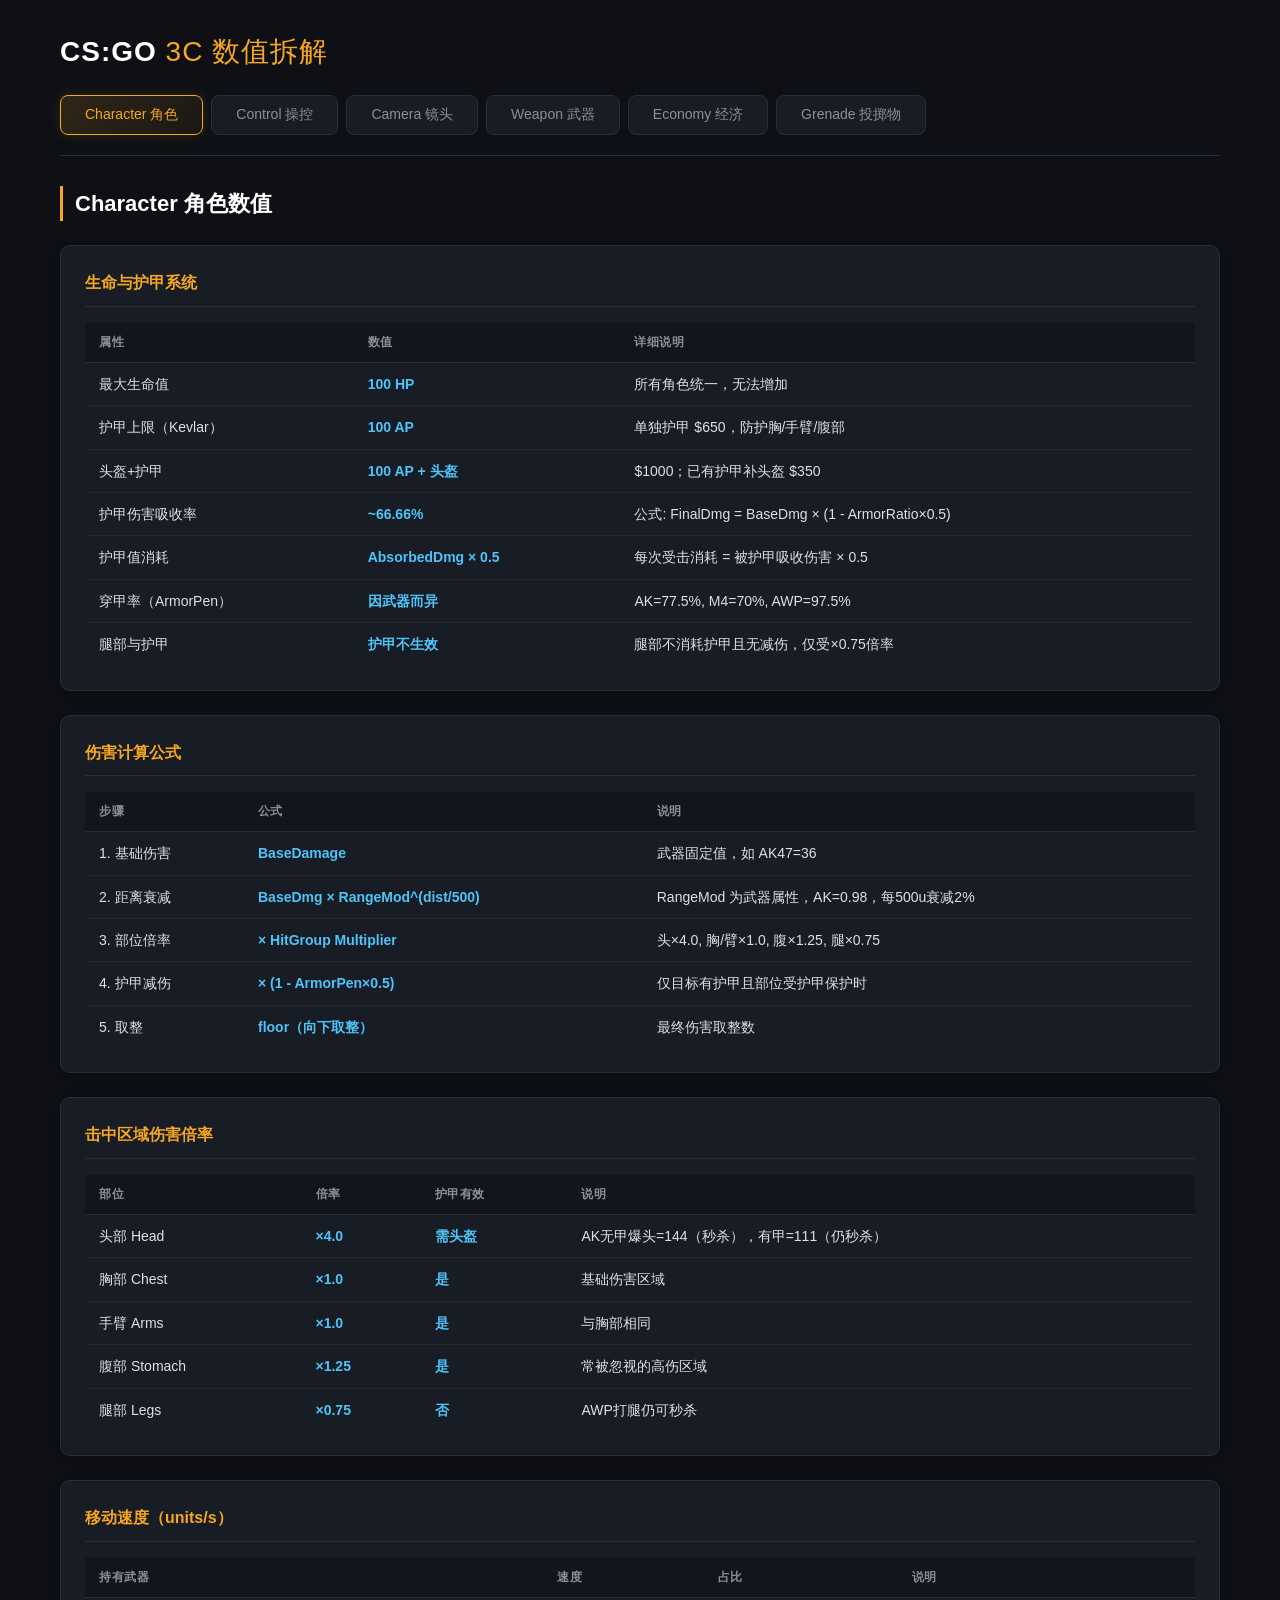
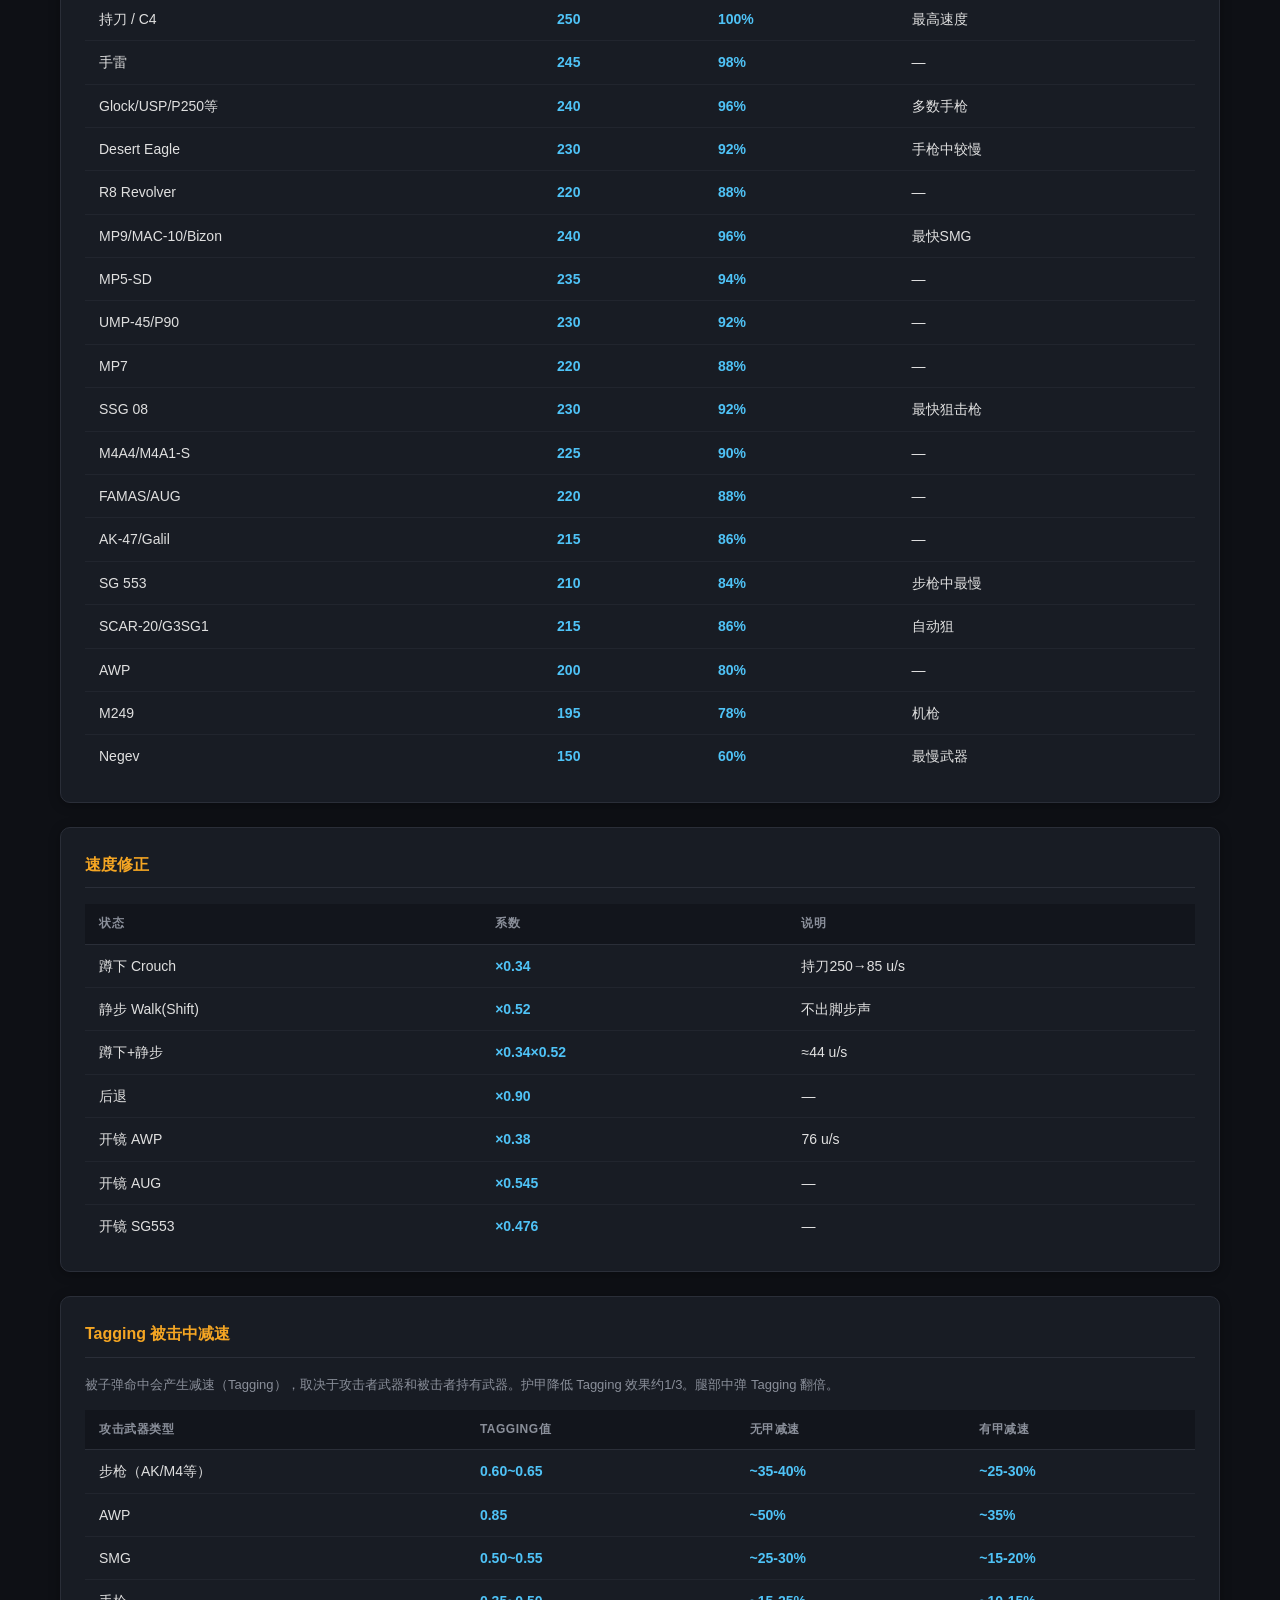
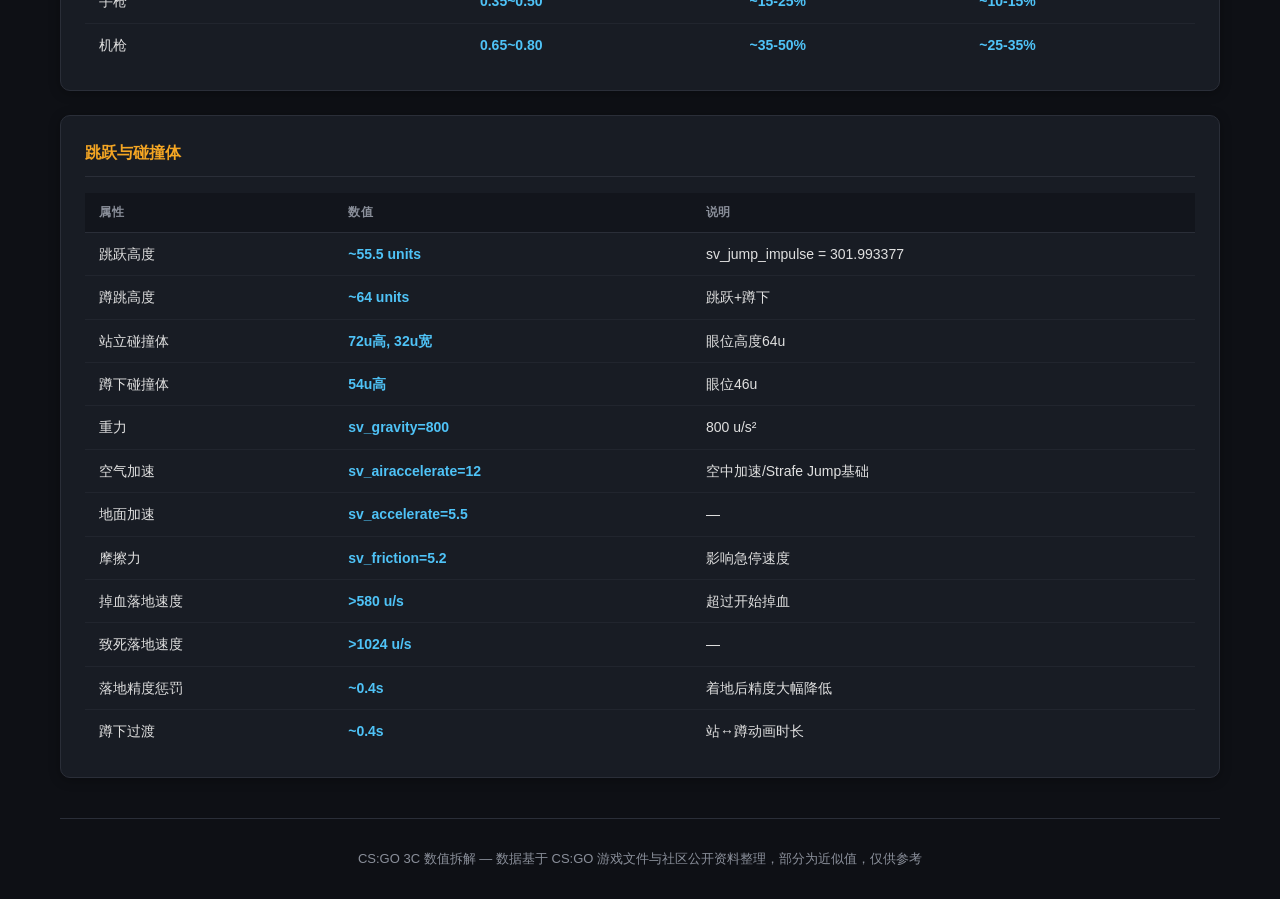
==== index.html @ cd191ed3 "初始提交：CSGO 3C数值拆解工具" ====
<!DOCTYPE html>
<html lang="zh-CN">
<head>
    <meta charset="UTF-8">
    <meta name="viewport" content="width=device-width, initial-scale=1.0">
    <title>CS:GO 3C 数值拆解</title>
    <link rel="stylesheet" href="style.css">
</head>
<body>
    <div class="app">
        <header class="header">
            <h1 class="logo">CS:GO <span>3C 数值拆解</span></h1>
            <nav class="nav">
                <button class="nav-btn active" data-tab="character">Character 角色</button>
                <button class="nav-btn" data-tab="control">Control 操控</button>
                <button class="nav-btn" data-tab="camera">Camera 镜头</button>
                <button class="nav-btn" data-tab="weapon">Weapon 武器</button>
                <button class="nav-btn" data-tab="economy">Economy 经济</button>
                <button class="nav-btn" data-tab="grenade">Grenade 投掷物</button>
            </nav>
        </header>

        <main class="main">
            <!-- ==================== Character 角色 ==================== -->
            <section class="tab-panel active" id="tab-character">
                <h2 class="section-title">Character 角色数值</h2>

                <div class="card">
                    <h3 class="card-title">生命与护甲系统</h3>
                    <table class="data-table">
                        <thead><tr><th>属性</th><th>数值</th><th>详细说明</th></tr></thead>
                        <tbody>
                            <tr><td>最大生命值</td><td class="val">100 HP</td><td>所有角色统一，无法增加</td></tr>
                            <tr><td>护甲上限（Kevlar）</td><td class="val">100 AP</td><td>单独护甲 $650，防护胸/手臂/腹部</td></tr>
                            <tr><td>头盔+护甲</td><td class="val">100 AP + 头盔</td><td>$1000；已有护甲补头盔 $350</td></tr>
                            <tr><td>护甲伤害吸收率</td><td class="val">~66.66%</td><td>公式: FinalDmg = BaseDmg × (1 - ArmorRatio×0.5)</td></tr>
                            <tr><td>护甲值消耗</td><td class="val">AbsorbedDmg × 0.5</td><td>每次受击消耗 = 被护甲吸收伤害 × 0.5</td></tr>
                            <tr><td>穿甲率（ArmorPen）</td><td class="val">因武器而异</td><td>AK=77.5%, M4=70%, AWP=97.5%</td></tr>
                            <tr><td>腿部与护甲</td><td class="val">护甲不生效</td><td>腿部不消耗护甲且无减伤，仅受×0.75倍率</td></tr>
                        </tbody>
                    </table>
                </div>

                <div class="card">
                    <h3 class="card-title">伤害计算公式</h3>
                    <table class="data-table">
                        <thead><tr><th>步骤</th><th>公式</th><th>说明</th></tr></thead>
                        <tbody>
                            <tr><td>1. 基础伤害</td><td class="val">BaseDamage</td><td>武器固定值，如 AK47=36</td></tr>
                            <tr><td>2. 距离衰减</td><td class="val">BaseDmg × RangeMod^(dist/500)</td><td>RangeMod 为武器属性，AK=0.98，每500u衰减2%</td></tr>
                            <tr><td>3. 部位倍率</td><td class="val">× HitGroup Multiplier</td><td>头×4.0, 胸/臂×1.0, 腹×1.25, 腿×0.75</td></tr>
                            <tr><td>4. 护甲减伤</td><td class="val">× (1 - ArmorPen×0.5)</td><td>仅目标有护甲且部位受护甲保护时</td></tr>
                            <tr><td>5. 取整</td><td class="val">floor（向下取整）</td><td>最终伤害取整数</td></tr>
                        </tbody>
                    </table>
                </div>

                <div class="card">
                    <h3 class="card-title">击中区域伤害倍率</h3>
                    <table class="data-table">
                        <thead><tr><th>部位</th><th>倍率</th><th>护甲有效</th><th>说明</th></tr></thead>
                        <tbody>
                            <tr><td>头部 Head</td><td class="val">×4.0</td><td class="val">需头盔</td><td>AK无甲爆头=144（秒杀），有甲=111（仍秒杀）</td></tr>
                            <tr><td>胸部 Chest</td><td class="val">×1.0</td><td class="val">是</td><td>基础伤害区域</td></tr>
                            <tr><td>手臂 Arms</td><td class="val">×1.0</td><td class="val">是</td><td>与胸部相同</td></tr>
                            <tr><td>腹部 Stomach</td><td class="val">×1.25</td><td class="val">是</td><td>常被忽视的高伤区域</td></tr>
                            <tr><td>腿部 Legs</td><td class="val">×0.75</td><td class="val">否</td><td>AWP打腿仍可秒杀</td></tr>
                        </tbody>
                    </table>
                </div>

                <div class="card">
                    <h3 class="card-title">移动速度（units/s）</h3>
                    <table class="data-table">
                        <thead><tr><th>持有武器</th><th>速度</th><th>占比</th><th>说明</th></tr></thead>
                        <tbody>
                            <tr><td>持刀 / C4</td><td class="val">250</td><td class="val">100%</td><td>最高速度</td></tr>
                            <tr><td>手雷</td><td class="val">245</td><td class="val">98%</td><td>—</td></tr>
                            <tr><td>Glock/USP/P250等</td><td class="val">240</td><td class="val">96%</td><td>多数手枪</td></tr>
                            <tr><td>Desert Eagle</td><td class="val">230</td><td class="val">92%</td><td>手枪中较慢</td></tr>
                            <tr><td>R8 Revolver</td><td class="val">220</td><td class="val">88%</td><td>—</td></tr>
                            <tr><td>MP9/MAC-10/Bizon</td><td class="val">240</td><td class="val">96%</td><td>最快SMG</td></tr>
                            <tr><td>MP5-SD</td><td class="val">235</td><td class="val">94%</td><td>—</td></tr>
                            <tr><td>UMP-45/P90</td><td class="val">230</td><td class="val">92%</td><td>—</td></tr>
                            <tr><td>MP7</td><td class="val">220</td><td class="val">88%</td><td>—</td></tr>
                            <tr><td>SSG 08</td><td class="val">230</td><td class="val">92%</td><td>最快狙击枪</td></tr>
                            <tr><td>M4A4/M4A1-S</td><td class="val">225</td><td class="val">90%</td><td>—</td></tr>
                            <tr><td>FAMAS/AUG</td><td class="val">220</td><td class="val">88%</td><td>—</td></tr>
                            <tr><td>AK-47/Galil</td><td class="val">215</td><td class="val">86%</td><td>—</td></tr>
                            <tr><td>SG 553</td><td class="val">210</td><td class="val">84%</td><td>步枪中最慢</td></tr>
                            <tr><td>SCAR-20/G3SG1</td><td class="val">215</td><td class="val">86%</td><td>自动狙</td></tr>
                            <tr><td>AWP</td><td class="val">200</td><td class="val">80%</td><td>—</td></tr>
                            <tr><td>M249</td><td class="val">195</td><td class="val">78%</td><td>机枪</td></tr>
                            <tr><td>Negev</td><td class="val">150</td><td class="val">60%</td><td>最慢武器</td></tr>
                        </tbody>
                    </table>
                </div>

                <div class="card">
                    <h3 class="card-title">速度修正</h3>
                    <table class="data-table">
                        <thead><tr><th>状态</th><th>系数</th><th>说明</th></tr></thead>
                        <tbody>
                            <tr><td>蹲下 Crouch</td><td class="val">×0.34</td><td>持刀250→85 u/s</td></tr>
                            <tr><td>静步 Walk(Shift)</td><td class="val">×0.52</td><td>不出脚步声</td></tr>
                            <tr><td>蹲下+静步</td><td class="val">×0.34×0.52</td><td>≈44 u/s</td></tr>
                            <tr><td>后退</td><td class="val">×0.90</td><td>—</td></tr>
                            <tr><td>开镜 AWP</td><td class="val">×0.38</td><td>76 u/s</td></tr>
                            <tr><td>开镜 AUG</td><td class="val">×0.545</td><td>—</td></tr>
                            <tr><td>开镜 SG553</td><td class="val">×0.476</td><td>—</td></tr>
                        </tbody>
                    </table>
                </div>

                <div class="card">
                    <h3 class="card-title">Tagging 被击中减速</h3>
                    <p class="card-desc">被子弹命中会产生减速（Tagging），取决于攻击者武器和被击者持有武器。护甲降低 Tagging 效果约1/3。腿部中弹 Tagging 翻倍。</p>
                    <table class="data-table">
                        <thead><tr><th>攻击武器类型</th><th>Tagging值</th><th>无甲减速</th><th>有甲减速</th></tr></thead>
                        <tbody>
                            <tr><td>步枪（AK/M4等）</td><td class="val">0.60~0.65</td><td class="val">~35-40%</td><td class="val">~25-30%</td></tr>
                            <tr><td>AWP</td><td class="val">0.85</td><td class="val">~50%</td><td class="val">~35%</td></tr>
                            <tr><td>SMG</td><td class="val">0.50~0.55</td><td class="val">~25-30%</td><td class="val">~15-20%</td></tr>
                            <tr><td>手枪</td><td class="val">0.35~0.50</td><td class="val">~15-25%</td><td class="val">~10-15%</td></tr>
                            <tr><td>机枪</td><td class="val">0.65~0.80</td><td class="val">~35-50%</td><td class="val">~25-35%</td></tr>
                        </tbody>
                    </table>
                </div>

                <div class="card">
                    <h3 class="card-title">跳跃与碰撞体</h3>
                    <table class="data-table">
                        <thead><tr><th>属性</th><th>数值</th><th>说明</th></tr></thead>
                        <tbody>
                            <tr><td>跳跃高度</td><td class="val">~55.5 units</td><td>sv_jump_impulse = 301.993377</td></tr>
                            <tr><td>蹲跳高度</td><td class="val">~64 units</td><td>跳跃+蹲下</td></tr>
                            <tr><td>站立碰撞体</td><td class="val">72u高, 32u宽</td><td>眼位高度64u</td></tr>
                            <tr><td>蹲下碰撞体</td><td class="val">54u高</td><td>眼位46u</td></tr>
                            <tr><td>重力</td><td class="val">sv_gravity=800</td><td>800 u/s²</td></tr>
                            <tr><td>空气加速</td><td class="val">sv_airaccelerate=12</td><td>空中加速/Strafe Jump基础</td></tr>
                            <tr><td>地面加速</td><td class="val">sv_accelerate=5.5</td><td>—</td></tr>
                            <tr><td>摩擦力</td><td class="val">sv_friction=5.2</td><td>影响急停速度</td></tr>
                            <tr><td>掉血落地速度</td><td class="val">>580 u/s</td><td>超过开始掉血</td></tr>
                            <tr><td>致死落地速度</td><td class="val">>1024 u/s</td><td>—</td></tr>
                            <tr><td>落地精度惩罚</td><td class="val">~0.4s</td><td>着地后精度大幅降低</td></tr>
                            <tr><td>蹲下过渡</td><td class="val">~0.4s</td><td>站↔蹲动画时长</td></tr>
                        </tbody>
                    </table>
                </div>
            </section>

            <!-- ==================== Control 操控 ==================== -->
            <section class="tab-panel" id="tab-control">
                <h2 class="section-title">Control 操控数值</h2>

                <div class="card">
                    <h3 class="card-title">射击精度系统（Inaccuracy）</h3>
                    <p class="card-desc">每把武器在不同状态下有固定的 Inaccuracy 值，值越大越不准。弹道 = 固定 Spray Pattern + 随机 Inaccuracy。</p>
                    <table class="data-table">
                        <thead><tr><th>武器</th><th>站立静止</th><th>蹲下静止</th><th>移动中</th><th>空中</th><th>开镜</th></tr></thead>
                        <tbody>
                            <tr><td>AK-47</td><td class="val">7.01</td><td class="val">5.40</td><td class="val">175.06</td><td class="val">187.63</td><td class="val">—</td></tr>
                            <tr><td>M4A4</td><td class="val">5.23</td><td class="val">4.19</td><td class="val">137.41</td><td class="val">157.35</td><td class="val">—</td></tr>
                            <tr><td>M4A1-S</td><td class="val">4.61</td><td class="val">3.56</td><td class="val">121.47</td><td class="val">143.51</td><td class="val">—</td></tr>
                            <tr><td>AWP（腰射）</td><td class="val">41.15</td><td class="val">27.62</td><td class="val">171.00</td><td class="val">609.38</td><td class="val">—</td></tr>
                            <tr><td>AWP（开镜）</td><td class="val">—</td><td class="val">—</td><td class="val">—</td><td class="val">—</td><td class="val">3.17</td></tr>
                            <tr><td>SSG 08（腰射）</td><td class="val">32.23</td><td class="val">21.56</td><td class="val">160.00</td><td class="val">450.00</td><td class="val">—</td></tr>
                            <tr><td>SSG 08（开镜）</td><td class="val">—</td><td class="val">—</td><td class="val">—</td><td class="val">—</td><td class="val">4.50</td></tr>
                            <tr><td>SG 553（开镜）</td><td class="val">—</td><td class="val">—</td><td class="val">—</td><td class="val">—</td><td class="val">3.04</td></tr>
                            <tr><td>AUG（开镜）</td><td class="val">—</td><td class="val">—</td><td class="val">—</td><td class="val">—</td><td class="val">2.20</td></tr>
                            <tr><td>Glock-18</td><td class="val">9.00</td><td class="val">7.20</td><td class="val">18.00</td><td class="val">46.72</td><td class="val">—</td></tr>
                            <tr><td>USP-S</td><td class="val">7.49</td><td class="val">5.93</td><td class="val">20.97</td><td class="val">55.88</td><td class="val">—</td></tr>
                            <tr><td>Desert Eagle</td><td class="val">8.43</td><td class="val">6.87</td><td class="val">35.34</td><td class="val">120.96</td><td class="val">—</td></tr>
                            <tr><td>P90</td><td class="val">11.00</td><td class="val">7.98</td><td class="val">56.41</td><td class="val">82.49</td><td class="val">—</td></tr>
                        </tbody>
                    </table>
                    <p class="card-note">* 蹲下精度比站立提升约20~25%。速度低于约34%最大速度时恢复站立精度。</p>
                </div>

                <div class="card">
                    <h3 class="card-title">后坐力系统（Recoil）详解</h3>
                    <table class="data-table">
                        <thead><tr><th>概念</th><th>数值/机制</th><th>说明</th></tr></thead>
                        <tbody>
                            <tr><td>Spray Pattern</td><td class="val">固定弹道图案</td><td>每把武器有固定后坐力轨迹（25~30发）</td></tr>
                            <tr><td>Recoil Magnitude</td><td class="val">AK≈30°, M4≈23°, AWP≈11°</td><td>完整弹匣总后坐力幅度</td></tr>
                            <tr><td>View Punch</td><td class="val">= Recoil × ~0.45</td><td>屏幕视觉晃动</td></tr>
                            <tr><td>AK前7发</td><td class="val">纯上抬约11.5°</td><td>压枪持续向下拉</td></tr>
                            <tr><td>AK第8-20发</td><td class="val">左右Z字形偏移</td><td>最难控制阶段</td></tr>
                            <tr><td>M4A4特性</td><td class="val">偏移≈AK的75%</td><td>更易控制</td></tr>
                            <tr><td>M4A1-S特性</td><td class="val">偏移≈AK的60%</td><td>最易控弹步枪之一</td></tr>
                        </tbody>
                    </table>
                </div>

                <div class="card">
                    <h3 class="card-title">精度与后坐力恢复时间</h3>
                    <table class="data-table">
                        <thead><tr><th>武器</th><th>Cycle Time</th><th>精度恢复</th><th>后坐力完全恢复</th><th>推荐点射</th></tr></thead>
                        <tbody>
                            <tr><td>AK-47</td><td class="val">0.10s (600RPM)</td><td class="val">~0.45s</td><td class="val">~0.55s</td><td>2-3发,间隔0.4s+</td></tr>
                            <tr><td>M4A4</td><td class="val">0.09s (666RPM)</td><td class="val">~0.38s</td><td class="val">~0.48s</td><td>3-5发,间隔0.35s+</td></tr>
                            <tr><td>M4A1-S</td><td class="val">0.10s (600RPM)</td><td class="val">~0.35s</td><td class="val">~0.45s</td><td>3-5发连射精度优秀</td></tr>
                            <tr><td>AWP</td><td class="val">1.46s (拉栓)</td><td class="val">~1.25s</td><td class="val">~1.46s</td><td>每发拉栓</td></tr>
                            <tr><td>Desert Eagle</td><td class="val">0.22s (267RPM)</td><td class="val">~0.80s</td><td class="val">~1.10s</td><td>必须等恢复再射</td></tr>
                            <tr><td>Glock-18</td><td class="val">0.15s (400RPM)</td><td class="val">~0.30s</td><td class="val">~0.40s</td><td>连点即可</td></tr>
                            <tr><td>USP-S</td><td class="val">0.17s (352RPM)</td><td class="val">~0.35s</td><td class="val">~0.45s</td><td>精准点射</td></tr>
                        </tbody>
                    </table>
                </div>

                <div class="card">
                    <h3 class="card-title">武器操作时间（秒）</h3>
                    <table class="data-table">
                        <thead><tr><th>武器</th><th>换弹</th><th>切出(Deploy)</th><th>特殊</th></tr></thead>
                        <tbody>
                            <tr><td>AK-47</td><td class="val">2.50s</td><td class="val">0.70s</td><td>—</td></tr>
                            <tr><td>M4A4</td><td class="val">3.07s</td><td class="val">0.70s</td><td>—</td></tr>
                            <tr><td>M4A1-S</td><td class="val">3.07s</td><td class="val">0.70s</td><td>—</td></tr>
                            <tr><td>AWP</td><td class="val">3.67s</td><td class="val">1.00s</td><td>拉栓1.46s; 开镜0.30s</td></tr>
                            <tr><td>SSG 08</td><td class="val">3.70s</td><td class="val">0.80s</td><td>拉栓1.26s; 开镜0.20s</td></tr>
                            <tr><td>SG 553</td><td class="val">2.80s</td><td class="val">0.70s</td><td>开/关镜0.20s</td></tr>
                            <tr><td>AUG</td><td class="val">3.80s</td><td class="val">0.70s</td><td>开/关镜0.20s</td></tr>
                            <tr><td>Glock-18</td><td class="val">2.17s</td><td class="val">0.50s</td><td>可切Burst(3连发)</td></tr>
                            <tr><td>USP-S</td><td class="val">2.17s</td><td class="val">0.50s</td><td>消音器</td></tr>
                            <tr><td>Desert Eagle</td><td class="val">2.17s</td><td class="val">0.50s</td><td>—</td></tr>
                            <tr><td>CZ75-Auto</td><td class="val">2.70s</td><td class="val">1.20s</td><td>切出最慢手枪</td></tr>
                            <tr><td>R8 Revolver</td><td class="val">2.30s</td><td class="val">0.50s</td><td>左键蓄力0.4s; 右键扇射</td></tr>
                            <tr><td>刀 Knife</td><td class="val">—</td><td class="val">0.50s</td><td>左键25dmg, 右键55/180dmg</td></tr>
                        </tbody>
                    </table>
                </div>

                <div class="card">
                    <h3 class="card-title">急停（Counter-Strafe）详解</h3>
                    <table class="data-table">
                        <thead><tr><th>要素</th><th>数值</th><th>说明</th></tr></thead>
                        <tbody>
                            <tr><td>精度阈值速度</td><td class="val">~34% 最大速度</td><td>AK: 215×0.34≈73 u/s</td></tr>
                            <tr><td>反向急停耗时</td><td class="val">~0.06~0.10s</td><td>约2-3帧（64tick）</td></tr>
                            <tr><td>自然减速耗时</td><td class="val">~0.25~0.40s</td><td>松键靠摩擦力，远慢于急停</td></tr>
                            <tr><td>蹲下急停</td><td class="val">~0.1s</td><td>蹲下瞬间速度降至34%</td></tr>
                            <tr><td>64tick vs 128tick</td><td class="val">15.6ms / 7.8ms</td><td>128tick急停响应更精确</td></tr>
                        </tbody>
                    </table>
                </div>

                <div class="card">
                    <h3 class="card-title">壁射穿透（Wall Bang）</h3>
                    <table class="data-table">
                        <thead><tr><th>武器</th><th>穿透力</th><th>说明</th></tr></thead>
                        <tbody>
                            <tr><td>AWP</td><td class="val">250</td><td>可穿大部分薄墙，穿墙仍致命</td></tr>
                            <tr><td>AK-47/M4</td><td class="val">200</td><td>可穿木门/薄墙</td></tr>
                            <tr><td>P90</td><td class="val">170</td><td>SMG中穿透最强</td></tr>
                            <tr><td>Glock-18</td><td class="val">100</td><td>多数手枪穿透力弱</td></tr>
                            <tr><td>Desert Eagle</td><td class="val">200</td><td>手枪中穿透最强（同步枪）</td></tr>
                        </tbody>
                    </table>
                    <p class="card-note">* 穿透后伤害约为原伤害的10%~60%，取决于材质厚度。材质衰减: 木头~30%, 薄墙~50%, 铁板~70%。</p>
                </div>
            </section>

            <!-- ==================== Camera 镜头 ==================== -->
            <section class="tab-panel" id="tab-camera">
                <h2 class="section-title">Camera 镜头数值</h2>

                <div class="card">
                    <h3 class="card-title">视野角度（FOV）详细</h3>
                    <table class="data-table">
                        <thead><tr><th>武器/状态</th><th>FOV</th><th>放大倍率</th><th>开镜移速</th><th>说明</th></tr></thead>
                        <tbody>
                            <tr><td>默认</td><td class="val">90°</td><td class="val">1.0x</td><td class="val">—</td><td>固定值不可更改</td></tr>
                            <tr><td>AWP 一倍镜</td><td class="val">40°</td><td class="val">2.25x</td><td class="val">×0.38</td><td>—</td></tr>
                            <tr><td>AWP 二倍镜</td><td class="val">10°</td><td class="val">9.0x</td><td class="val">×0.38</td><td>—</td></tr>
                            <tr><td>SSG08 一倍镜</td><td class="val">40°</td><td class="val">2.25x</td><td class="val">×0.38</td><td>—</td></tr>
                            <tr><td>SSG08 二倍镜</td><td class="val">15°</td><td class="val">6.0x</td><td class="val">×0.38</td><td>—</td></tr>
                            <tr><td>SCAR-20 一倍镜</td><td class="val">40°</td><td class="val">2.25x</td><td class="val">×0.38</td><td>—</td></tr>
                            <tr><td>SCAR-20 二倍镜</td><td class="val">15°</td><td class="val">6.0x</td><td class="val">×0.38</td><td>—</td></tr>
                            <tr><td>G3SG1 同上</td><td class="val">40°/15°</td><td class="val">2.25x/6.0x</td><td class="val">×0.38</td><td>—</td></tr>
                            <tr><td>SG 553</td><td class="val">30°</td><td class="val">3.0x</td><td class="val">×0.476</td><td>T侧步枪镜</td></tr>
                            <tr><td>AUG</td><td class="val">30°</td><td class="val">3.0x</td><td class="val">×0.545</td><td>CT侧步枪镜</td></tr>
                        </tbody>
                    </table>
                </div>

                <div class="card">
                    <h3 class="card-title">灵敏度系统</h3>
                    <table class="data-table">
                        <thead><tr><th>参数</th><th>默认值</th><th>说明</th></tr></thead>
                        <tbody>
                            <tr><td>sensitivity</td><td class="val">2.5</td><td>基础灵敏度</td></tr>
                            <tr><td>zoom_sensitivity_ratio_mouse</td><td class="val">1.0</td><td>开镜灵敏度倍率</td></tr>
                            <tr><td>m_rawinput</td><td class="val">1（推荐）</td><td>跳过系统鼠标加速</td></tr>
                            <tr><td>m_yaw / m_pitch</td><td class="val">0.022</td><td>每count转动角度</td></tr>
                        </tbody>
                    </table>
                </div>

                <div class="card">
                    <h3 class="card-title">灵敏度换算公式</h3>
                    <table class="data-table">
                        <thead><tr><th>公式</th><th>表达式</th><th>说明</th></tr></thead>
                        <tbody>
                            <tr><td>eDPI</td><td class="val">DPI × sensitivity</td><td>职业选手平均~800 eDPI</td></tr>
                            <tr><td>360°距离(英寸)</td><td class="val">360/(sens×m_yaw×DPI)</td><td>400DPI×2.0: ≈20.45英寸≈52cm</td></tr>
                            <tr><td>开镜灵敏度</td><td class="val">sens×zoom_ratio×(scopeFOV/90)</td><td>AWP一倍: 2.5×1.0×(40/90)≈1.11</td></tr>
                            <tr><td>cm/360°</td><td class="val">2.54×360/(DPI×sens×m_yaw)</td><td>职业选手~30~60cm</td></tr>
                            <tr><td>职业参考</td><td class="val">s1mple:1236, ZywOo:800, device:760</td><td>eDPI值</td></tr>
                        </tbody>
                    </table>
                </div>

                <div class="card">
                    <h3 class="card-title">镜头晃动系统</h3>
                    <table class="data-table">
                        <thead><tr><th>类型</th><th>触发</th><th>幅度</th><th>持续</th><th>说明</th></tr></thead>
                        <tbody>
                            <tr><td>View Punch</td><td class="val">射击</td><td class="val">Recoil×0.45</td><td class="val">射击期间</td><td>准星视觉上抬</td></tr>
                            <tr><td>Aim Punch(无甲)</td><td class="val">被击中</td><td class="val">大幅随机偏移</td><td class="val">~0.3~0.5s</td><td>极大干扰瞄准</td></tr>
                            <tr><td>Aim Punch(有甲)</td><td class="val">被击中</td><td class="val">轻微偏移</td><td class="val">~0.1~0.2s</td><td>护甲核心价值</td></tr>
                            <tr><td>Aim Punch(有甲头部)</td><td class="val">头部中弹</td><td class="val">中等偏移</td><td class="val">~0.2~0.3s</td><td>有头盔仍明显</td></tr>
                            <tr><td>落地冲击</td><td class="val">高处落地</td><td class="val">视角下沉</td><td class="val">~0.3s</td><td>配合精度惩罚0.4s</td></tr>
                        </tbody>
                    </table>
                </div>

                <div class="card">
                    <h3 class="card-title">视觉效果</h3>
                    <table class="data-table">
                        <thead><tr><th>效果</th><th>触发</th><th>持续</th><th>说明</th></tr></thead>
                        <tbody>
                            <tr><td>闪光弹（正面）</td><td class="val">看到爆炸</td><td class="val">~2.5~3.5s全白</td><td>背对~1s</td></tr>
                            <tr><td>烟雾弹</td><td class="val">弹体引爆</td><td class="val">~18s</td><td>半径~288u; 可被火烧散</td></tr>
                            <tr><td>燃烧弹</td><td class="val">落地引燃</td><td class="val">~7s</td><td>约40 DPS; 可被烟灭</td></tr>
                            <tr><td>C4安装</td><td class="val">安装中</td><td class="val">3.0s</td><td>锁定低头视角</td></tr>
                            <tr><td>C4拆除</td><td class="val">拆除中</td><td class="val">5.0/10.0s</td><td>有/无拆弹器</td></tr>
                        </tbody>
                    </table>
                </div>
            </section>

            <!-- ==================== Weapon 武器 ==================== -->
            <section class="tab-panel" id="tab-weapon">
                <h2 class="section-title">Weapon 武器数值</h2>

                <div class="card">
                    <h3 class="card-title">步枪（Rifle）</h3>
                    <table class="data-table">
                        <thead><tr><th>武器</th><th>阵营</th><th>价格</th><th>基伤</th><th>射速</th><th>弹匣</th><th>移速</th><th>穿甲率</th><th>射程衰减</th><th>穿透力</th><th>奖励</th></tr></thead>
                        <tbody>
                            <tr><td>AK-47</td><td class="val">T</td><td class="val">$2700</td><td class="val">36</td><td class="val">600</td><td class="val">30/90</td><td class="val">215</td><td class="val">77.5%</td><td class="val">0.98</td><td class="val">200</td><td class="val">$300</td></tr>
                            <tr><td>M4A4</td><td class="val">CT</td><td class="val">$3100</td><td class="val">33</td><td class="val">666</td><td class="val">30/90</td><td class="val">225</td><td class="val">70%</td><td class="val">0.97</td><td class="val">200</td><td class="val">$300</td></tr>
                            <tr><td>M4A1-S</td><td class="val">CT</td><td class="val">$2900</td><td class="val">38</td><td class="val">600</td><td class="val">25/75</td><td class="val">225</td><td class="val">70%</td><td class="val">0.99</td><td class="val">200</td><td class="val">$300</td></tr>
                            <tr><td>SG 553</td><td class="val">T</td><td class="val">$3000</td><td class="val">30</td><td class="val">666</td><td class="val">30/90</td><td class="val">210</td><td class="val">100%</td><td class="val">0.98</td><td class="val">200</td><td class="val">$300</td></tr>
                            <tr><td>AUG</td><td class="val">CT</td><td class="val">$3300</td><td class="val">28</td><td class="val">666</td><td class="val">30/90</td><td class="val">220</td><td class="val">90%</td><td class="val">0.96</td><td class="val">200</td><td class="val">$300</td></tr>
                            <tr><td>Galil AR</td><td class="val">T</td><td class="val">$1800</td><td class="val">30</td><td class="val">666</td><td class="val">35/90</td><td class="val">215</td><td class="val">77.5%</td><td class="val">0.98</td><td class="val">200</td><td class="val">$300</td></tr>
                            <tr><td>FAMAS</td><td class="val">CT</td><td class="val">$2050</td><td class="val">30</td><td class="val">666</td><td class="val">25/90</td><td class="val">220</td><td class="val">70%</td><td class="val">0.96</td><td class="val">200</td><td class="val">$300</td></tr>
                        </tbody>
                    </table>
                </div>

                <div class="card">
                    <h3 class="card-title">步枪 — 各距离伤害（有甲目标）</h3>
                    <p class="card-desc">500u≈10米。公式: 基伤×RangeMod^(dist/500)×部位×护甲减伤</p>
                    <table class="data-table">
                        <thead><tr><th>武器</th><th>500u头</th><th>500u胸</th><th>1000u头</th><th>1000u胸</th><th>1500u头</th><th>2000u头</th></tr></thead>
                        <tbody>
                            <tr><td>AK-47</td><td class="val">111</td><td class="val">27</td><td class="val">109</td><td class="val">27</td><td class="val">107</td><td class="val">104</td></tr>
                            <tr><td>M4A4</td><td class="val">92</td><td class="val">23</td><td class="val">89</td><td class="val">22</td><td class="val">86</td><td class="val">84</td></tr>
                            <tr><td>M4A1-S</td><td class="val">106</td><td class="val">26</td><td class="val">105</td><td class="val">26</td><td class="val">104</td><td class="val">103</td></tr>
                            <tr><td>SG 553</td><td class="val">120</td><td class="val">30</td><td class="val">118</td><td class="val">29</td><td class="val">115</td><td class="val">113</td></tr>
                        </tbody>
                    </table>
                    <p class="card-note">* AK-47任意距离有甲爆头>100（秒杀），M4系无法有甲一击爆头。SG553 100%穿甲率，有甲爆头最高。</p>
                </div>

                <div class="card">
                    <h3 class="card-title">狙击枪（Sniper）</h3>
                    <table class="data-table">
                        <thead><tr><th>武器</th><th>阵营</th><th>价格</th><th>基伤</th><th>射速</th><th>弹匣</th><th>移速</th><th>穿甲率</th><th>射程衰减</th><th>穿透力</th><th>奖励</th></tr></thead>
                        <tbody>
                            <tr><td>AWP</td><td class="val">双方</td><td class="val">$4750</td><td class="val">115</td><td class="val">41</td><td class="val">10/30</td><td class="val">200</td><td class="val">97.5%</td><td class="val">0.99</td><td class="val">250</td><td class="val">$100</td></tr>
                            <tr><td>SSG 08</td><td class="val">双方</td><td class="val">$1700</td><td class="val">88</td><td class="val">48</td><td class="val">10/90</td><td class="val">230</td><td class="val">85%</td><td class="val">0.98</td><td class="val">200</td><td class="val">$300</td></tr>
                            <tr><td>SCAR-20</td><td class="val">CT</td><td class="val">$5000</td><td class="val">80</td><td class="val">240</td><td class="val">20/90</td><td class="val">215</td><td class="val">82.5%</td><td class="val">0.98</td><td class="val">200</td><td class="val">$300</td></tr>
                            <tr><td>G3SG1</td><td class="val">T</td><td class="val">$5000</td><td class="val">80</td><td class="val">240</td><td class="val">20/90</td><td class="val">215</td><td class="val">82.5%</td><td class="val">0.98</td><td class="val">200</td><td class="val">$300</td></tr>
                        </tbody>
                    </table>
                    <p class="card-note">* AWP胸部一击毙命（112有甲），腿部85（仍致残）。AWP击杀奖励仅$100。SSG08(Scout)可蹲跳开镜射击。</p>
                </div>

                <div class="card">
                    <h3 class="card-title">冲锋枪（SMG）</h3>
                    <table class="data-table">
                        <thead><tr><th>武器</th><th>阵营</th><th>价格</th><th>基伤</th><th>射速</th><th>弹匣</th><th>移速</th><th>穿甲率</th><th>衰减</th><th>奖励</th></tr></thead>
                        <tbody>
                            <tr><td>MP9</td><td class="val">CT</td><td class="val">$1250</td><td class="val">26</td><td class="val">857</td><td class="val">30/120</td><td class="val">240</td><td class="val">60%</td><td class="val">0.84</td><td class="val">$600</td></tr>
                            <tr><td>MAC-10</td><td class="val">T</td><td class="val">$1050</td><td class="val">27</td><td class="val">800</td><td class="val">30/100</td><td class="val">240</td><td class="val">57.5%</td><td class="val">0.82</td><td class="val">$600</td></tr>
                            <tr><td>UMP-45</td><td class="val">双方</td><td class="val">$1200</td><td class="val">35</td><td class="val">666</td><td class="val">25/100</td><td class="val">230</td><td class="val">65%</td><td class="val">0.75</td><td class="val">$600</td></tr>
                            <tr><td>P90</td><td class="val">双方</td><td class="val">$2350</td><td class="val">26</td><td class="val">857</td><td class="val">50/100</td><td class="val">230</td><td class="val">69%</td><td class="val">0.86</td><td class="val">$300</td></tr>
                            <tr><td>MP7</td><td class="val">双方</td><td class="val">$1500</td><td class="val">29</td><td class="val">750</td><td class="val">30/120</td><td class="val">220</td><td class="val">62.5%</td><td class="val">0.85</td><td class="val">$600</td></tr>
                            <tr><td>PP-Bizon</td><td class="val">双方</td><td class="val">$1400</td><td class="val">27</td><td class="val">750</td><td class="val">64/120</td><td class="val">240</td><td class="val">57.5%</td><td class="val">0.83</td><td class="val">$600</td></tr>
                            <tr><td>MP5-SD</td><td class="val">双方</td><td class="val">$1500</td><td class="val">27</td><td class="val">750</td><td class="val">30/120</td><td class="val">235</td><td class="val">62.5%</td><td class="val">0.83</td><td class="val">$600</td></tr>
                        </tbody>
                    </table>
                    <p class="card-note">* SMG射程衰减低(0.75~0.86)远距离伤害骤降。击杀奖励$600(P90例外$300)。</p>
                </div>

                <div class="card">
                    <h3 class="card-title">手枪（Pistol）</h3>
                    <table class="data-table">
                        <thead><tr><th>武器</th><th>阵营</th><th>价格</th><th>基伤</th><th>射速</th><th>弹匣</th><th>移速</th><th>穿甲率</th><th>衰减</th><th>奖励</th></tr></thead>
                        <tbody>
                            <tr><td>Glock-18</td><td class="val">T默认</td><td class="val">$200</td><td class="val">30</td><td class="val">400</td><td class="val">20/120</td><td class="val">240</td><td class="val">47%</td><td class="val">0.75</td><td class="val">$300</td></tr>
                            <tr><td>USP-S</td><td class="val">CT默认</td><td class="val">$200</td><td class="val">35</td><td class="val">352</td><td class="val">12/24</td><td class="val">240</td><td class="val">50.5%</td><td class="val">0.79</td><td class="val">$300</td></tr>
                            <tr><td>P2000</td><td class="val">CT默认</td><td class="val">$200</td><td class="val">35</td><td class="val">352</td><td class="val">13/52</td><td class="val">240</td><td class="val">50.5%</td><td class="val">0.79</td><td class="val">$300</td></tr>
                            <tr><td>P250</td><td class="val">双方</td><td class="val">$300</td><td class="val">38</td><td class="val">400</td><td class="val">13/26</td><td class="val">240</td><td class="val">77.65%</td><td class="val">0.80</td><td class="val">$300</td></tr>
                            <tr><td>Five-SeveN</td><td class="val">CT</td><td class="val">$500</td><td class="val">32</td><td class="val">400</td><td class="val">20/100</td><td class="val">240</td><td class="val">91.15%</td><td class="val">0.88</td><td class="val">$300</td></tr>
                            <tr><td>Tec-9</td><td class="val">T</td><td class="val">$500</td><td class="val">33</td><td class="val">500</td><td class="val">18/90</td><td class="val">240</td><td class="val">90.15%</td><td class="val">0.85</td><td class="val">$300</td></tr>
                            <tr><td>CZ75-Auto</td><td class="val">双方</td><td class="val">$500</td><td class="val">31</td><td class="val">600</td><td class="val">12/12</td><td class="val">240</td><td class="val">77.65%</td><td class="val">0.85</td><td class="val">$300</td></tr>
                            <tr><td>Desert Eagle</td><td class="val">双方</td><td class="val">$700</td><td class="val">63</td><td class="val">267</td><td class="val">7/35</td><td class="val">230</td><td class="val">93.2%</td><td class="val">0.81</td><td class="val">$300</td></tr>
                            <tr><td>Dual Berettas</td><td class="val">双方</td><td class="val">$300</td><td class="val">38</td><td class="val">500</td><td class="val">30/120</td><td class="val">240</td><td class="val">57.5%</td><td class="val">0.79</td><td class="val">$300</td></tr>
                            <tr><td>R8 Revolver</td><td class="val">双方</td><td class="val">$600</td><td class="val">86</td><td class="val">120</td><td class="val">8/8</td><td class="val">220</td><td class="val">93.2%</td><td class="val">0.81</td><td class="val">$300</td></tr>
                        </tbody>
                    </table>
                    <p class="card-note">* Glock穿甲率仅47%（有甲爆头打不死）。Deagle任意距离有甲爆头秒杀。CZ75弹匣12+12且切出1.2s。</p>
                </div>

                <div class="card">
                    <h3 class="card-title">手枪关键伤害（有甲, 500u近距离）</h3>
                    <table class="data-table">
                        <thead><tr><th>武器</th><th>有甲爆头</th><th>无甲爆头</th><th>有甲胸</th><th>一击爆头？</th></tr></thead>
                        <tbody>
                            <tr><td>Glock-18</td><td class="val">~47</td><td class="val">120</td><td class="val">~12</td><td class="val">❌</td></tr>
                            <tr><td>USP-S</td><td class="val">~57</td><td class="val">140</td><td class="val">~14</td><td class="val">❌</td></tr>
                            <tr><td>P250</td><td class="val">~100</td><td class="val">152</td><td class="val">~25</td><td class="val">✅近距离</td></tr>
                            <tr><td>Five-SeveN</td><td class="val">~115</td><td class="val">128</td><td class="val">~27</td><td class="val">✅</td></tr>
                            <tr><td>Tec-9</td><td class="val">~118</td><td class="val">132</td><td class="val">~28</td><td class="val">✅</td></tr>
                            <tr><td>Desert Eagle</td><td class="val">~232</td><td class="val">252</td><td class="val">~56</td><td class="val">✅任意距离</td></tr>
                            <tr><td>R8 Revolver</td><td class="val">~316</td><td class="val">344</td><td class="val">~77</td><td class="val">✅蓄力</td></tr>
                        </tbody>
                    </table>
                </div>

                <div class="card">
                    <h3 class="card-title">霰弹枪（Shotgun）</h3>
                    <table class="data-table">
                        <thead><tr><th>武器</th><th>价格</th><th>单丸伤</th><th>弹丸数</th><th>满伤</th><th>射速</th><th>弹匣</th><th>移速</th><th>穿甲率</th><th>奖励</th></tr></thead>
                        <tbody>
                            <tr><td>Nova</td><td class="val">$1050</td><td class="val">26</td><td class="val">9</td><td class="val">234</td><td class="val">68</td><td class="val">8/32</td><td class="val">220</td><td class="val">50%</td><td class="val">$900</td></tr>
                            <tr><td>XM1014</td><td class="val">$2000</td><td class="val">20</td><td class="val">6</td><td class="val">120</td><td class="val">171</td><td class="val">7/32</td><td class="val">215</td><td class="val">80%</td><td class="val">$900</td></tr>
                            <tr><td>MAG-7</td><td class="val">$1300</td><td class="val">30</td><td class="val">8</td><td class="val">240</td><td class="val">71</td><td class="val">5/32</td><td class="val">225</td><td class="val">75%</td><td class="val">$900</td></tr>
                            <tr><td>Sawed-Off</td><td class="val">$1100</td><td class="val">32</td><td class="val">8</td><td class="val">256</td><td class="val">71</td><td class="val">7/32</td><td class="val">210</td><td class="val">75%</td><td class="val">$900</td></tr>
                        </tbody>
                    </table>
                    <p class="card-note">* 击杀奖励$900（全武器最高）。射程衰减极大(RangeMod~0.70-0.80)，仅近距离有效。</p>
                </div>

                <div class="card">
                    <h3 class="card-title">机枪（Machine Gun）</h3>
                    <table class="data-table">
                        <thead><tr><th>武器</th><th>价格</th><th>基伤</th><th>射速</th><th>弹匣</th><th>移速</th><th>穿甲率</th><th>奖励</th></tr></thead>
                        <tbody>
                            <tr><td>M249</td><td class="val">$5200</td><td class="val">32</td><td class="val">750</td><td class="val">100/200</td><td class="val">195</td><td class="val">80%</td><td class="val">$300</td></tr>
                            <tr><td>Negev</td><td class="val">$1700</td><td class="val">35</td><td class="val">1000</td><td class="val">150/200</td><td class="val">150</td><td class="val">75%</td><td class="val">$300</td></tr>
                        </tbody>
                    </table>
                    <p class="card-note">* Negev开火初始扩散极大，持续~2s后弹道收束，定位区域封锁。</p>
                </div>
            </section>

            <!-- ==================== Economy 经济 ==================== -->
            <section class="tab-panel" id="tab-economy">
                <h2 class="section-title">Economy 经济系统</h2>

                <div class="card">
                    <h3 class="card-title">回合胜负奖励（竞技模式）</h3>
                    <table class="data-table">
                        <thead><tr><th>情况</th><th>金额</th><th>说明</th></tr></thead>
                        <tbody>
                            <tr><td>击杀获胜</td><td class="val">$3250</td><td>消灭所有敌方</td></tr>
                            <tr><td>炸弹爆炸(T)/拆除(CT)</td><td class="val">$3500</td><td>目标获胜额外+250</td></tr>
                            <tr><td>时间耗尽(CT胜)</td><td class="val">$3250</td><td>CT防守成功</td></tr>
                            <tr><td>T方安装C4后被拆除</td><td class="val">+$800</td><td>输了但安装C4的额外奖励(每人)</td></tr>
                        </tbody>
                    </table>
                </div>

                <div class="card">
                    <h3 class="card-title">连败奖励递增（Loss Bonus）</h3>
                    <table class="data-table">
                        <thead><tr><th>连续失败</th><th>奖励</th><th>说明</th></tr></thead>
                        <tbody>
                            <tr><td>第1轮</td><td class="val">$1400</td><td>基础失败奖励</td></tr>
                            <tr><td>连续2轮</td><td class="val">$1900</td><td>+$500</td></tr>
                            <tr><td>连续3轮</td><td class="val">$2400</td><td>+$500</td></tr>
                            <tr><td>连续4轮</td><td class="val">$2900</td><td>+$500</td></tr>
                            <tr><td>连续5轮+</td><td class="val">$3400</td><td>上限</td></tr>
                            <tr><td>胜利后再输</td><td class="val">重置$1400</td><td>胜利重置连败计数</td></tr>
                        </tbody>
                    </table>
                </div>

                <div class="card">
                    <h3 class="card-title">金钱规则</h3>
                    <table class="data-table">
                        <thead><tr><th>项目</th><th>数值</th><th>说明</th></tr></thead>
                        <tbody>
                            <tr><td>金钱上限</td><td class="val">$16000</td><td>超出不计</td></tr>
                            <tr><td>手枪局初始</td><td class="val">$800</td><td>第1轮和第16轮</td></tr>
                            <tr><td>半场切换</td><td class="val">重置为$800</td><td>第16轮开始</td></tr>
                            <tr><td>击杀奖励</td><td class="val">因武器而异</td><td>步枪$300, SMG$600, 霰弹$900, AWP$100, 刀$1500</td></tr>
                        </tbody>
                    </table>
                </div>

                <div class="card">
                    <h3 class="card-title">击杀奖励一览</h3>
                    <table class="data-table">
                        <thead><tr><th>武器类型</th><th>奖励</th><th>说明</th></tr></thead>
                        <tbody>
                            <tr><td>刀 Knife</td><td class="val">$1500</td><td>最高击杀奖励</td></tr>
                            <tr><td>霰弹枪</td><td class="val">$900</td><td>Nova/XM1014/MAG-7/Sawed-Off</td></tr>
                            <tr><td>SMG（多数）</td><td class="val">$600</td><td>MP9/MAC-10/UMP/MP7/Bizon/MP5</td></tr>
                            <tr><td>手枪</td><td class="val">$300</td><td>所有手枪</td></tr>
                            <tr><td>步枪</td><td class="val">$300</td><td>AK/M4/SG/AUG/Galil/FAMAS</td></tr>
                            <tr><td>P90</td><td class="val">$300</td><td>SMG中唯一$300</td></tr>
                            <tr><td>狙击枪（多数）</td><td class="val">$300</td><td>SSG08/SCAR-20/G3SG1</td></tr>
                            <tr><td>AWP</td><td class="val">$100</td><td>最低击杀奖励</td></tr>
                            <tr><td>手雷</td><td class="val">$300</td><td>HE手雷击杀</td></tr>
                            <tr><td>燃烧弹</td><td class="val">$300</td><td>火焰击杀</td></tr>
                        </tbody>
                    </table>
                </div>

                <div class="card">
                    <h3 class="card-title">装备价格速查</h3>
                    <table class="data-table">
                        <thead><tr><th>装备</th><th>价格</th><th>说明</th></tr></thead>
                        <tbody>
                            <tr><td>护甲 Kevlar</td><td class="val">$650</td><td>仅躯干防护</td></tr>
                            <tr><td>护甲+头盔</td><td class="val">$1000</td><td>已有护甲补头盔$350</td></tr>
                            <tr><td>拆弹器 Defuse Kit</td><td class="val">$400</td><td>CT专属，拆弹5s→10s</td></tr>
                            <tr><td>Zeus x27</td><td class="val">$200</td><td>电击枪，一击毙命，仅1发</td></tr>
                        </tbody>
                    </table>
                </div>

                <div class="card">
                    <h3 class="card-title">经济局策略参考</h3>
                    <table class="data-table">
                        <thead><tr><th>策略</th><th>团队资金</th><th>推荐购买</th><th>说明</th></tr></thead>
                        <tbody>
                            <tr><td>全 Eco（省钱）</td><td class="val"><$2000/人</td><td class="val">仅默认手枪</td><td>完全存钱，为下一轮满买做准备</td></tr>
                            <tr><td>Force Buy</td><td class="val">$2000~3500/人</td><td class="val">手枪+护甲 或 Galil/FAMAS+护甲</td><td>赌一把，不留余地</td></tr>
                            <tr><td>Half Buy</td><td class="val">$2500~4000/人</td><td class="val">SMG+护甲头盔</td><td>经济局过渡，确保下轮可满买</td></tr>
                            <tr><td>Full Buy</td><td class="val">>$4500/人</td><td class="val">步枪+护甲头盔+投掷物+拆弹器</td><td>标准满买配置</td></tr>
                            <tr><td>AWP Full Buy</td><td class="val">>$6000/人</td><td class="val">AWP+手枪+护甲头盔+投掷物</td><td>狙击手配置</td></tr>
                        </tbody>
                    </table>
                </div>
            </section>

            <!-- ==================== Grenade 投掷物 ==================== -->
            <section class="tab-panel" id="tab-grenade">
                <h2 class="section-title">Grenade 投掷物详解</h2>

                <div class="card">
                    <h3 class="card-title">投掷物基础数据</h3>
                    <table class="data-table">
                        <thead><tr><th>道具</th><th>价格</th><th>携带上限</th><th>效果</th><th>持续时间</th><th>引爆延迟</th></tr></thead>
                        <tbody>
                            <tr><td>HE手雷</td><td class="val">$300</td><td class="val">1颗</td><td class="val">最高98伤害(范围递减)</td><td class="val">瞬间</td><td class="val">拔销后~1.5s</td></tr>
                            <tr><td>闪光弹</td><td class="val">$200</td><td class="val">2颗</td><td class="val">致盲</td><td class="val">~1~3.5s</td><td class="val">拔销后~1.5s</td></tr>
                            <tr><td>烟雾弹</td><td class="val">$300</td><td class="val">1颗</td><td class="val">遮挡视野</td><td class="val">~18s</td><td class="val">落地后~0.5s</td></tr>
                            <tr><td>燃烧弹(T-Molotov)</td><td class="val">$400</td><td class="val">1颗</td><td class="val">~40 DPS范围伤害</td><td class="val">~7s</td><td class="val">落地即引燃</td></tr>
                            <tr><td>燃烧弹(CT-Incendiary)</td><td class="val">$600</td><td class="val">1颗</td><td class="val">~40 DPS范围伤害</td><td class="val">~7s</td><td class="val">落地即引燃</td></tr>
                            <tr><td>诱饵弹</td><td class="val">$50</td><td class="val">1颗</td><td class="val">模拟枪声</td><td class="val">~15s</td><td class="val">落地后开始</td></tr>
                        </tbody>
                    </table>
                </div>

                <div class="card">
                    <h3 class="card-title">HE手雷详细机制</h3>
                    <table class="data-table">
                        <thead><tr><th>属性</th><th>数值</th><th>说明</th></tr></thead>
                        <tbody>
                            <tr><td>最大伤害</td><td class="val">98（无甲）/ 57（有甲）</td><td>贴脸爆炸</td></tr>
                            <tr><td>伤害半径</td><td class="val">~350 units</td><td>超出范围无伤害</td></tr>
                            <tr><td>伤害衰减</td><td class="val">线性递减</td><td>距爆炸点越远伤害越低</td></tr>
                            <tr><td>护甲减伤</td><td class="val">约42%</td><td>有甲约减免42%伤害</td></tr>
                            <tr><td>队友伤害</td><td class="val">竞技模式有效</td><td>可炸伤队友</td></tr>
                            <tr><td>自伤</td><td class="val">有</td><td>可炸伤自己</td></tr>
                        </tbody>
                    </table>
                </div>

                <div class="card">
                    <h3 class="card-title">闪光弹详细机制</h3>
                    <table class="data-table">
                        <thead><tr><th>条件</th><th>致盲时间</th><th>说明</th></tr></thead>
                        <tbody>
                            <tr><td>正面直视（近距离）</td><td class="val">~3.0~3.5s</td><td>全白，完全看不见</td></tr>
                            <tr><td>正面直视（远距离）</td><td class="val">~2.0~2.5s</td><td>距离越远效果减弱</td></tr>
                            <tr><td>侧面</td><td class="val">~1.0~2.0s</td><td>部分致盲</td></tr>
                            <tr><td>背对</td><td class="val">~0.5~1.0s</td><td>轻微致盲或无效</td></tr>
                            <tr><td>完全遮挡</td><td class="val">0s</td><td>墙体完全遮挡则无效</td></tr>
                        </tbody>
                    </table>
                </div>

                <div class="card">
                    <h3 class="card-title">烟雾弹详细机制</h3>
                    <table class="data-table">
                        <thead><tr><th>属性</th><th>数值</th><th>说明</th></tr></thead>
                        <tbody>
                            <tr><td>持续时间</td><td class="val">~18s</td><td>从完全展开到消散</td></tr>
                            <tr><td>扩散时间</td><td class="val">~0.5s</td><td>引爆到完全展开</td></tr>
                            <tr><td>烟雾半径</td><td class="val">~288 units</td><td>球形范围</td></tr>
                            <tr><td>One-way smoke</td><td class="val">—</td><td>利用烟雾边缘高度差单向透视</td></tr>
                            <tr><td>与燃烧弹交互</td><td class="val">烟灭火</td><td>烟雾弹可熄灭范围内燃烧弹火焰</td></tr>
                            <tr><td>弹道</td><td class="val">受重力影响</td><td>可反弹（2次），需练习定点烟</td></tr>
                        </tbody>
                    </table>
                </div>

                <div class="card">
                    <h3 class="card-title">燃烧弹详细机制</h3>
                    <table class="data-table">
                        <thead><tr><th>属性</th><th>数值</th><th>说明</th></tr></thead>
                        <tbody>
                            <tr><td>DPS（每秒伤害）</td><td class="val">~40 HP/s</td><td>站在火中持续受伤</td></tr>
                            <tr><td>持续时间</td><td class="val">~7s</td><td>—</td></tr>
                            <tr><td>范围</td><td class="val">圆形，会向低处蔓延</td><td>楼梯/斜面火焰向下扩散</td></tr>
                            <tr><td>T方Molotov</td><td class="val">$400</td><td>瓶身，投掷弧度不同</td></tr>
                            <tr><td>CT方Incendiary</td><td class="val">$600</td><td>更贵但效果相同</td></tr>
                            <tr><td>护甲减伤</td><td class="val">有（轻微）</td><td>护甲可略微降低火焰伤害</td></tr>
                            <tr><td>烟雾弹交互</td><td class="val">可被烟灭</td><td>在火上扔烟雾弹可熄灭</td></tr>
                            <tr><td>队友伤害(T)</td><td class="val">T方Molotov伤队友</td><td>竞技模式下T的Molotov伤害队友</td></tr>
                        </tbody>
                    </table>
                </div>

                <div class="card">
                    <h3 class="card-title">投掷方式</h3>
                    <table class="data-table">
                        <thead><tr><th>按键</th><th>方式</th><th>距离</th><th>说明</th></tr></thead>
                        <tbody>
                            <tr><td>左键</td><td class="val">远投</td><td class="val">最远</td><td>标准投掷，抛物线最高</td></tr>
                            <tr><td>右键</td><td class="val">近投</td><td class="val">最近</td><td>脚下/近距离投掷</td></tr>
                            <tr><td>左+右键</td><td class="val">中投</td><td class="val">中等</td><td>中等距离，抛物线较平</td></tr>
                            <tr><td>移动+跳跃投</td><td class="val">跳投</td><td class="val">更远+更高</td><td>借助跳跃惯性增加距离（可绑定键）</td></tr>
                        </tbody>
                    </table>
                </div>

                <div class="card">
                    <h3 class="card-title">竞技模式投掷物上限</h3>
                    <table class="data-table">
                        <thead><tr><th>总携带上限</th><th>组合示例</th></tr></thead>
                        <tbody>
                            <tr><td class="val">最多4颗（含闪光弹×2）</td><td>1烟+2闪+1火 / 1烟+1闪+1HE+1火</td></tr>
                        </tbody>
                    </table>
                </div>
            </section>
        </main>

        <footer class="footer">
            <p>CS:GO 3C 数值拆解 — 数据基于 CS:GO 游戏文件与社区公开资料整理，部分为近似值，仅供参考</p>
        </footer>
    </div>

    <script src="app.js"></script>
</body>
</html>
---- style.css ----
/* ================================================
   CS:GO 3C 数值拆解 — 样式表
   ================================================ */

:root {
    --bg-dark: #0e1015;
    --bg-card: #181c24;
    --bg-header: #12151c;
    --border: #2a2e38;
    --accent: #f5a623;
    --accent2: #4fc3f7;
    --text: #e0e0e0;
    --text-dim: #8a8f9a;
    --val-color: #4fc3f7;
    --radius: 10px;
    --shadow: 0 2px 12px rgba(0,0,0,0.3);
}

* {
    margin: 0;
    padding: 0;
    box-sizing: border-box;
}

body {
    font-family: 'Segoe UI', 'PingFang SC', 'Microsoft YaHei', sans-serif;
    background: var(--bg-dark);
    color: var(--text);
    min-height: 100vh;
    line-height: 1.6;
}

.app {
    max-width: 1200px;
    margin: 0 auto;
    padding: 0 20px;
}

/* ===== Header ===== */
.header {
    padding: 30px 0 20px;
    border-bottom: 1px solid var(--border);
    margin-bottom: 30px;
}

.logo {
    font-size: 28px;
    font-weight: 700;
    color: #fff;
    margin-bottom: 20px;
    letter-spacing: 1px;
}
.logo span {
    color: var(--accent);
    font-weight: 400;
}

.nav {
    display: flex;
    gap: 8px;
    flex-wrap: wrap;
}

.nav-btn {
    padding: 10px 24px;
    border: 1px solid var(--border);
    border-radius: 8px;
    background: var(--bg-card);
    color: var(--text-dim);
    font-size: 14px;
    font-weight: 500;
    cursor: pointer;
    transition: all 0.25s ease;
}
.nav-btn:hover {
    border-color: var(--accent);
    color: var(--accent);
    background: rgba(245,166,35,0.08);
}
.nav-btn.active {
    background: linear-gradient(135deg, rgba(245,166,35,0.15), rgba(245,166,35,0.05));
    border-color: var(--accent);
    color: var(--accent);
    box-shadow: 0 0 12px rgba(245,166,35,0.15);
}

/* ===== Main ===== */
.main {
    min-height: 60vh;
}

.tab-panel {
    display: none;
    animation: fadeIn 0.35s ease;
}
.tab-panel.active {
    display: block;
}

@keyframes fadeIn {
    from { opacity: 0; transform: translateY(10px); }
    to { opacity: 1; transform: translateY(0); }
}

.section-title {
    font-size: 22px;
    font-weight: 600;
    margin-bottom: 24px;
    color: #fff;
    padding-left: 12px;
    border-left: 3px solid var(--accent);
}

/* ===== Card ===== */
.card {
    background: var(--bg-card);
    border: 1px solid var(--border);
    border-radius: var(--radius);
    padding: 24px;
    margin-bottom: 24px;
    box-shadow: var(--shadow);
    transition: border-color 0.25s;
}
.card:hover {
    border-color: rgba(245,166,35,0.3);
}

.card-title {
    font-size: 16px;
    font-weight: 600;
    color: var(--accent);
    margin-bottom: 16px;
    padding-bottom: 10px;
    border-bottom: 1px solid var(--border);
}

.card-desc {
    font-size: 13px;
    color: var(--text-dim);
    margin-bottom: 14px;
    line-height: 1.7;
}
.card-desc b {
    color: var(--accent2);
}

.card-note {
    font-size: 12px;
    color: var(--text-dim);
    margin-top: 12px;
    padding-top: 10px;
    border-top: 1px dashed var(--border);
    line-height: 1.6;
}

/* ===== Table ===== */
.data-table {
    width: 100%;
    border-collapse: collapse;
    font-size: 14px;
}

.data-table thead {
    background: var(--bg-header);
}

.data-table th {
    padding: 10px 14px;
    text-align: left;
    font-weight: 600;
    color: var(--text-dim);
    font-size: 12px;
    text-transform: uppercase;
    letter-spacing: 0.5px;
    border-bottom: 1px solid var(--border);
    white-space: nowrap;
}

.data-table td {
    padding: 10px 14px;
    border-bottom: 1px solid rgba(42,46,56,0.5);
    vertical-align: middle;
}

.data-table tbody tr {
    transition: background 0.2s;
}
.data-table tbody tr:hover {
    background: rgba(255,255,255,0.03);
}

.data-table tbody tr:last-child td {
    border-bottom: none;
}

.data-table .val {
    color: var(--val-color);
    font-weight: 600;
    font-variant-numeric: tabular-nums;
    white-space: nowrap;
}

/* ===== Footer ===== */
.footer {
    padding: 30px 0;
    margin-top: 40px;
    border-top: 1px solid var(--border);
    text-align: center;
    color: var(--text-dim);
    font-size: 13px;
}

/* ===== Responsive ===== */
@media (max-width: 768px) {
    .app { padding: 0 12px; }
    .header { padding: 20px 0 15px; }
    .logo { font-size: 22px; }
    .nav-btn { padding: 8px 16px; font-size: 13px; }
    .card { padding: 16px; }
    .data-table { font-size: 12px; }
    .data-table th, .data-table td { padding: 8px 10px; }
    .section-title { font-size: 18px; }

    .data-table {
        display: block;
        overflow-x: auto;
        -webkit-overflow-scrolling: touch;
    }
}
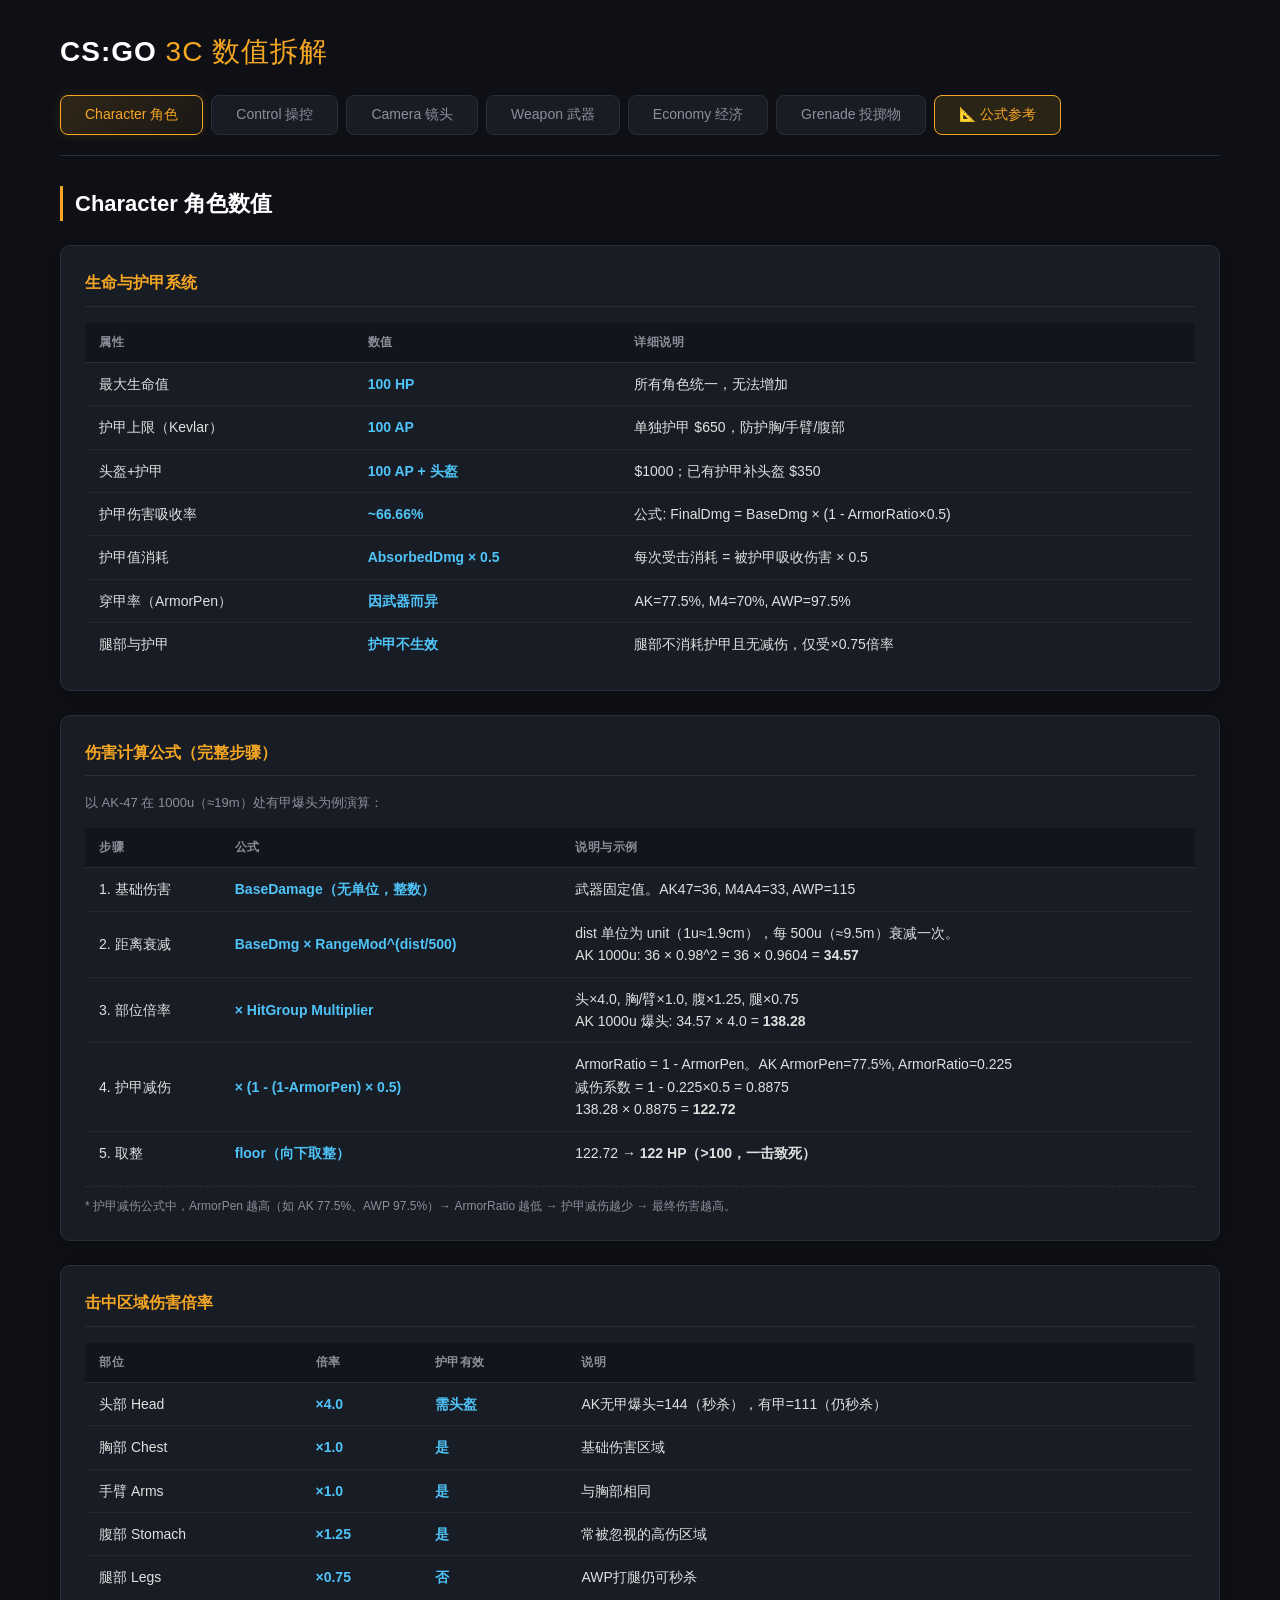
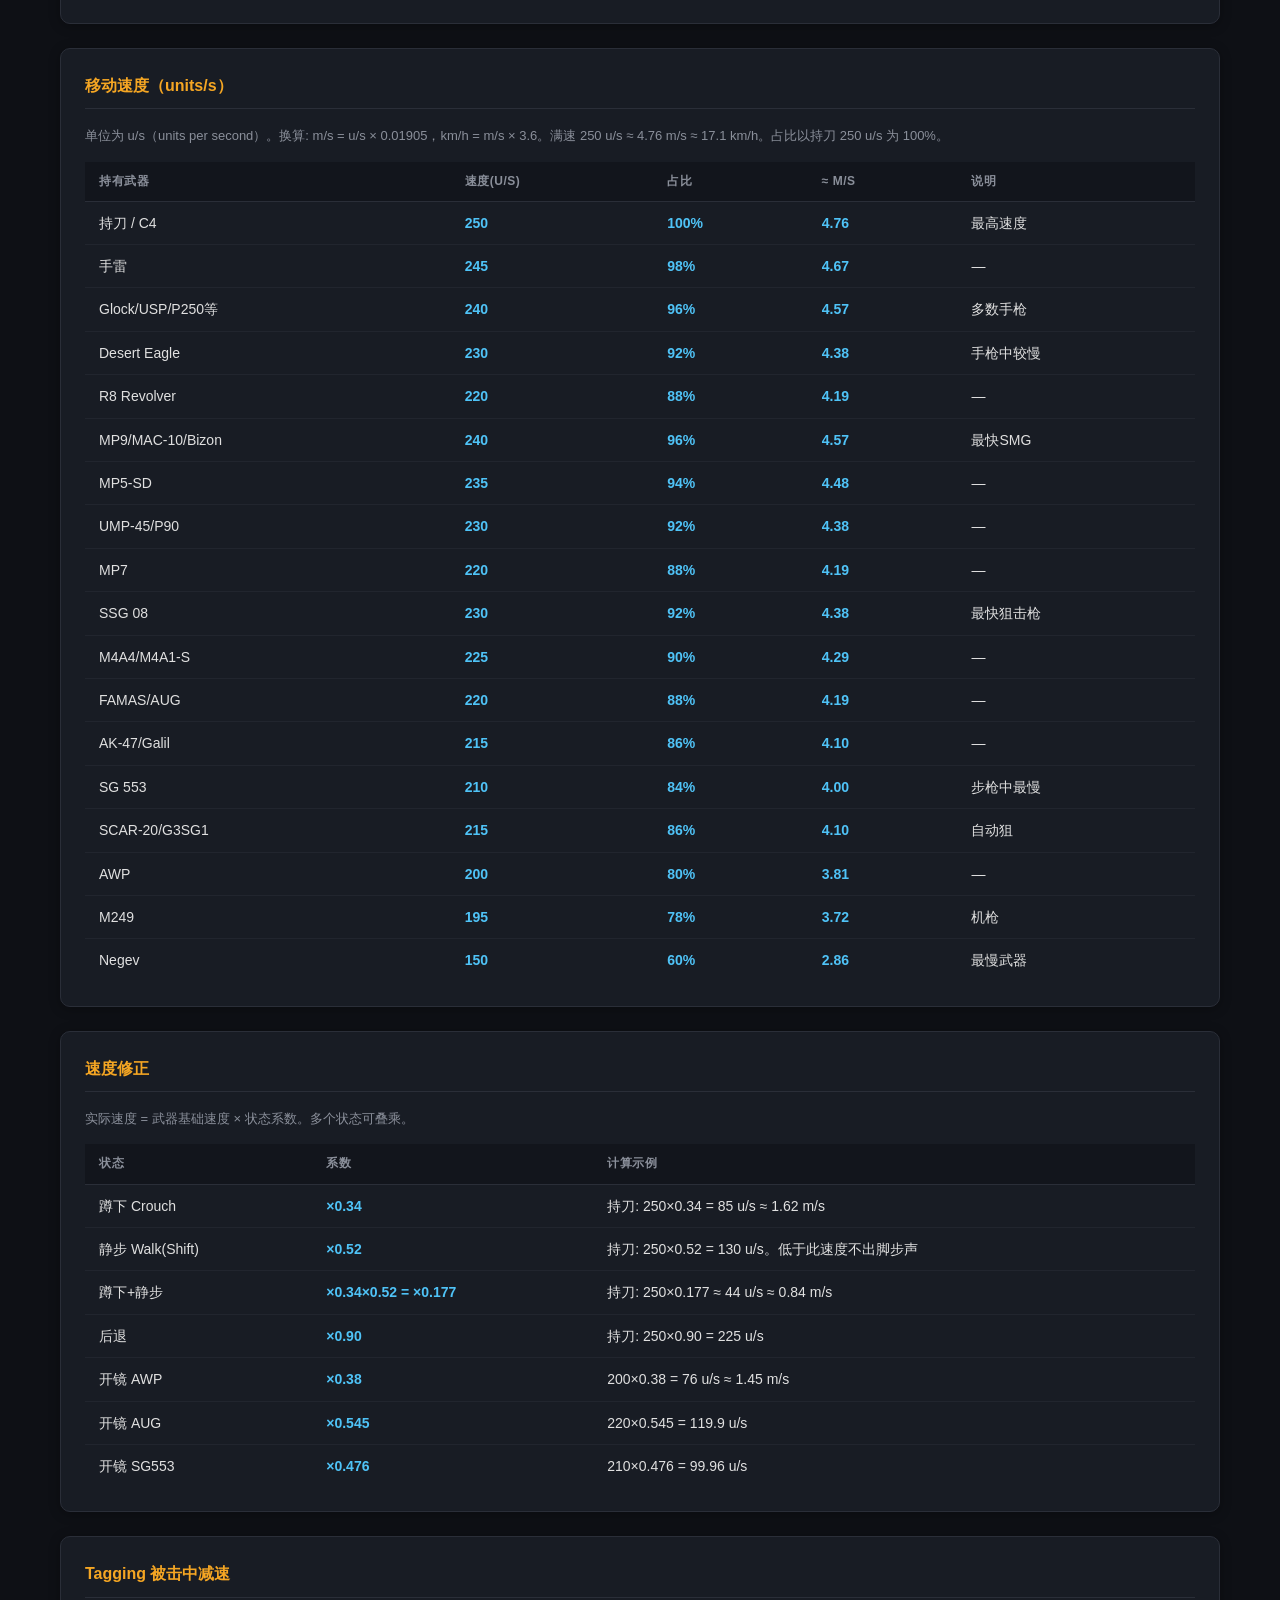
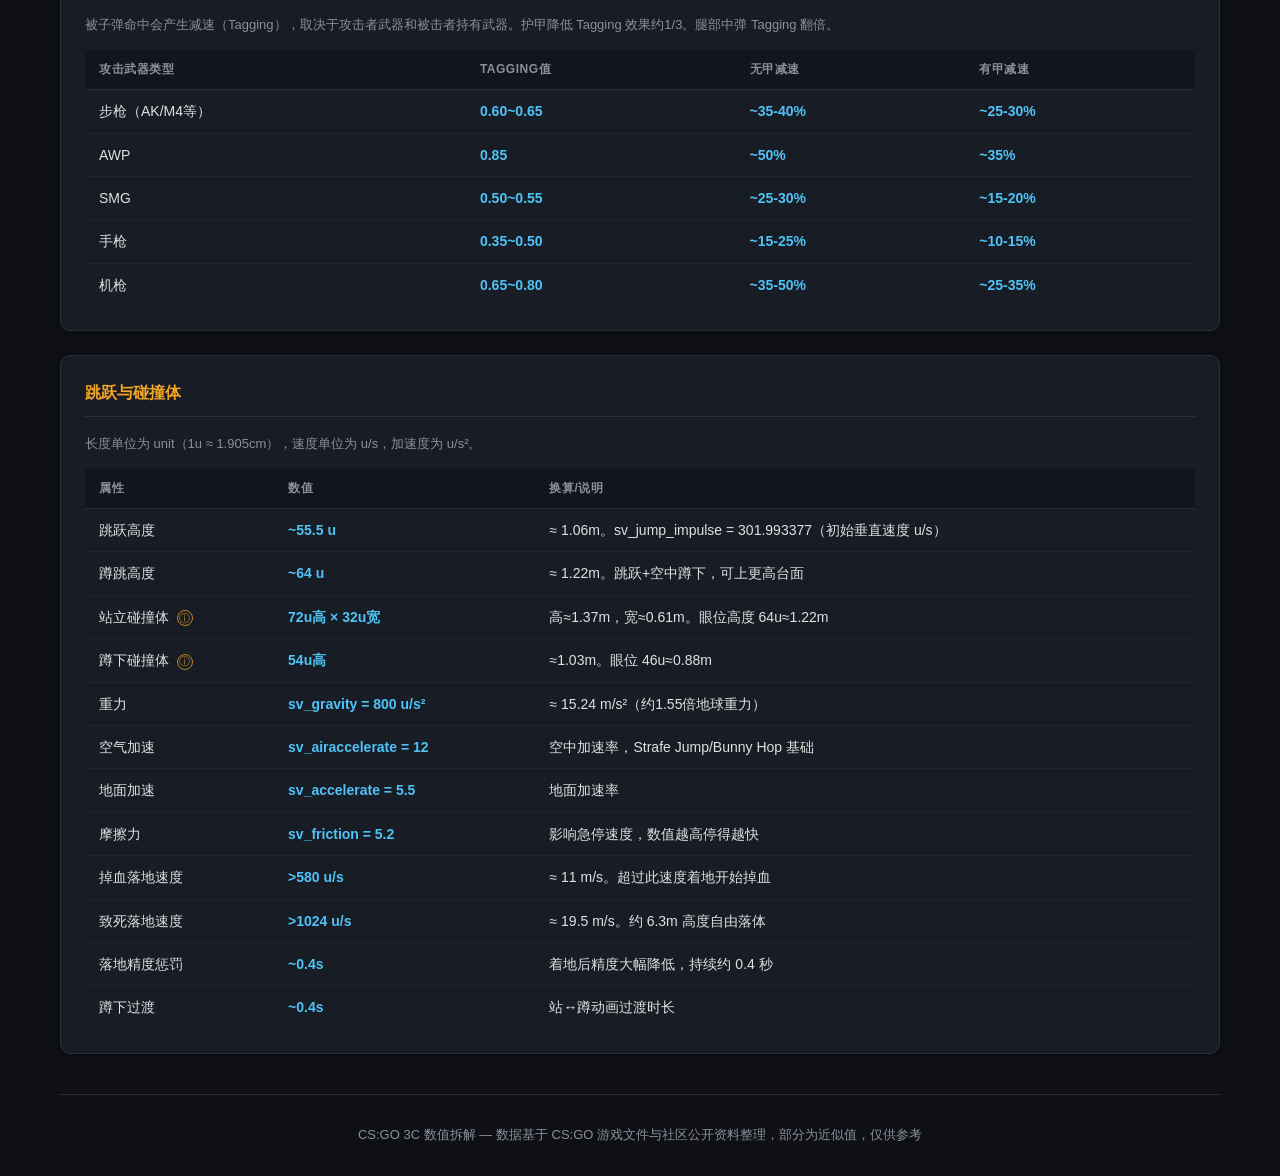
==== commit e5c25590: "chore: 删除旧版CSGO_3C数值拆解.html" ====
--- a/index.html
+++ b/index.html
@@ -17,8 +17,124 @@
                 <button class="nav-btn" data-tab="weapon">Weapon 武器</button>
                 <button class="nav-btn" data-tab="economy">Economy 经济</button>
                 <button class="nav-btn" data-tab="grenade">Grenade 投掷物</button>
+                <button class="nav-btn formula-toggle" id="formulaToggleBtn">📐 公式参考</button>
             </nav>
         </header>
+
+        <!-- ==================== 悬浮窗：单位系统与核心公式 ==================== -->
+        <div class="formula-float" id="formulaFloat">
+            <div class="formula-float-header" id="formulaFloatHeader">
+                <span class="formula-float-title">📐 单位系统与核心公式说明</span>
+                <button class="formula-float-close" id="formulaCloseBtn">✕</button>
+            </div>
+            <div class="formula-float-body">
+                <p class="card-desc">CS:GO 使用 Source 引擎单位体系，理解这些基础概念是读懂所有数值的前提。</p>
+                <table class="data-table">
+                    <thead><tr><th>概念</th><th>定义</th><th>换算/说明</th></tr></thead>
+                    <tbody>
+                        <tr><td><strong>Unit (u)</strong></td><td>Source 引擎的长度单位</td><td><strong>1 unit ≈ 1.905 cm ≈ 0.75 英寸</strong>。1米 ≈ 52.49 units</td></tr>
+                        <tr><td><strong>速度 (u/s)</strong></td><td>units per second，每秒移动的 unit 数</td><td>250 u/s ≈ 17.1 km/h ≈ 4.76 m/s</td></tr>
+                        <tr><td><strong>Tick (帧)</strong></td><td>服务器每秒处理的帧数</td><td>64 tick = 15.625ms/帧；128 tick = 7.8125ms/帧</td></tr>
+                        <tr><td><strong>RPM</strong></td><td>Rounds Per Minute，每分钟射速</td><td>换算: Cycle Time = 60 / RPM（秒/发）。如 600 RPM = 0.10s/发</td></tr>
+                        <tr><td><strong>Cycle Time</strong></td><td>两发子弹之间的最小间隔（秒）</td><td>= 60 / RPM。数值越小射速越快</td></tr>
+                        <tr><td><strong>HP / AP</strong></td><td>Health Points / Armor Points</td><td>生命值 / 护甲值，上限均为 100</td></tr>
+                        <tr><td><strong>Inaccuracy</strong></td><td>不准确度（弹道散布半径）</td><td>数值越大 → 弹道圆锥越大 → 越不准。单位为引擎内部角度值</td></tr>
+                        <tr><td><strong>RangeMod</strong></td><td>射程衰减系数（0~1）</td><td>每 500 units 距离，伤害乘以 RangeMod 一次。0.98 表示每 500u 衰减 2%</td></tr>
+                        <tr><td><strong>ArmorPen（穿甲率）</strong></td><td>武器穿透护甲的能力（%）</td><td>用于伤害公式中的护甲减伤计算</td></tr>
+                        <tr><td><strong>穿透力 (Penetration)</strong></td><td>穿墙能力值（无单位）</td><td>数值越高可穿越越厚的墙体，范围约 100~250</td></tr>
+                        <tr><td><strong>Tagging</strong></td><td>中弹减速系数（0~1）</td><td>数值越高被击中后减速越严重</td></tr>
+                        <tr><td><strong>FOV</strong></td><td>Field of View 视野角度（度）</td><td>放大倍率 = 默认FOV / 开镜FOV。如 90°/40° = 2.25x</td></tr>
+                        <tr><td><strong>eDPI</strong></td><td>等效灵敏度</td><td>= 鼠标 DPI × 游戏 sensitivity</td></tr>
+                    </tbody>
+                </table>
+
+                <h4 style="margin-top:1.2rem;color:#f0b429;">核心伤害计算公式</h4>
+                <table class="data-table">
+                    <thead><tr><th>步骤</th><th>公式</th><th>详细说明</th></tr></thead>
+                    <tbody>
+                        <tr>
+                            <td><strong>① 距离衰减</strong></td>
+                            <td class="val">DmgAfterRange = BaseDamage × RangeMod ^ (distance / 500)</td>
+                            <td>distance 单位为 unit。如 AK(BaseDmg=36, RangeMod=0.98)，在 1000u 处: 36 × 0.98² = 36 × 0.9604 = 34.57</td>
+                        </tr>
+                        <tr>
+                            <td><strong>② 部位倍率</strong></td>
+                            <td class="val">DmgAfterHitgroup = DmgAfterRange × HitgroupMultiplier</td>
+                            <td>头×4.0, 胸/臂×1.0, 腹×1.25, 腿×0.75。AK 1000u 爆头: 34.57 × 4.0 = 138.28</td>
+                        </tr>
+                        <tr>
+                            <td><strong>③ 护甲减伤</strong></td>
+                            <td class="val">FinalDmg = DmgAfterHitgroup × (1 - ArmorRatio × 0.5)<br>其中 ArmorRatio = 1 - ArmorPen</td>
+                            <td>仅在目标有护甲且该部位受护甲保护时生效。<br>AK(ArmorPen=77.5%): ArmorRatio = 0.225, 减伤系数 = 1 - 0.225×0.5 = 0.8875<br>有甲爆头: 138.28 × 0.8875 = <strong>122.72 → 取整 122（仍一击致死）</strong></td>
+                        </tr>
+                        <tr>
+                            <td><strong>④ 护甲消耗</strong></td>
+                            <td class="val">ArmorDmg = (DmgAfterHitgroup - FinalDmg) × 0.5</td>
+                            <td>护甲吸收的伤害的一半。如被吸收 15.56 伤害，消耗 7.78 → 取整 8 点护甲</td>
+                        </tr>
+                        <tr>
+                            <td><strong>⑤ 取整规则</strong></td>
+                            <td class="val">最终伤害 = floor(FinalDmg)</td>
+                            <td>向下取整为整数</td>
+                        </tr>
+                    </tbody>
+                </table>
+
+                <h4 style="margin-top:1.2rem;color:#f0b429;">速度相关公式</h4>
+                <table class="data-table">
+                    <thead><tr><th>公式</th><th>表达式</th><th>示例</th></tr></thead>
+                    <tbody>
+                        <tr>
+                            <td><strong>实际移速</strong></td>
+                            <td class="val">WeaponSpeed × 状态系数</td>
+                            <td>AK(215) × 蹲下(0.34) = 73.1 u/s ≈ 1.39 m/s</td>
+                        </tr>
+                        <tr>
+                            <td><strong>精度阈值速度</strong></td>
+                            <td class="val">WeaponSpeed × 0.34</td>
+                            <td>低于此速度时恢复站立精度。AK: 215 × 0.34 ≈ 73 u/s</td>
+                        </tr>
+                        <tr>
+                            <td><strong>Tagging后速度</strong></td>
+                            <td class="val">CurrentSpeed × (1 - TaggingValue × 修正)</td>
+                            <td>有甲时 Tagging 效果降低约 1/3</td>
+                        </tr>
+                        <tr>
+                            <td><strong>unit 转 m/s</strong></td>
+                            <td class="val">m/s = u/s × 0.01905</td>
+                            <td>250 u/s × 0.01905 = 4.76 m/s ≈ 17.1 km/h</td>
+                        </tr>
+                        <tr>
+                            <td><strong>unit 转距离(m)</strong></td>
+                            <td class="val">米 = units × 0.01905</td>
+                            <td>500u = 9.525m ≈ 约10米；2000u ≈ 38m</td>
+                        </tr>
+                    </tbody>
+                </table>
+
+                <h4 style="margin-top:1.2rem;color:#f0b429;">灵敏度公式</h4>
+                <table class="data-table">
+                    <thead><tr><th>公式</th><th>表达式</th><th>示例</th></tr></thead>
+                    <tbody>
+                        <tr>
+                            <td><strong>eDPI</strong></td>
+                            <td class="val">鼠标DPI × sensitivity</td>
+                            <td>400 DPI × 2.0 sens = 800 eDPI</td>
+                        </tr>
+                        <tr>
+                            <td><strong>360°旋转距离</strong></td>
+                            <td class="val">cm/360° = 2.54 × 360 / (DPI × sensitivity × m_yaw)</td>
+                            <td>m_yaw 默认 0.022。400DPI × 2.0: 2.54×360/(400×2.0×0.022) = <strong>51.9cm</strong></td>
+                        </tr>
+                        <tr>
+                            <td><strong>开镜灵敏度</strong></td>
+                            <td class="val">有效sens = sens × zoom_ratio × (scopeFOV / 90)</td>
+                            <td>AWP一倍镜(40°): 2.0 × 1.0 × (40/90) = 0.889</td>
+                        </tr>
+                    </tbody>
+                </table>
+            </div>
+        </div>
 
         <main class="main">
             <!-- ==================== Character 角色 ==================== -->
@@ -42,17 +158,19 @@
                 </div>
 
                 <div class="card">
-                    <h3 class="card-title">伤害计算公式</h3>
-                    <table class="data-table">
-                        <thead><tr><th>步骤</th><th>公式</th><th>说明</th></tr></thead>
-                        <tbody>
-                            <tr><td>1. 基础伤害</td><td class="val">BaseDamage</td><td>武器固定值，如 AK47=36</td></tr>
-                            <tr><td>2. 距离衰减</td><td class="val">BaseDmg × RangeMod^(dist/500)</td><td>RangeMod 为武器属性，AK=0.98，每500u衰减2%</td></tr>
-                            <tr><td>3. 部位倍率</td><td class="val">× HitGroup Multiplier</td><td>头×4.0, 胸/臂×1.0, 腹×1.25, 腿×0.75</td></tr>
-                            <tr><td>4. 护甲减伤</td><td class="val">× (1 - ArmorPen×0.5)</td><td>仅目标有护甲且部位受护甲保护时</td></tr>
-                            <tr><td>5. 取整</td><td class="val">floor（向下取整）</td><td>最终伤害取整数</td></tr>
-                        </tbody>
-                    </table>
+                    <h3 class="card-title">伤害计算公式（完整步骤）</h3>
+                    <p class="card-desc">以 AK-47 在 1000u（≈19m）处有甲爆头为例演算：</p>
+                    <table class="data-table">
+                        <thead><tr><th>步骤</th><th>公式</th><th>说明与示例</th></tr></thead>
+                        <tbody>
+                            <tr><td>1. 基础伤害</td><td class="val">BaseDamage（无单位，整数）</td><td>武器固定值。AK47=36, M4A4=33, AWP=115</td></tr>
+                            <tr><td>2. 距离衰减</td><td class="val">BaseDmg × RangeMod^(dist/500)</td><td>dist 单位为 unit（1u≈1.9cm），每 500u（≈9.5m）衰减一次。<br>AK 1000u: 36 × 0.98^2 = 36 × 0.9604 = <strong>34.57</strong></td></tr>
+                            <tr><td>3. 部位倍率</td><td class="val">× HitGroup Multiplier</td><td>头×4.0, 胸/臂×1.0, 腹×1.25, 腿×0.75<br>AK 1000u 爆头: 34.57 × 4.0 = <strong>138.28</strong></td></tr>
+                            <tr><td>4. 护甲减伤</td><td class="val">× (1 - (1-ArmorPen) × 0.5)</td><td>ArmorRatio = 1 - ArmorPen。AK ArmorPen=77.5%, ArmorRatio=0.225<br>减伤系数 = 1 - 0.225×0.5 = 0.8875<br>138.28 × 0.8875 = <strong>122.72</strong></td></tr>
+                            <tr><td>5. 取整</td><td class="val">floor（向下取整）</td><td>122.72 → <strong>122 HP（>100，一击致死）</strong></td></tr>
+                        </tbody>
+                    </table>
+                    <p class="card-note">* 护甲减伤公式中，ArmorPen 越高（如 AK 77.5%、AWP 97.5%）→ ArmorRatio 越低 → 护甲减伤越少 → 最终伤害越高。</p>
                 </div>
 
                 <div class="card">
@@ -71,43 +189,45 @@
 
                 <div class="card">
                     <h3 class="card-title">移动速度（units/s）</h3>
-                    <table class="data-table">
-                        <thead><tr><th>持有武器</th><th>速度</th><th>占比</th><th>说明</th></tr></thead>
-                        <tbody>
-                            <tr><td>持刀 / C4</td><td class="val">250</td><td class="val">100%</td><td>最高速度</td></tr>
-                            <tr><td>手雷</td><td class="val">245</td><td class="val">98%</td><td>—</td></tr>
-                            <tr><td>Glock/USP/P250等</td><td class="val">240</td><td class="val">96%</td><td>多数手枪</td></tr>
-                            <tr><td>Desert Eagle</td><td class="val">230</td><td class="val">92%</td><td>手枪中较慢</td></tr>
-                            <tr><td>R8 Revolver</td><td class="val">220</td><td class="val">88%</td><td>—</td></tr>
-                            <tr><td>MP9/MAC-10/Bizon</td><td class="val">240</td><td class="val">96%</td><td>最快SMG</td></tr>
-                            <tr><td>MP5-SD</td><td class="val">235</td><td class="val">94%</td><td>—</td></tr>
-                            <tr><td>UMP-45/P90</td><td class="val">230</td><td class="val">92%</td><td>—</td></tr>
-                            <tr><td>MP7</td><td class="val">220</td><td class="val">88%</td><td>—</td></tr>
-                            <tr><td>SSG 08</td><td class="val">230</td><td class="val">92%</td><td>最快狙击枪</td></tr>
-                            <tr><td>M4A4/M4A1-S</td><td class="val">225</td><td class="val">90%</td><td>—</td></tr>
-                            <tr><td>FAMAS/AUG</td><td class="val">220</td><td class="val">88%</td><td>—</td></tr>
-                            <tr><td>AK-47/Galil</td><td class="val">215</td><td class="val">86%</td><td>—</td></tr>
-                            <tr><td>SG 553</td><td class="val">210</td><td class="val">84%</td><td>步枪中最慢</td></tr>
-                            <tr><td>SCAR-20/G3SG1</td><td class="val">215</td><td class="val">86%</td><td>自动狙</td></tr>
-                            <tr><td>AWP</td><td class="val">200</td><td class="val">80%</td><td>—</td></tr>
-                            <tr><td>M249</td><td class="val">195</td><td class="val">78%</td><td>机枪</td></tr>
-                            <tr><td>Negev</td><td class="val">150</td><td class="val">60%</td><td>最慢武器</td></tr>
+                    <p class="card-desc">单位为 u/s（units per second）。换算: m/s = u/s × 0.01905，km/h = m/s × 3.6。满速 250 u/s ≈ 4.76 m/s ≈ 17.1 km/h。占比以持刀 250 u/s 为 100%。</p>
+                    <table class="data-table">
+                        <thead><tr><th>持有武器</th><th>速度(u/s)</th><th>占比</th><th>≈ m/s</th><th>说明</th></tr></thead>
+                        <tbody>
+                            <tr><td>持刀 / C4</td><td class="val">250</td><td class="val">100%</td><td class="val">4.76</td><td>最高速度</td></tr>
+                            <tr><td>手雷</td><td class="val">245</td><td class="val">98%</td><td class="val">4.67</td><td>—</td></tr>
+                            <tr><td>Glock/USP/P250等</td><td class="val">240</td><td class="val">96%</td><td class="val">4.57</td><td>多数手枪</td></tr>
+                            <tr><td>Desert Eagle</td><td class="val">230</td><td class="val">92%</td><td class="val">4.38</td><td>手枪中较慢</td></tr>
+                            <tr><td>R8 Revolver</td><td class="val">220</td><td class="val">88%</td><td class="val">4.19</td><td>—</td></tr>
+                            <tr><td>MP9/MAC-10/Bizon</td><td class="val">240</td><td class="val">96%</td><td class="val">4.57</td><td>最快SMG</td></tr>
+                            <tr><td>MP5-SD</td><td class="val">235</td><td class="val">94%</td><td class="val">4.48</td><td>—</td></tr>
+                            <tr><td>UMP-45/P90</td><td class="val">230</td><td class="val">92%</td><td class="val">4.38</td><td>—</td></tr>
+                            <tr><td>MP7</td><td class="val">220</td><td class="val">88%</td><td class="val">4.19</td><td>—</td></tr>
+                            <tr><td>SSG 08</td><td class="val">230</td><td class="val">92%</td><td class="val">4.38</td><td>最快狙击枪</td></tr>
+                            <tr><td>M4A4/M4A1-S</td><td class="val">225</td><td class="val">90%</td><td class="val">4.29</td><td>—</td></tr>
+                            <tr><td>FAMAS/AUG</td><td class="val">220</td><td class="val">88%</td><td class="val">4.19</td><td>—</td></tr>
+                            <tr><td>AK-47/Galil</td><td class="val">215</td><td class="val">86%</td><td class="val">4.10</td><td>—</td></tr>
+                            <tr><td>SG 553</td><td class="val">210</td><td class="val">84%</td><td class="val">4.00</td><td>步枪中最慢</td></tr>
+                            <tr><td>SCAR-20/G3SG1</td><td class="val">215</td><td class="val">86%</td><td class="val">4.10</td><td>自动狙</td></tr>
+                            <tr><td>AWP</td><td class="val">200</td><td class="val">80%</td><td class="val">3.81</td><td>—</td></tr>
+                            <tr><td>M249</td><td class="val">195</td><td class="val">78%</td><td class="val">3.72</td><td>机枪</td></tr>
+                            <tr><td>Negev</td><td class="val">150</td><td class="val">60%</td><td class="val">2.86</td><td>最慢武器</td></tr>
                         </tbody>
                     </table>
                 </div>
 
                 <div class="card">
                     <h3 class="card-title">速度修正</h3>
-                    <table class="data-table">
-                        <thead><tr><th>状态</th><th>系数</th><th>说明</th></tr></thead>
-                        <tbody>
-                            <tr><td>蹲下 Crouch</td><td class="val">×0.34</td><td>持刀250→85 u/s</td></tr>
-                            <tr><td>静步 Walk(Shift)</td><td class="val">×0.52</td><td>不出脚步声</td></tr>
-                            <tr><td>蹲下+静步</td><td class="val">×0.34×0.52</td><td>≈44 u/s</td></tr>
-                            <tr><td>后退</td><td class="val">×0.90</td><td>—</td></tr>
-                            <tr><td>开镜 AWP</td><td class="val">×0.38</td><td>76 u/s</td></tr>
-                            <tr><td>开镜 AUG</td><td class="val">×0.545</td><td>—</td></tr>
-                            <tr><td>开镜 SG553</td><td class="val">×0.476</td><td>—</td></tr>
+                    <p class="card-desc">实际速度 = 武器基础速度 × 状态系数。多个状态可叠乘。</p>
+                    <table class="data-table">
+                        <thead><tr><th>状态</th><th>系数</th><th>计算示例</th></tr></thead>
+                        <tbody>
+                            <tr><td>蹲下 Crouch</td><td class="val">×0.34</td><td>持刀: 250×0.34 = 85 u/s ≈ 1.62 m/s</td></tr>
+                            <tr><td>静步 Walk(Shift)</td><td class="val">×0.52</td><td>持刀: 250×0.52 = 130 u/s。低于此速度不出脚步声</td></tr>
+                            <tr><td>蹲下+静步</td><td class="val">×0.34×0.52 = ×0.177</td><td>持刀: 250×0.177 ≈ 44 u/s ≈ 0.84 m/s</td></tr>
+                            <tr><td>后退</td><td class="val">×0.90</td><td>持刀: 250×0.90 = 225 u/s</td></tr>
+                            <tr><td>开镜 AWP</td><td class="val">×0.38</td><td>200×0.38 = 76 u/s ≈ 1.45 m/s</td></tr>
+                            <tr><td>开镜 AUG</td><td class="val">×0.545</td><td>220×0.545 = 119.9 u/s</td></tr>
+                            <tr><td>开镜 SG553</td><td class="val">×0.476</td><td>210×0.476 = 99.96 u/s</td></tr>
                         </tbody>
                     </table>
                 </div>
@@ -129,21 +249,22 @@
 
                 <div class="card">
                     <h3 class="card-title">跳跃与碰撞体</h3>
-                    <table class="data-table">
-                        <thead><tr><th>属性</th><th>数值</th><th>说明</th></tr></thead>
-                        <tbody>
-                            <tr><td>跳跃高度</td><td class="val">~55.5 units</td><td>sv_jump_impulse = 301.993377</td></tr>
-                            <tr><td>蹲跳高度</td><td class="val">~64 units</td><td>跳跃+蹲下</td></tr>
-                            <tr><td>站立碰撞体</td><td class="val">72u高, 32u宽</td><td>眼位高度64u</td></tr>
-                            <tr><td>蹲下碰撞体</td><td class="val">54u高</td><td>眼位46u</td></tr>
-                            <tr><td>重力</td><td class="val">sv_gravity=800</td><td>800 u/s²</td></tr>
-                            <tr><td>空气加速</td><td class="val">sv_airaccelerate=12</td><td>空中加速/Strafe Jump基础</td></tr>
-                            <tr><td>地面加速</td><td class="val">sv_accelerate=5.5</td><td>—</td></tr>
-                            <tr><td>摩擦力</td><td class="val">sv_friction=5.2</td><td>影响急停速度</td></tr>
-                            <tr><td>掉血落地速度</td><td class="val">>580 u/s</td><td>超过开始掉血</td></tr>
-                            <tr><td>致死落地速度</td><td class="val">>1024 u/s</td><td>—</td></tr>
-                            <tr><td>落地精度惩罚</td><td class="val">~0.4s</td><td>着地后精度大幅降低</td></tr>
-                            <tr><td>蹲下过渡</td><td class="val">~0.4s</td><td>站↔蹲动画时长</td></tr>
+                    <p class="card-desc">长度单位为 unit（1u ≈ 1.905cm），速度单位为 u/s，加速度为 u/s²。</p>
+                    <table class="data-table">
+                        <thead><tr><th>属性</th><th>数值</th><th>换算/说明</th></tr></thead>
+                        <tbody>
+                            <tr><td>跳跃高度</td><td class="val">~55.5 u</td><td>≈ 1.06m。sv_jump_impulse = 301.993377（初始垂直速度 u/s）</td></tr>
+                            <tr><td>蹲跳高度</td><td class="val">~64 u</td><td>≈ 1.22m。跳跃+空中蹲下，可上更高台面</td></tr>
+                            <tr><td>站立碰撞体 <span class="tip" data-tip="Bounding Box / Hull：引擎为角色生成的隐形包围盒，用于物理碰撞检测和子弹命中判定。站立时为 32×32×72u 的长方体。">ⓘ</span></td><td class="val">72u高 × 32u宽</td><td>高≈1.37m，宽≈0.61m。眼位高度 64u≈1.22m</td></tr>
+                            <tr><td>蹲下碰撞体 <span class="tip" data-tip="蹲下后碰撞盒高度从72u缩至54u（矮18u≈34cm），宽度不变。头部位置更低更难被爆头，且可通过54u高的矮通道/窗口。">ⓘ</span></td><td class="val">54u高</td><td>≈1.03m。眼位 46u≈0.88m</td></tr>
+                            <tr><td>重力</td><td class="val">sv_gravity = 800 u/s²</td><td>≈ 15.24 m/s²（约1.55倍地球重力）</td></tr>
+                            <tr><td>空气加速</td><td class="val">sv_airaccelerate = 12</td><td>空中加速率，Strafe Jump/Bunny Hop 基础</td></tr>
+                            <tr><td>地面加速</td><td class="val">sv_accelerate = 5.5</td><td>地面加速率</td></tr>
+                            <tr><td>摩擦力</td><td class="val">sv_friction = 5.2</td><td>影响急停速度，数值越高停得越快</td></tr>
+                            <tr><td>掉血落地速度</td><td class="val">>580 u/s</td><td>≈ 11 m/s。超过此速度着地开始掉血</td></tr>
+                            <tr><td>致死落地速度</td><td class="val">>1024 u/s</td><td>≈ 19.5 m/s。约 6.3m 高度自由落体</td></tr>
+                            <tr><td>落地精度惩罚</td><td class="val">~0.4s</td><td>着地后精度大幅降低，持续约 0.4 秒</td></tr>
+                            <tr><td>蹲下过渡</td><td class="val">~0.4s</td><td>站↔蹲动画过渡时长</td></tr>
                         </tbody>
                     </table>
                 </div>
@@ -155,7 +276,7 @@
 
                 <div class="card">
                     <h3 class="card-title">射击精度系统（Inaccuracy）</h3>
-                    <p class="card-desc">每把武器在不同状态下有固定的 Inaccuracy 值，值越大越不准。弹道 = 固定 Spray Pattern + 随机 Inaccuracy。</p>
+                    <p class="card-desc">每把武器在不同状态下有固定的 Inaccuracy 值（引擎内部角度单位，非°度），值越大弹道散布锥角越大越不准。实际弹着点 = 固定 Spray Pattern + 随机 Inaccuracy 散布。数值仅用于相对比较，不直接对应角度。</p>
                     <table class="data-table">
                         <thead><tr><th>武器</th><th>站立静止</th><th>蹲下静止</th><th>移动中</th><th>空中</th><th>开镜</th></tr></thead>
                         <tbody>
@@ -362,7 +483,7 @@
 
                 <div class="card">
                     <h3 class="card-title">步枪 — 各距离伤害（有甲目标）</h3>
-                    <p class="card-desc">500u≈10米。公式: 基伤×RangeMod^(dist/500)×部位×护甲减伤</p>
+                    <p class="card-desc">500u ≈ 9.5m，1000u ≈ 19m，1500u ≈ 28.6m，2000u ≈ 38m。<br>公式: floor(BaseDmg × RangeMod^(dist/500) × 部位倍率 × (1-(1-ArmorPen)×0.5))。下表数值单位为 HP。</p>
                     <table class="data-table">
                         <thead><tr><th>武器</th><th>500u头</th><th>500u胸</th><th>1000u头</th><th>1000u胸</th><th>1500u头</th><th>2000u头</th></tr></thead>
                         <tbody>
--- a/style.css
+++ b/style.css
@@ -226,4 +226,167 @@
         overflow-x: auto;
         -webkit-overflow-scrolling: touch;
     }
-}
+
+    .formula-float {
+        width: 95vw !important;
+        max-width: 95vw !important;
+        left: 2.5vw !important;
+        right: auto !important;
+        max-height: 70vh;
+    }
+}
+
+/* ===== Formula Float Window ===== */
+.formula-toggle {
+    background: rgba(240, 180, 41, 0.12) !important;
+    border-color: var(--accent) !important;
+    color: var(--accent) !important;
+}
+.formula-toggle:hover {
+    background: rgba(240, 180, 41, 0.25) !important;
+}
+.formula-toggle.float-active {
+    background: rgba(240, 180, 41, 0.3) !important;
+    box-shadow: 0 0 12px rgba(240, 180, 41, 0.3);
+}
+
+.formula-float {
+    display: none;
+    position: fixed;
+    top: 80px;
+    right: 40px;
+    width: 620px;
+    max-width: calc(100vw - 80px);
+    max-height: calc(100vh - 120px);
+    background: var(--bg-card);
+    border: 1px solid var(--accent);
+    border-radius: var(--radius);
+    box-shadow: 0 8px 40px rgba(0, 0, 0, 0.6), 0 0 20px rgba(240, 180, 41, 0.1);
+    z-index: 9999;
+    overflow: hidden;
+    flex-direction: column;
+    animation: floatIn 0.25s ease;
+}
+.formula-float.visible {
+    display: flex;
+}
+
+@keyframes floatIn {
+    from { opacity: 0; transform: scale(0.95) translateY(-10px); }
+    to { opacity: 1; transform: scale(1) translateY(0); }
+}
+
+.formula-float-header {
+    display: flex;
+    align-items: center;
+    justify-content: space-between;
+    padding: 12px 16px;
+    background: linear-gradient(135deg, rgba(240, 180, 41, 0.15), rgba(240, 180, 41, 0.05));
+    border-bottom: 1px solid var(--border);
+    cursor: move;
+    user-select: none;
+    flex-shrink: 0;
+}
+
+.formula-float-title {
+    font-size: 14px;
+    font-weight: 600;
+    color: var(--accent);
+}
+
+.formula-float-close {
+    width: 28px;
+    height: 28px;
+    border: none;
+    border-radius: 6px;
+    background: rgba(255, 255, 255, 0.08);
+    color: var(--text-dim);
+    font-size: 14px;
+    cursor: pointer;
+    display: flex;
+    align-items: center;
+    justify-content: center;
+    transition: all 0.2s;
+}
+.formula-float-close:hover {
+    background: rgba(255, 80, 80, 0.3);
+    color: #ff6b6b;
+}
+
+.formula-float-body {
+    padding: 16px;
+    overflow-y: auto;
+    flex: 1;
+    min-height: 0;
+}
+.formula-float-body .data-table {
+    font-size: 12px;
+}
+.formula-float-body .data-table th,
+.formula-float-body .data-table td {
+    padding: 7px 10px;
+}
+.formula-float-body h4 {
+    font-size: 13px;
+}
+.formula-float-body .card-desc {
+    font-size: 12px;
+    margin-bottom: 10px;
+}
+
+/* ===== Tooltip Tip Icon ===== */
+.tip {
+    display: inline-flex;
+    align-items: center;
+    justify-content: center;
+    width: 16px;
+    height: 16px;
+    font-size: 11px;
+    font-style: normal;
+    line-height: 1;
+    color: var(--accent);
+    border: 1px solid var(--accent);
+    border-radius: 50%;
+    cursor: help;
+    position: relative;
+    vertical-align: middle;
+    margin-left: 4px;
+    opacity: 0.75;
+    transition: opacity 0.2s;
+}
+.tip:hover {
+    opacity: 1;
+}
+.tip::after {
+    content: attr(data-tip);
+    position: absolute;
+    left: 50%;
+    bottom: calc(100% + 8px);
+    transform: translateX(-50%);
+    width: max-content;
+    max-width: 320px;
+    padding: 10px 14px;
+    background: #1e2230;
+    color: var(--text);
+    font-size: 12px;
+    font-weight: 400;
+    line-height: 1.6;
+    border: 1px solid var(--accent);
+    border-radius: 8px;
+    box-shadow: 0 4px 20px rgba(0, 0, 0, 0.5);
+    white-space: normal;
+    pointer-events: none;
+    opacity: 0;
+    visibility: hidden;
+    transition: opacity 0.2s, visibility 0.2s;
+    z-index: 10000;
+}
+.tip:hover::after {
+    opacity: 1;
+    visibility: visible;
+}
+/* 如果 tip 靠近左边缘，防止溢出 */
+td:first-child .tip::after {
+    left: 0;
+    transform: translateX(0);
+}
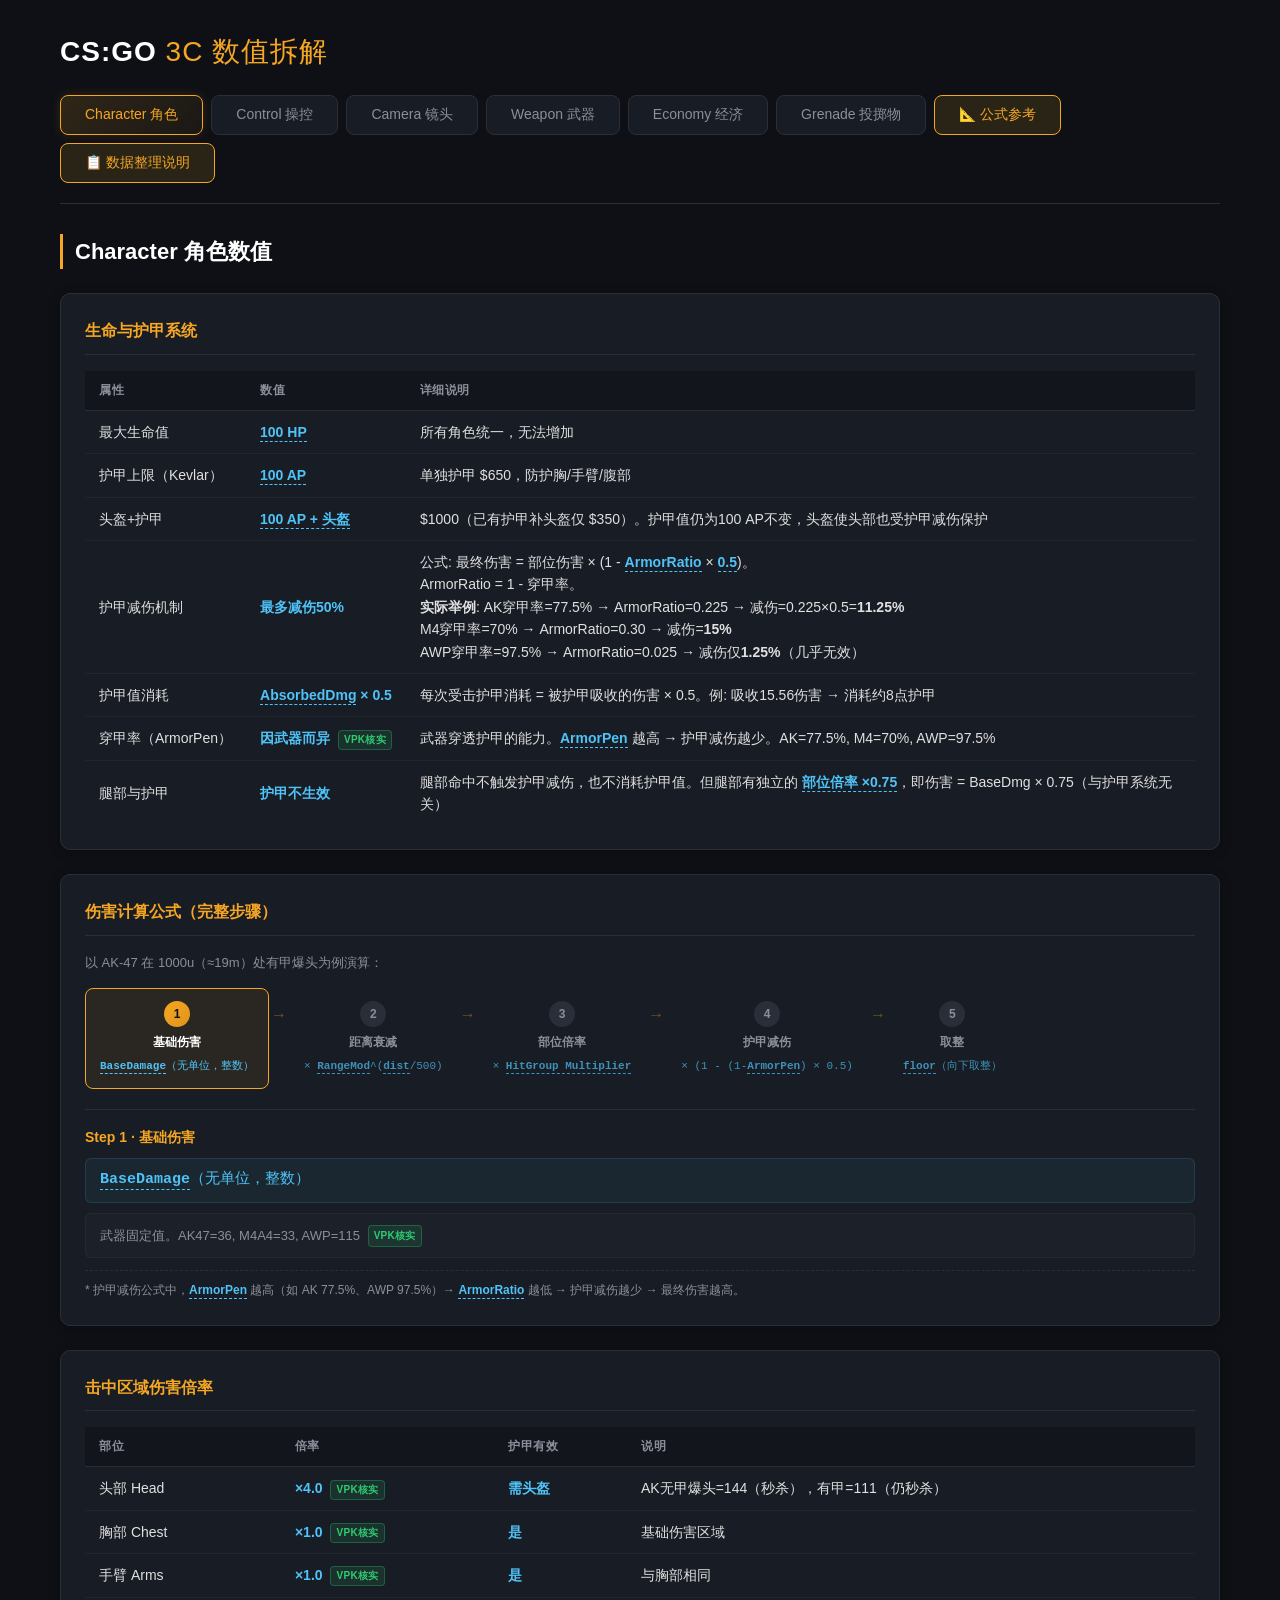
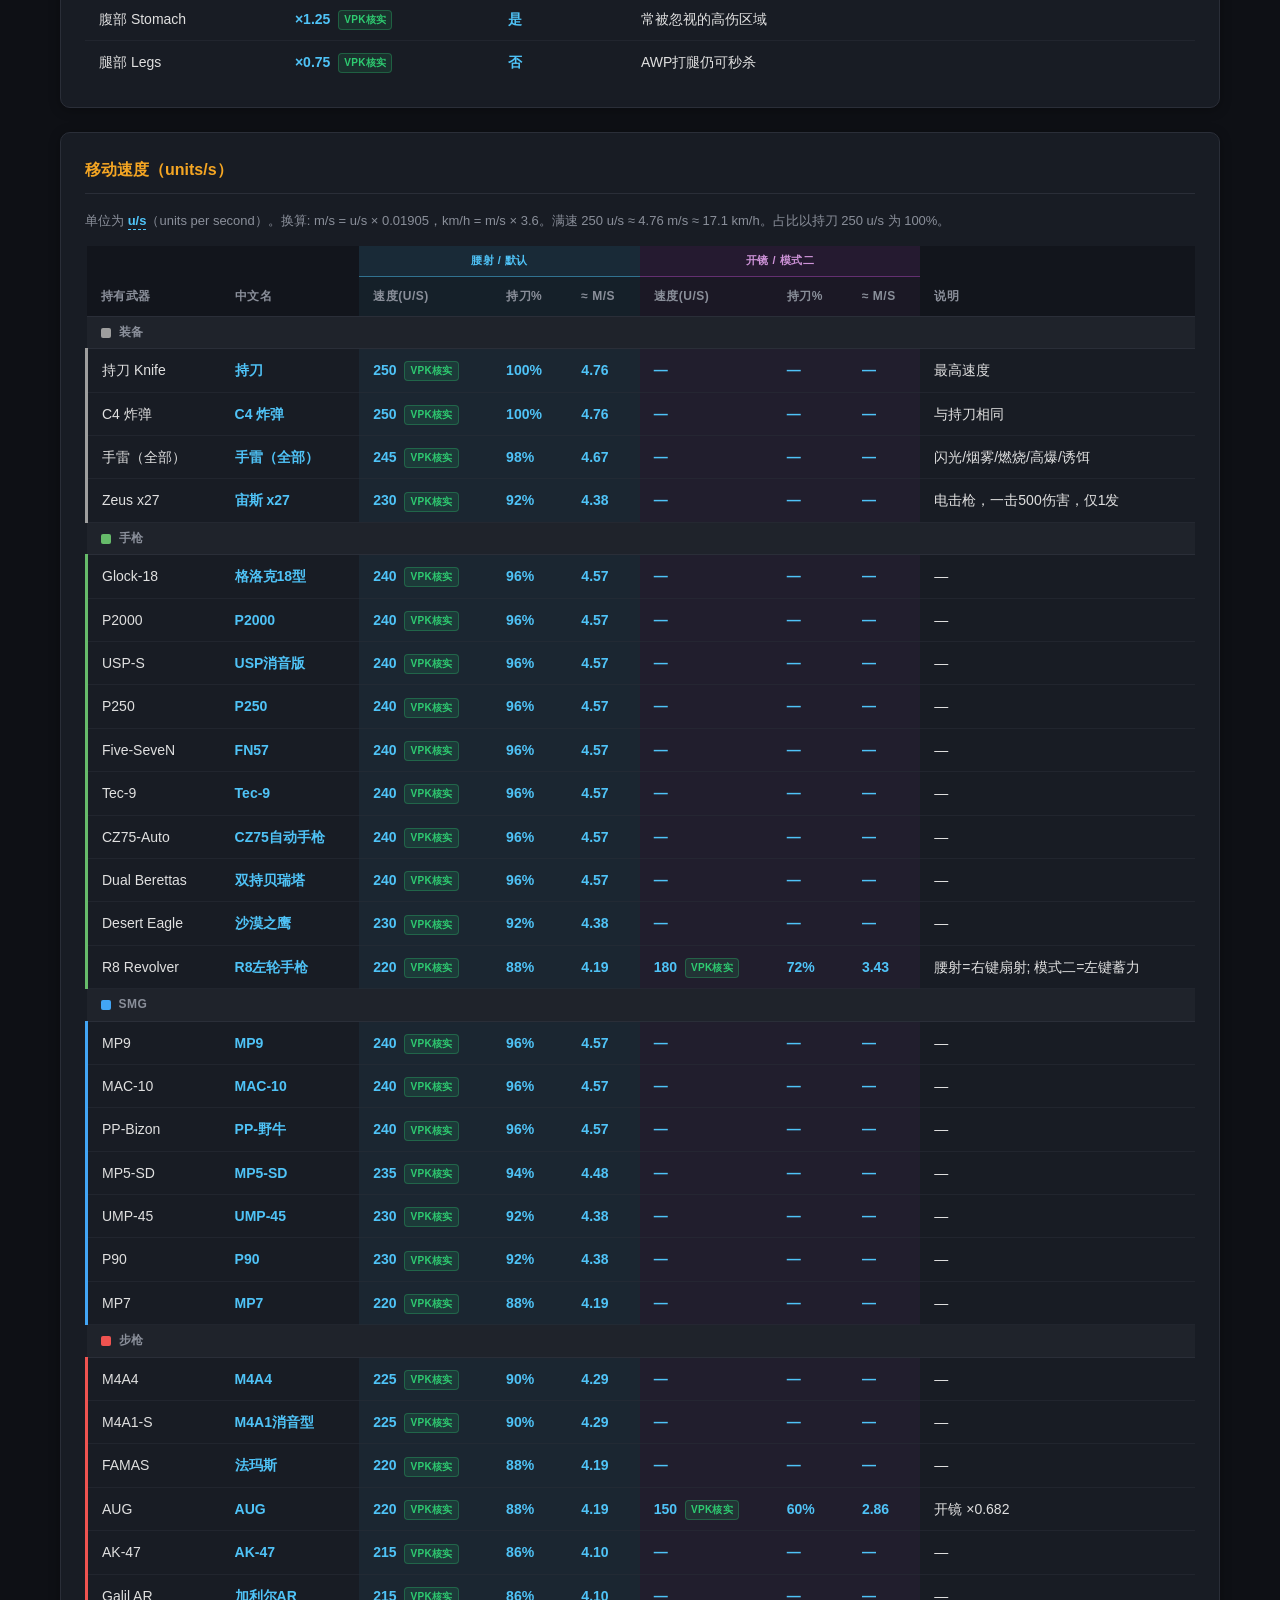
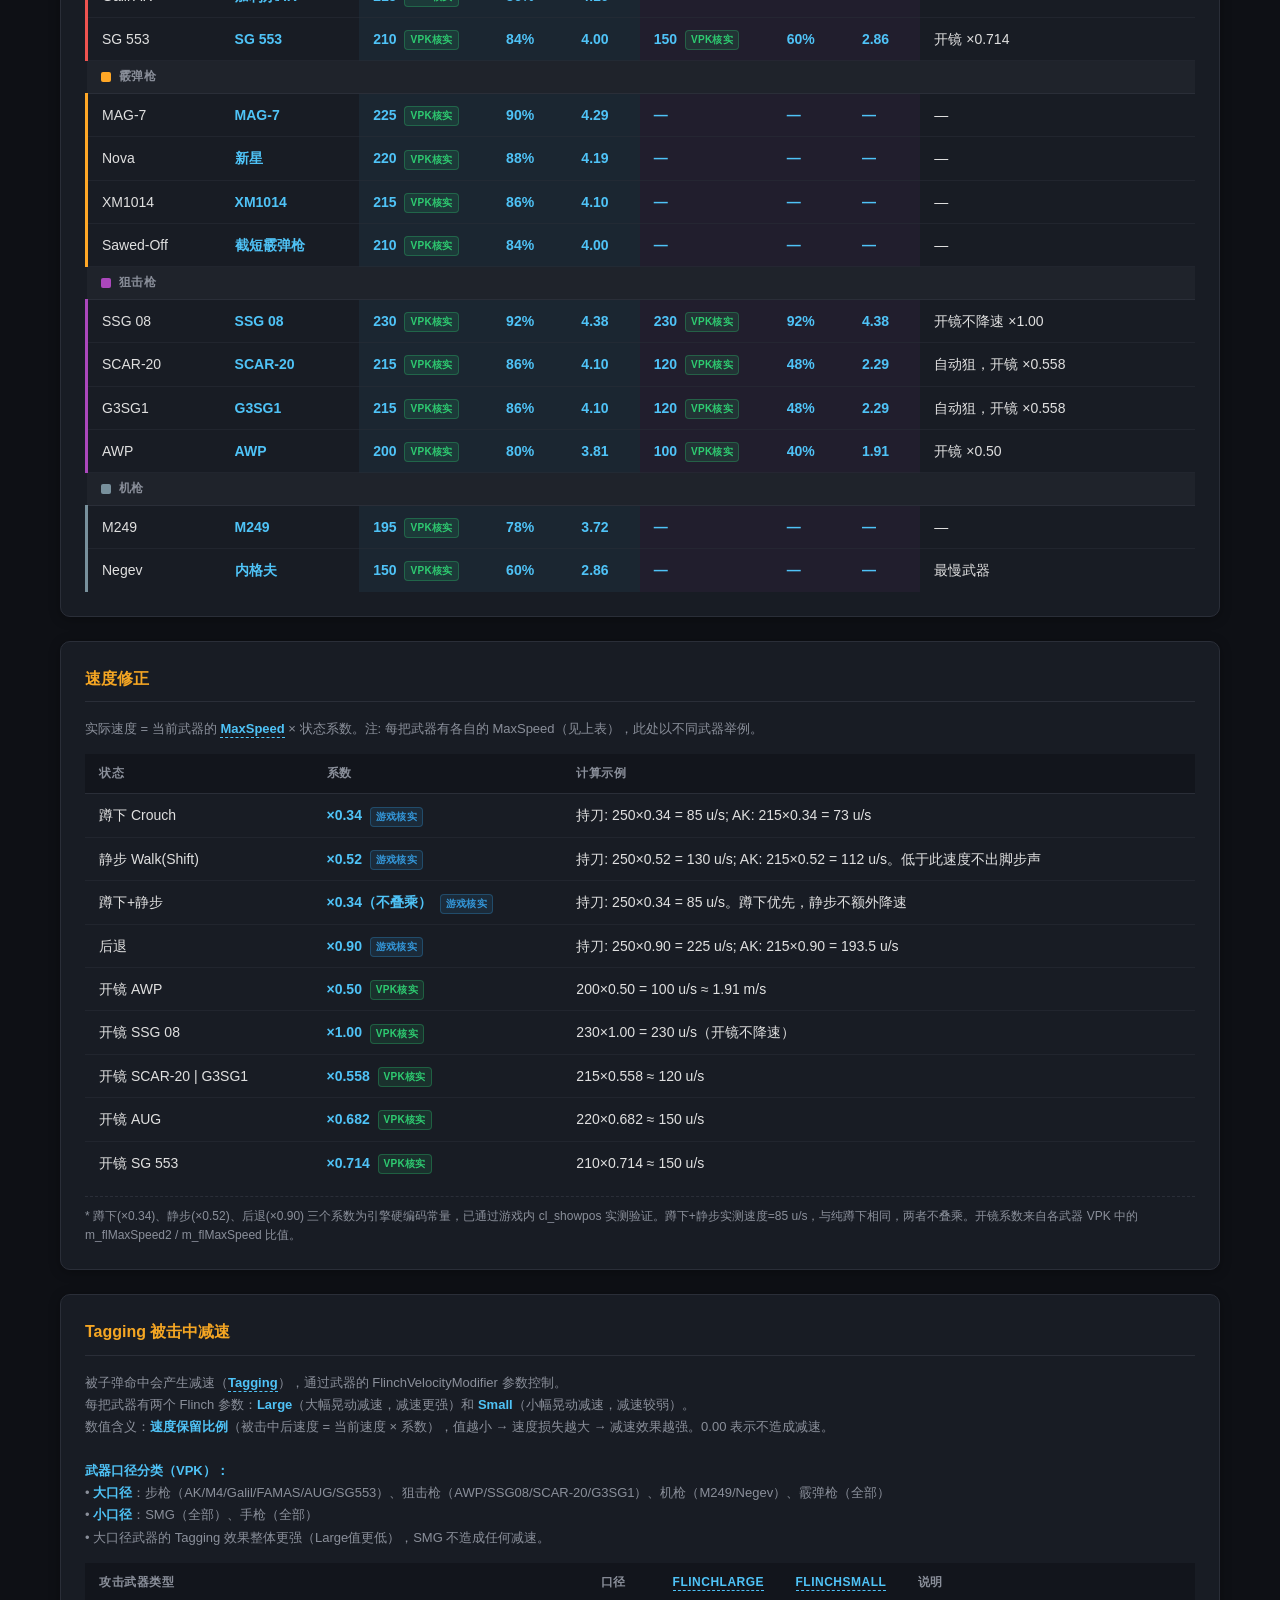
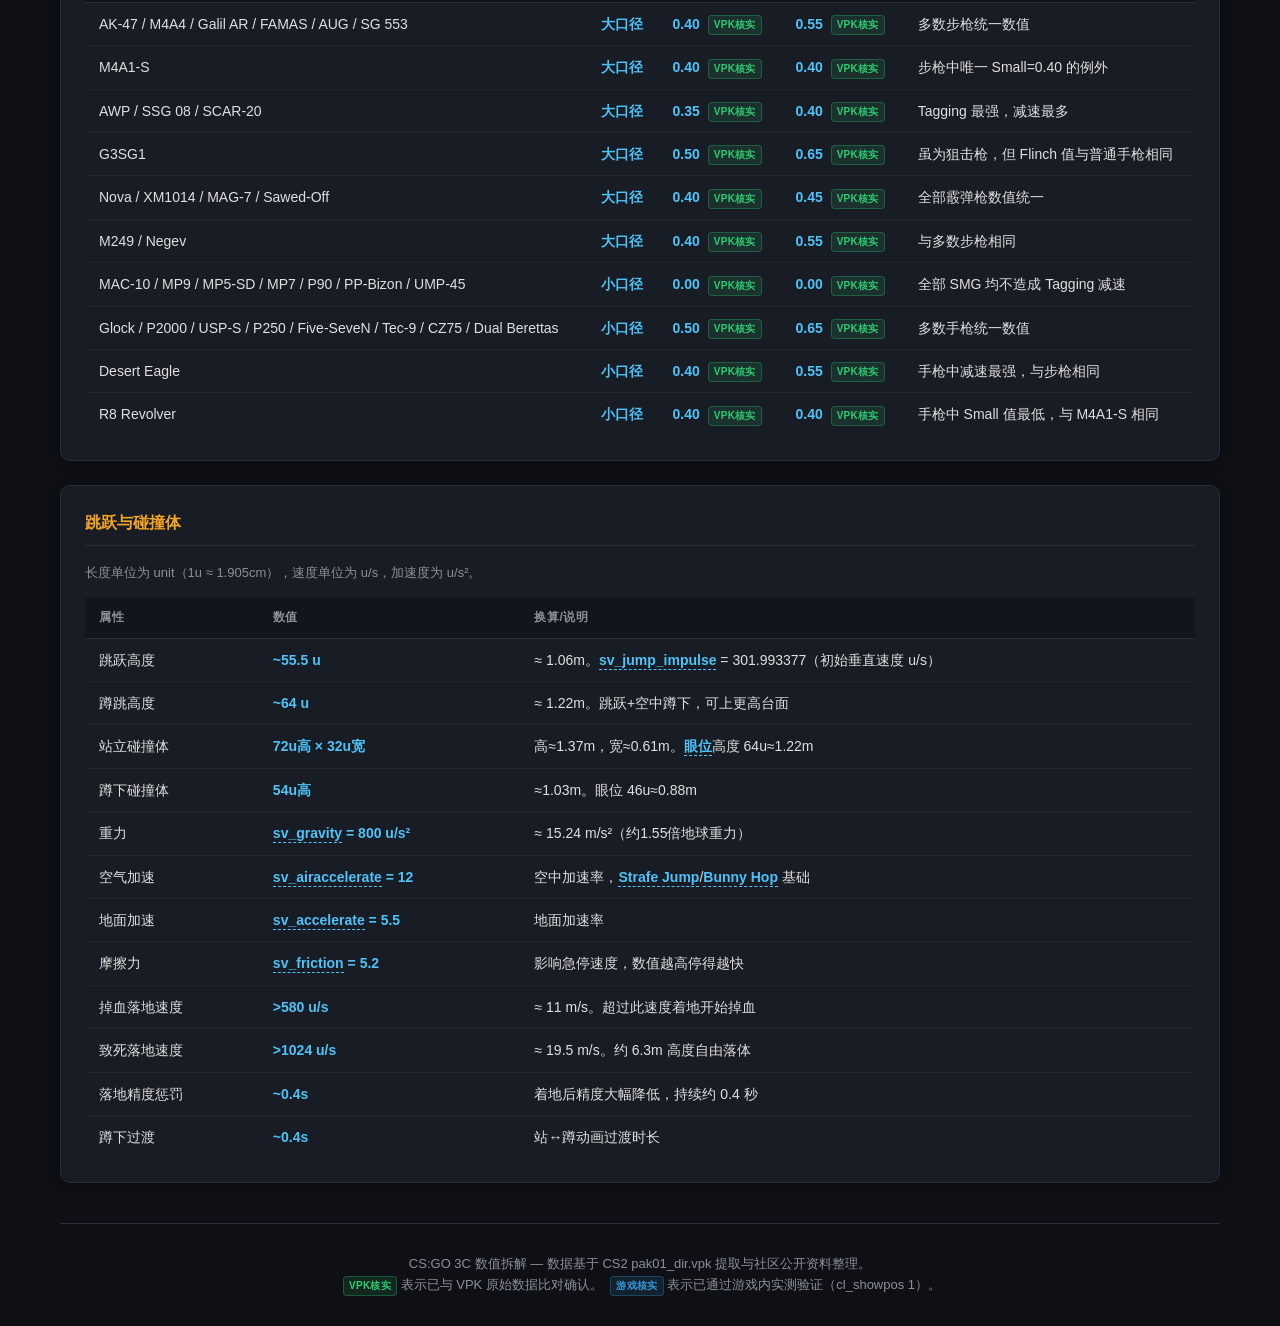
==== commit 996796b0: "feat: 移速表重构为多列展示(腰射/开镜)，新增列组双行表头和不同色块区分" ====
--- a/index.html
+++ b/index.html
@@ -18,6 +18,7 @@
                 <button class="nav-btn" data-tab="economy">Economy 经济</button>
                 <button class="nav-btn" data-tab="grenade">Grenade 投掷物</button>
                 <button class="nav-btn formula-toggle" id="formulaToggleBtn">📐 公式参考</button>
+                <button class="nav-btn data-notes-toggle" id="dataNotesToggleBtn">📋 数据整理说明</button>
             </nav>
         </header>
 
@@ -136,662 +137,124 @@
             </div>
         </div>
 
+        <!-- ==================== 悬浮窗：数据整理说明 ==================== -->
+        <div class="formula-float" id="dataNotesFloat">
+            <div class="formula-float-header" id="dataNotesFloatHeader">
+                <span class="formula-float-title">📋 数据整理说明</span>
+                <button class="formula-float-close" id="dataNotesCloseBtn">✕</button>
+            </div>
+            <div class="formula-float-body">
+                <p style="margin:0 0 0.8rem;color:#e0e0e0;"><strong>一、数据来源</strong></p>
+                <ul style="margin:0 0 1rem 1.2rem;padding:0;">
+                    <li><strong>VPK 原始数据</strong>：所有武器数值均来自 CS2 pak01_dir.vpk 中提取的两个核心文件：
+                        <code>scripts/weapons.vdata_c</code>（武器属性定义）和 <code>items_game.txt</code>（物品系统定义）。</li>
+                    <li><strong>游戏实测</strong>：速度修正系数（蹲下/静步/后退）通过游戏内 <code>cl_showpos 1</code> 实测验证。</li>
+                    <li>标注 <span class="vpk-verified">VPK核实</span> 的数据已与原始文件比对确认，
+                        <span class="game-verified">游戏核实</span> 表示经过游戏实测验证。</li>
+                </ul>
+
+                <p style="margin:0 0 0.8rem;color:#e0e0e0;"><strong>二、武器命名规范</strong></p>
+                <ul style="margin:0 0 1rem 1.2rem;padding:0;">
+                    <li>本项目所有表格统一采用 <strong>HUD 显示名</strong>（玩家在游戏内看到的名称），对应 items_game.txt 中 <code>item_name</code> 的本地化结果。</li>
+                    <li>CS2 中每把武器存在三层命名体系：
+                        <strong>引擎内部名</strong>（如 <code>weapon_hkp2000</code>）→
+                        <strong>本地化键</strong>（如 <code>#SFUI_WPNHUD_HKP2000</code>）→
+                        <strong>HUD显示名</strong>（如 P2000）。</li>
+                    <li>统一写法示例：<code>SSG 08</code>（有空格）、<code>SG 553</code>（有空格）、<code>Glock-18</code>（含后缀）、<code>CZ75-Auto</code>（含后缀）、<code>Galil AR</code>（含AR）。</li>
+                </ul>
+
+                <p style="margin:0 0 0.8rem;color:#e0e0e0;"><strong>三、武器分类与数量</strong></p>
+                <table style="width:100%;border-collapse:collapse;margin-bottom:0.8rem;">
+                    <thead>
+                        <tr style="border-bottom:1px solid #444;">
+                            <th style="text-align:left;padding:0.3rem 0.5rem;color:#f0b429;">类型</th>
+                            <th style="text-align:center;padding:0.3rem 0.5rem;color:#f0b429;">数量</th>
+                            <th style="text-align:left;padding:0.3rem 0.5rem;color:#f0b429;">包含武器</th>
+                        </tr>
+                    </thead>
+                    <tbody>
+                        <tr><td style="padding:0.2rem 0.5rem;">步枪 Rifle</td><td style="text-align:center;">7</td><td style="padding:0.2rem 0.5rem;">AK-47, M4A4, M4A1-S, SG 553, AUG, Galil AR, FAMAS</td></tr>
+                        <tr><td style="padding:0.2rem 0.5rem;">狙击枪 Sniper</td><td style="text-align:center;">4</td><td style="padding:0.2rem 0.5rem;">AWP, SSG 08, SCAR-20, G3SG1</td></tr>
+                        <tr><td style="padding:0.2rem 0.5rem;">冲锋枪 SMG</td><td style="text-align:center;">7</td><td style="padding:0.2rem 0.5rem;">MP9, MAC-10, UMP-45, P90, MP7, PP-Bizon, MP5-SD</td></tr>
+                        <tr><td style="padding:0.2rem 0.5rem;">手枪 Pistol</td><td style="text-align:center;">10</td><td style="padding:0.2rem 0.5rem;">Glock-18, USP-S, P2000, P250, Five-SeveN, Tec-9, CZ75-Auto, Desert Eagle, Dual Berettas, R8 Revolver</td></tr>
+                        <tr><td style="padding:0.2rem 0.5rem;">霰弹枪 Shotgun</td><td style="text-align:center;">4</td><td style="padding:0.2rem 0.5rem;">Nova, XM1014, MAG-7, Sawed-Off</td></tr>
+                        <tr><td style="padding:0.2rem 0.5rem;">机枪 Machine Gun</td><td style="text-align:center;">2</td><td style="padding:0.2rem 0.5rem;">M249, Negev</td></tr>
+                        <tr><td style="padding:0.2rem 0.5rem;">电击枪 Taser</td><td style="text-align:center;">1</td><td style="padding:0.2rem 0.5rem;">Zeus x27</td></tr>
+                        <tr style="border-top:1px solid #444;font-weight:bold;"><td style="padding:0.2rem 0.5rem;">合计</td><td style="text-align:center;">35</td><td style="padding:0.2rem 0.5rem;">共 35 把枪械/装备</td></tr>
+                    </tbody>
+                </table>
+
+                <p style="margin:0 0 0.8rem;color:#e0e0e0;"><strong>四、变体武器（共享装备槽）</strong></p>
+                <ul style="margin:0 0 1rem 1.2rem;padding:0;">
+                    <li>P2000 ↔ USP-S（共享 <code>weapon_hkp2000</code>）</li>
+                    <li>M4A4 ↔ M4A1-S（共享 <code>weapon_m4a1</code>，注意 <code>weapon_m4a1</code> 实际对应 M4A4）</li>
+                    <li>Desert Eagle ↔ R8 Revolver（共享 <code>weapon_deagle</code>）</li>
+                    <li>P250 ↔ CZ75-Auto（共享 <code>weapon_p250</code>）</li>
+                    <li>MP7 ↔ MP5-SD（共享 <code>weapon_mp7</code>）</li>
+                </ul>
+
+                <p style="margin:0 0 0.8rem;color:#e0e0e0;"><strong>五、投掷物</strong></p>
+                <ul style="margin:0 0 0.5rem 1.2rem;padding:0;">
+                    <li>共 6 种：HE手雷、闪光弹、烟雾弹、燃烧弹(T-Molotov $400)、燃烧弹(CT-Incendiary $600)、诱饵弹。</li>
+                    <li>竞技模式最多携带 4 颗（闪光弹最多 2 颗）。</li>
+                </ul>
+            </div>
+        </div>
+
         <main class="main">
             <!-- ==================== Character 角色 ==================== -->
             <section class="tab-panel active" id="tab-character">
                 <h2 class="section-title">Character 角色数值</h2>
-
-                <div class="card">
-                    <h3 class="card-title">生命与护甲系统</h3>
-                    <table class="data-table">
-                        <thead><tr><th>属性</th><th>数值</th><th>详细说明</th></tr></thead>
-                        <tbody>
-                            <tr><td>最大生命值</td><td class="val">100 HP</td><td>所有角色统一，无法增加</td></tr>
-                            <tr><td>护甲上限（Kevlar）</td><td class="val">100 AP</td><td>单独护甲 $650，防护胸/手臂/腹部</td></tr>
-                            <tr><td>头盔+护甲</td><td class="val">100 AP + 头盔</td><td>$1000；已有护甲补头盔 $350</td></tr>
-                            <tr><td>护甲伤害吸收率</td><td class="val">~66.66%</td><td>公式: FinalDmg = BaseDmg × (1 - ArmorRatio×0.5)</td></tr>
-                            <tr><td>护甲值消耗</td><td class="val">AbsorbedDmg × 0.5</td><td>每次受击消耗 = 被护甲吸收伤害 × 0.5</td></tr>
-                            <tr><td>穿甲率（ArmorPen）</td><td class="val">因武器而异</td><td>AK=77.5%, M4=70%, AWP=97.5%</td></tr>
-                            <tr><td>腿部与护甲</td><td class="val">护甲不生效</td><td>腿部不消耗护甲且无减伤，仅受×0.75倍率</td></tr>
-                        </tbody>
-                    </table>
-                </div>
-
-                <div class="card">
-                    <h3 class="card-title">伤害计算公式（完整步骤）</h3>
-                    <p class="card-desc">以 AK-47 在 1000u（≈19m）处有甲爆头为例演算：</p>
-                    <table class="data-table">
-                        <thead><tr><th>步骤</th><th>公式</th><th>说明与示例</th></tr></thead>
-                        <tbody>
-                            <tr><td>1. 基础伤害</td><td class="val">BaseDamage（无单位，整数）</td><td>武器固定值。AK47=36, M4A4=33, AWP=115</td></tr>
-                            <tr><td>2. 距离衰减</td><td class="val">BaseDmg × RangeMod^(dist/500)</td><td>dist 单位为 unit（1u≈1.9cm），每 500u（≈9.5m）衰减一次。<br>AK 1000u: 36 × 0.98^2 = 36 × 0.9604 = <strong>34.57</strong></td></tr>
-                            <tr><td>3. 部位倍率</td><td class="val">× HitGroup Multiplier</td><td>头×4.0, 胸/臂×1.0, 腹×1.25, 腿×0.75<br>AK 1000u 爆头: 34.57 × 4.0 = <strong>138.28</strong></td></tr>
-                            <tr><td>4. 护甲减伤</td><td class="val">× (1 - (1-ArmorPen) × 0.5)</td><td>ArmorRatio = 1 - ArmorPen。AK ArmorPen=77.5%, ArmorRatio=0.225<br>减伤系数 = 1 - 0.225×0.5 = 0.8875<br>138.28 × 0.8875 = <strong>122.72</strong></td></tr>
-                            <tr><td>5. 取整</td><td class="val">floor（向下取整）</td><td>122.72 → <strong>122 HP（>100，一击致死）</strong></td></tr>
-                        </tbody>
-                    </table>
-                    <p class="card-note">* 护甲减伤公式中，ArmorPen 越高（如 AK 77.5%、AWP 97.5%）→ ArmorRatio 越低 → 护甲减伤越少 → 最终伤害越高。</p>
-                </div>
-
-                <div class="card">
-                    <h3 class="card-title">击中区域伤害倍率</h3>
-                    <table class="data-table">
-                        <thead><tr><th>部位</th><th>倍率</th><th>护甲有效</th><th>说明</th></tr></thead>
-                        <tbody>
-                            <tr><td>头部 Head</td><td class="val">×4.0</td><td class="val">需头盔</td><td>AK无甲爆头=144（秒杀），有甲=111（仍秒杀）</td></tr>
-                            <tr><td>胸部 Chest</td><td class="val">×1.0</td><td class="val">是</td><td>基础伤害区域</td></tr>
-                            <tr><td>手臂 Arms</td><td class="val">×1.0</td><td class="val">是</td><td>与胸部相同</td></tr>
-                            <tr><td>腹部 Stomach</td><td class="val">×1.25</td><td class="val">是</td><td>常被忽视的高伤区域</td></tr>
-                            <tr><td>腿部 Legs</td><td class="val">×0.75</td><td class="val">否</td><td>AWP打腿仍可秒杀</td></tr>
-                        </tbody>
-                    </table>
-                </div>
-
-                <div class="card">
-                    <h3 class="card-title">移动速度（units/s）</h3>
-                    <p class="card-desc">单位为 u/s（units per second）。换算: m/s = u/s × 0.01905，km/h = m/s × 3.6。满速 250 u/s ≈ 4.76 m/s ≈ 17.1 km/h。占比以持刀 250 u/s 为 100%。</p>
-                    <table class="data-table">
-                        <thead><tr><th>持有武器</th><th>速度(u/s)</th><th>占比</th><th>≈ m/s</th><th>说明</th></tr></thead>
-                        <tbody>
-                            <tr><td>持刀 / C4</td><td class="val">250</td><td class="val">100%</td><td class="val">4.76</td><td>最高速度</td></tr>
-                            <tr><td>手雷</td><td class="val">245</td><td class="val">98%</td><td class="val">4.67</td><td>—</td></tr>
-                            <tr><td>Glock/USP/P250等</td><td class="val">240</td><td class="val">96%</td><td class="val">4.57</td><td>多数手枪</td></tr>
-                            <tr><td>Desert Eagle</td><td class="val">230</td><td class="val">92%</td><td class="val">4.38</td><td>手枪中较慢</td></tr>
-                            <tr><td>R8 Revolver</td><td class="val">220</td><td class="val">88%</td><td class="val">4.19</td><td>—</td></tr>
-                            <tr><td>MP9/MAC-10/Bizon</td><td class="val">240</td><td class="val">96%</td><td class="val">4.57</td><td>最快SMG</td></tr>
-                            <tr><td>MP5-SD</td><td class="val">235</td><td class="val">94%</td><td class="val">4.48</td><td>—</td></tr>
-                            <tr><td>UMP-45/P90</td><td class="val">230</td><td class="val">92%</td><td class="val">4.38</td><td>—</td></tr>
-                            <tr><td>MP7</td><td class="val">220</td><td class="val">88%</td><td class="val">4.19</td><td>—</td></tr>
-                            <tr><td>SSG 08</td><td class="val">230</td><td class="val">92%</td><td class="val">4.38</td><td>最快狙击枪</td></tr>
-                            <tr><td>M4A4/M4A1-S</td><td class="val">225</td><td class="val">90%</td><td class="val">4.29</td><td>—</td></tr>
-                            <tr><td>FAMAS/AUG</td><td class="val">220</td><td class="val">88%</td><td class="val">4.19</td><td>—</td></tr>
-                            <tr><td>AK-47/Galil</td><td class="val">215</td><td class="val">86%</td><td class="val">4.10</td><td>—</td></tr>
-                            <tr><td>SG 553</td><td class="val">210</td><td class="val">84%</td><td class="val">4.00</td><td>步枪中最慢</td></tr>
-                            <tr><td>SCAR-20/G3SG1</td><td class="val">215</td><td class="val">86%</td><td class="val">4.10</td><td>自动狙</td></tr>
-                            <tr><td>AWP</td><td class="val">200</td><td class="val">80%</td><td class="val">3.81</td><td>—</td></tr>
-                            <tr><td>M249</td><td class="val">195</td><td class="val">78%</td><td class="val">3.72</td><td>机枪</td></tr>
-                            <tr><td>Negev</td><td class="val">150</td><td class="val">60%</td><td class="val">2.86</td><td>最慢武器</td></tr>
-                        </tbody>
-                    </table>
-                </div>
-
-                <div class="card">
-                    <h3 class="card-title">速度修正</h3>
-                    <p class="card-desc">实际速度 = 武器基础速度 × 状态系数。多个状态可叠乘。</p>
-                    <table class="data-table">
-                        <thead><tr><th>状态</th><th>系数</th><th>计算示例</th></tr></thead>
-                        <tbody>
-                            <tr><td>蹲下 Crouch</td><td class="val">×0.34</td><td>持刀: 250×0.34 = 85 u/s ≈ 1.62 m/s</td></tr>
-                            <tr><td>静步 Walk(Shift)</td><td class="val">×0.52</td><td>持刀: 250×0.52 = 130 u/s。低于此速度不出脚步声</td></tr>
-                            <tr><td>蹲下+静步</td><td class="val">×0.34×0.52 = ×0.177</td><td>持刀: 250×0.177 ≈ 44 u/s ≈ 0.84 m/s</td></tr>
-                            <tr><td>后退</td><td class="val">×0.90</td><td>持刀: 250×0.90 = 225 u/s</td></tr>
-                            <tr><td>开镜 AWP</td><td class="val">×0.38</td><td>200×0.38 = 76 u/s ≈ 1.45 m/s</td></tr>
-                            <tr><td>开镜 AUG</td><td class="val">×0.545</td><td>220×0.545 = 119.9 u/s</td></tr>
-                            <tr><td>开镜 SG553</td><td class="val">×0.476</td><td>210×0.476 = 99.96 u/s</td></tr>
-                        </tbody>
-                    </table>
-                </div>
-
-                <div class="card">
-                    <h3 class="card-title">Tagging 被击中减速</h3>
-                    <p class="card-desc">被子弹命中会产生减速（Tagging），取决于攻击者武器和被击者持有武器。护甲降低 Tagging 效果约1/3。腿部中弹 Tagging 翻倍。</p>
-                    <table class="data-table">
-                        <thead><tr><th>攻击武器类型</th><th>Tagging值</th><th>无甲减速</th><th>有甲减速</th></tr></thead>
-                        <tbody>
-                            <tr><td>步枪（AK/M4等）</td><td class="val">0.60~0.65</td><td class="val">~35-40%</td><td class="val">~25-30%</td></tr>
-                            <tr><td>AWP</td><td class="val">0.85</td><td class="val">~50%</td><td class="val">~35%</td></tr>
-                            <tr><td>SMG</td><td class="val">0.50~0.55</td><td class="val">~25-30%</td><td class="val">~15-20%</td></tr>
-                            <tr><td>手枪</td><td class="val">0.35~0.50</td><td class="val">~15-25%</td><td class="val">~10-15%</td></tr>
-                            <tr><td>机枪</td><td class="val">0.65~0.80</td><td class="val">~35-50%</td><td class="val">~25-35%</td></tr>
-                        </tbody>
-                    </table>
-                </div>
-
-                <div class="card">
-                    <h3 class="card-title">跳跃与碰撞体</h3>
-                    <p class="card-desc">长度单位为 unit（1u ≈ 1.905cm），速度单位为 u/s，加速度为 u/s²。</p>
-                    <table class="data-table">
-                        <thead><tr><th>属性</th><th>数值</th><th>换算/说明</th></tr></thead>
-                        <tbody>
-                            <tr><td>跳跃高度</td><td class="val">~55.5 u</td><td>≈ 1.06m。sv_jump_impulse = 301.993377（初始垂直速度 u/s）</td></tr>
-                            <tr><td>蹲跳高度</td><td class="val">~64 u</td><td>≈ 1.22m。跳跃+空中蹲下，可上更高台面</td></tr>
-                            <tr><td>站立碰撞体 <span class="tip" data-tip="Bounding Box / Hull：引擎为角色生成的隐形包围盒，用于物理碰撞检测和子弹命中判定。站立时为 32×32×72u 的长方体。">ⓘ</span></td><td class="val">72u高 × 32u宽</td><td>高≈1.37m，宽≈0.61m。眼位高度 64u≈1.22m</td></tr>
-                            <tr><td>蹲下碰撞体 <span class="tip" data-tip="蹲下后碰撞盒高度从72u缩至54u（矮18u≈34cm），宽度不变。头部位置更低更难被爆头，且可通过54u高的矮通道/窗口。">ⓘ</span></td><td class="val">54u高</td><td>≈1.03m。眼位 46u≈0.88m</td></tr>
-                            <tr><td>重力</td><td class="val">sv_gravity = 800 u/s²</td><td>≈ 15.24 m/s²（约1.55倍地球重力）</td></tr>
-                            <tr><td>空气加速</td><td class="val">sv_airaccelerate = 12</td><td>空中加速率，Strafe Jump/Bunny Hop 基础</td></tr>
-                            <tr><td>地面加速</td><td class="val">sv_accelerate = 5.5</td><td>地面加速率</td></tr>
-                            <tr><td>摩擦力</td><td class="val">sv_friction = 5.2</td><td>影响急停速度，数值越高停得越快</td></tr>
-                            <tr><td>掉血落地速度</td><td class="val">>580 u/s</td><td>≈ 11 m/s。超过此速度着地开始掉血</td></tr>
-                            <tr><td>致死落地速度</td><td class="val">>1024 u/s</td><td>≈ 19.5 m/s。约 6.3m 高度自由落体</td></tr>
-                            <tr><td>落地精度惩罚</td><td class="val">~0.4s</td><td>着地后精度大幅降低，持续约 0.4 秒</td></tr>
-                            <tr><td>蹲下过渡</td><td class="val">~0.4s</td><td>站↔蹲动画过渡时长</td></tr>
-                        </tbody>
-                    </table>
-                </div>
+                <div id="character-cards"></div>
             </section>
 
             <!-- ==================== Control 操控 ==================== -->
             <section class="tab-panel" id="tab-control">
                 <h2 class="section-title">Control 操控数值</h2>
-
-                <div class="card">
-                    <h3 class="card-title">射击精度系统（Inaccuracy）</h3>
-                    <p class="card-desc">每把武器在不同状态下有固定的 Inaccuracy 值（引擎内部角度单位，非°度），值越大弹道散布锥角越大越不准。实际弹着点 = 固定 Spray Pattern + 随机 Inaccuracy 散布。数值仅用于相对比较，不直接对应角度。</p>
-                    <table class="data-table">
-                        <thead><tr><th>武器</th><th>站立静止</th><th>蹲下静止</th><th>移动中</th><th>空中</th><th>开镜</th></tr></thead>
-                        <tbody>
-                            <tr><td>AK-47</td><td class="val">7.01</td><td class="val">5.40</td><td class="val">175.06</td><td class="val">187.63</td><td class="val">—</td></tr>
-                            <tr><td>M4A4</td><td class="val">5.23</td><td class="val">4.19</td><td class="val">137.41</td><td class="val">157.35</td><td class="val">—</td></tr>
-                            <tr><td>M4A1-S</td><td class="val">4.61</td><td class="val">3.56</td><td class="val">121.47</td><td class="val">143.51</td><td class="val">—</td></tr>
-                            <tr><td>AWP（腰射）</td><td class="val">41.15</td><td class="val">27.62</td><td class="val">171.00</td><td class="val">609.38</td><td class="val">—</td></tr>
-                            <tr><td>AWP（开镜）</td><td class="val">—</td><td class="val">—</td><td class="val">—</td><td class="val">—</td><td class="val">3.17</td></tr>
-                            <tr><td>SSG 08（腰射）</td><td class="val">32.23</td><td class="val">21.56</td><td class="val">160.00</td><td class="val">450.00</td><td class="val">—</td></tr>
-                            <tr><td>SSG 08（开镜）</td><td class="val">—</td><td class="val">—</td><td class="val">—</td><td class="val">—</td><td class="val">4.50</td></tr>
-                            <tr><td>SG 553（开镜）</td><td class="val">—</td><td class="val">—</td><td class="val">—</td><td class="val">—</td><td class="val">3.04</td></tr>
-                            <tr><td>AUG（开镜）</td><td class="val">—</td><td class="val">—</td><td class="val">—</td><td class="val">—</td><td class="val">2.20</td></tr>
-                            <tr><td>Glock-18</td><td class="val">9.00</td><td class="val">7.20</td><td class="val">18.00</td><td class="val">46.72</td><td class="val">—</td></tr>
-                            <tr><td>USP-S</td><td class="val">7.49</td><td class="val">5.93</td><td class="val">20.97</td><td class="val">55.88</td><td class="val">—</td></tr>
-                            <tr><td>Desert Eagle</td><td class="val">8.43</td><td class="val">6.87</td><td class="val">35.34</td><td class="val">120.96</td><td class="val">—</td></tr>
-                            <tr><td>P90</td><td class="val">11.00</td><td class="val">7.98</td><td class="val">56.41</td><td class="val">82.49</td><td class="val">—</td></tr>
-                        </tbody>
-                    </table>
-                    <p class="card-note">* 蹲下精度比站立提升约20~25%。速度低于约34%最大速度时恢复站立精度。</p>
-                </div>
-
-                <div class="card">
-                    <h3 class="card-title">后坐力系统（Recoil）详解</h3>
-                    <table class="data-table">
-                        <thead><tr><th>概念</th><th>数值/机制</th><th>说明</th></tr></thead>
-                        <tbody>
-                            <tr><td>Spray Pattern</td><td class="val">固定弹道图案</td><td>每把武器有固定后坐力轨迹（25~30发）</td></tr>
-                            <tr><td>Recoil Magnitude</td><td class="val">AK≈30°, M4≈23°, AWP≈11°</td><td>完整弹匣总后坐力幅度</td></tr>
-                            <tr><td>View Punch</td><td class="val">= Recoil × ~0.45</td><td>屏幕视觉晃动</td></tr>
-                            <tr><td>AK前7发</td><td class="val">纯上抬约11.5°</td><td>压枪持续向下拉</td></tr>
-                            <tr><td>AK第8-20发</td><td class="val">左右Z字形偏移</td><td>最难控制阶段</td></tr>
-                            <tr><td>M4A4特性</td><td class="val">偏移≈AK的75%</td><td>更易控制</td></tr>
-                            <tr><td>M4A1-S特性</td><td class="val">偏移≈AK的60%</td><td>最易控弹步枪之一</td></tr>
-                        </tbody>
-                    </table>
-                </div>
-
-                <div class="card">
-                    <h3 class="card-title">精度与后坐力恢复时间</h3>
-                    <table class="data-table">
-                        <thead><tr><th>武器</th><th>Cycle Time</th><th>精度恢复</th><th>后坐力完全恢复</th><th>推荐点射</th></tr></thead>
-                        <tbody>
-                            <tr><td>AK-47</td><td class="val">0.10s (600RPM)</td><td class="val">~0.45s</td><td class="val">~0.55s</td><td>2-3发,间隔0.4s+</td></tr>
-                            <tr><td>M4A4</td><td class="val">0.09s (666RPM)</td><td class="val">~0.38s</td><td class="val">~0.48s</td><td>3-5发,间隔0.35s+</td></tr>
-                            <tr><td>M4A1-S</td><td class="val">0.10s (600RPM)</td><td class="val">~0.35s</td><td class="val">~0.45s</td><td>3-5发连射精度优秀</td></tr>
-                            <tr><td>AWP</td><td class="val">1.46s (拉栓)</td><td class="val">~1.25s</td><td class="val">~1.46s</td><td>每发拉栓</td></tr>
-                            <tr><td>Desert Eagle</td><td class="val">0.22s (267RPM)</td><td class="val">~0.80s</td><td class="val">~1.10s</td><td>必须等恢复再射</td></tr>
-                            <tr><td>Glock-18</td><td class="val">0.15s (400RPM)</td><td class="val">~0.30s</td><td class="val">~0.40s</td><td>连点即可</td></tr>
-                            <tr><td>USP-S</td><td class="val">0.17s (352RPM)</td><td class="val">~0.35s</td><td class="val">~0.45s</td><td>精准点射</td></tr>
-                        </tbody>
-                    </table>
-                </div>
-
-                <div class="card">
-                    <h3 class="card-title">武器操作时间（秒）</h3>
-                    <table class="data-table">
-                        <thead><tr><th>武器</th><th>换弹</th><th>切出(Deploy)</th><th>特殊</th></tr></thead>
-                        <tbody>
-                            <tr><td>AK-47</td><td class="val">2.50s</td><td class="val">0.70s</td><td>—</td></tr>
-                            <tr><td>M4A4</td><td class="val">3.07s</td><td class="val">0.70s</td><td>—</td></tr>
-                            <tr><td>M4A1-S</td><td class="val">3.07s</td><td class="val">0.70s</td><td>—</td></tr>
-                            <tr><td>AWP</td><td class="val">3.67s</td><td class="val">1.00s</td><td>拉栓1.46s; 开镜0.30s</td></tr>
-                            <tr><td>SSG 08</td><td class="val">3.70s</td><td class="val">0.80s</td><td>拉栓1.26s; 开镜0.20s</td></tr>
-                            <tr><td>SG 553</td><td class="val">2.80s</td><td class="val">0.70s</td><td>开/关镜0.20s</td></tr>
-                            <tr><td>AUG</td><td class="val">3.80s</td><td class="val">0.70s</td><td>开/关镜0.20s</td></tr>
-                            <tr><td>Glock-18</td><td class="val">2.17s</td><td class="val">0.50s</td><td>可切Burst(3连发)</td></tr>
-                            <tr><td>USP-S</td><td class="val">2.17s</td><td class="val">0.50s</td><td>消音器</td></tr>
-                            <tr><td>Desert Eagle</td><td class="val">2.17s</td><td class="val">0.50s</td><td>—</td></tr>
-                            <tr><td>CZ75-Auto</td><td class="val">2.70s</td><td class="val">1.20s</td><td>切出最慢手枪</td></tr>
-                            <tr><td>R8 Revolver</td><td class="val">2.30s</td><td class="val">0.50s</td><td>左键蓄力0.4s; 右键扇射</td></tr>
-                            <tr><td>刀 Knife</td><td class="val">—</td><td class="val">0.50s</td><td>左键25dmg, 右键55/180dmg</td></tr>
-                        </tbody>
-                    </table>
-                </div>
-
-                <div class="card">
-                    <h3 class="card-title">急停（Counter-Strafe）详解</h3>
-                    <table class="data-table">
-                        <thead><tr><th>要素</th><th>数值</th><th>说明</th></tr></thead>
-                        <tbody>
-                            <tr><td>精度阈值速度</td><td class="val">~34% 最大速度</td><td>AK: 215×0.34≈73 u/s</td></tr>
-                            <tr><td>反向急停耗时</td><td class="val">~0.06~0.10s</td><td>约2-3帧（64tick）</td></tr>
-                            <tr><td>自然减速耗时</td><td class="val">~0.25~0.40s</td><td>松键靠摩擦力，远慢于急停</td></tr>
-                            <tr><td>蹲下急停</td><td class="val">~0.1s</td><td>蹲下瞬间速度降至34%</td></tr>
-                            <tr><td>64tick vs 128tick</td><td class="val">15.6ms / 7.8ms</td><td>128tick急停响应更精确</td></tr>
-                        </tbody>
-                    </table>
-                </div>
-
-                <div class="card">
-                    <h3 class="card-title">壁射穿透（Wall Bang）</h3>
-                    <table class="data-table">
-                        <thead><tr><th>武器</th><th>穿透力</th><th>说明</th></tr></thead>
-                        <tbody>
-                            <tr><td>AWP</td><td class="val">250</td><td>可穿大部分薄墙，穿墙仍致命</td></tr>
-                            <tr><td>AK-47/M4</td><td class="val">200</td><td>可穿木门/薄墙</td></tr>
-                            <tr><td>P90</td><td class="val">170</td><td>SMG中穿透最强</td></tr>
-                            <tr><td>Glock-18</td><td class="val">100</td><td>多数手枪穿透力弱</td></tr>
-                            <tr><td>Desert Eagle</td><td class="val">200</td><td>手枪中穿透最强（同步枪）</td></tr>
-                        </tbody>
-                    </table>
-                    <p class="card-note">* 穿透后伤害约为原伤害的10%~60%，取决于材质厚度。材质衰减: 木头~30%, 薄墙~50%, 铁板~70%。</p>
-                </div>
+                <div id="control-cards"></div>
             </section>
 
             <!-- ==================== Camera 镜头 ==================== -->
             <section class="tab-panel" id="tab-camera">
                 <h2 class="section-title">Camera 镜头数值</h2>
-
-                <div class="card">
-                    <h3 class="card-title">视野角度（FOV）详细</h3>
-                    <table class="data-table">
-                        <thead><tr><th>武器/状态</th><th>FOV</th><th>放大倍率</th><th>开镜移速</th><th>说明</th></tr></thead>
-                        <tbody>
-                            <tr><td>默认</td><td class="val">90°</td><td class="val">1.0x</td><td class="val">—</td><td>固定值不可更改</td></tr>
-                            <tr><td>AWP 一倍镜</td><td class="val">40°</td><td class="val">2.25x</td><td class="val">×0.38</td><td>—</td></tr>
-                            <tr><td>AWP 二倍镜</td><td class="val">10°</td><td class="val">9.0x</td><td class="val">×0.38</td><td>—</td></tr>
-                            <tr><td>SSG08 一倍镜</td><td class="val">40°</td><td class="val">2.25x</td><td class="val">×0.38</td><td>—</td></tr>
-                            <tr><td>SSG08 二倍镜</td><td class="val">15°</td><td class="val">6.0x</td><td class="val">×0.38</td><td>—</td></tr>
-                            <tr><td>SCAR-20 一倍镜</td><td class="val">40°</td><td class="val">2.25x</td><td class="val">×0.38</td><td>—</td></tr>
-                            <tr><td>SCAR-20 二倍镜</td><td class="val">15°</td><td class="val">6.0x</td><td class="val">×0.38</td><td>—</td></tr>
-                            <tr><td>G3SG1 同上</td><td class="val">40°/15°</td><td class="val">2.25x/6.0x</td><td class="val">×0.38</td><td>—</td></tr>
-                            <tr><td>SG 553</td><td class="val">30°</td><td class="val">3.0x</td><td class="val">×0.476</td><td>T侧步枪镜</td></tr>
-                            <tr><td>AUG</td><td class="val">30°</td><td class="val">3.0x</td><td class="val">×0.545</td><td>CT侧步枪镜</td></tr>
-                        </tbody>
-                    </table>
-                </div>
-
-                <div class="card">
-                    <h3 class="card-title">灵敏度系统</h3>
-                    <table class="data-table">
-                        <thead><tr><th>参数</th><th>默认值</th><th>说明</th></tr></thead>
-                        <tbody>
-                            <tr><td>sensitivity</td><td class="val">2.5</td><td>基础灵敏度</td></tr>
-                            <tr><td>zoom_sensitivity_ratio_mouse</td><td class="val">1.0</td><td>开镜灵敏度倍率</td></tr>
-                            <tr><td>m_rawinput</td><td class="val">1（推荐）</td><td>跳过系统鼠标加速</td></tr>
-                            <tr><td>m_yaw / m_pitch</td><td class="val">0.022</td><td>每count转动角度</td></tr>
-                        </tbody>
-                    </table>
-                </div>
-
-                <div class="card">
-                    <h3 class="card-title">灵敏度换算公式</h3>
-                    <table class="data-table">
-                        <thead><tr><th>公式</th><th>表达式</th><th>说明</th></tr></thead>
-                        <tbody>
-                            <tr><td>eDPI</td><td class="val">DPI × sensitivity</td><td>职业选手平均~800 eDPI</td></tr>
-                            <tr><td>360°距离(英寸)</td><td class="val">360/(sens×m_yaw×DPI)</td><td>400DPI×2.0: ≈20.45英寸≈52cm</td></tr>
-                            <tr><td>开镜灵敏度</td><td class="val">sens×zoom_ratio×(scopeFOV/90)</td><td>AWP一倍: 2.5×1.0×(40/90)≈1.11</td></tr>
-                            <tr><td>cm/360°</td><td class="val">2.54×360/(DPI×sens×m_yaw)</td><td>职业选手~30~60cm</td></tr>
-                            <tr><td>职业参考</td><td class="val">s1mple:1236, ZywOo:800, device:760</td><td>eDPI值</td></tr>
-                        </tbody>
-                    </table>
-                </div>
-
-                <div class="card">
-                    <h3 class="card-title">镜头晃动系统</h3>
-                    <table class="data-table">
-                        <thead><tr><th>类型</th><th>触发</th><th>幅度</th><th>持续</th><th>说明</th></tr></thead>
-                        <tbody>
-                            <tr><td>View Punch</td><td class="val">射击</td><td class="val">Recoil×0.45</td><td class="val">射击期间</td><td>准星视觉上抬</td></tr>
-                            <tr><td>Aim Punch(无甲)</td><td class="val">被击中</td><td class="val">大幅随机偏移</td><td class="val">~0.3~0.5s</td><td>极大干扰瞄准</td></tr>
-                            <tr><td>Aim Punch(有甲)</td><td class="val">被击中</td><td class="val">轻微偏移</td><td class="val">~0.1~0.2s</td><td>护甲核心价值</td></tr>
-                            <tr><td>Aim Punch(有甲头部)</td><td class="val">头部中弹</td><td class="val">中等偏移</td><td class="val">~0.2~0.3s</td><td>有头盔仍明显</td></tr>
-                            <tr><td>落地冲击</td><td class="val">高处落地</td><td class="val">视角下沉</td><td class="val">~0.3s</td><td>配合精度惩罚0.4s</td></tr>
-                        </tbody>
-                    </table>
-                </div>
-
-                <div class="card">
-                    <h3 class="card-title">视觉效果</h3>
-                    <table class="data-table">
-                        <thead><tr><th>效果</th><th>触发</th><th>持续</th><th>说明</th></tr></thead>
-                        <tbody>
-                            <tr><td>闪光弹（正面）</td><td class="val">看到爆炸</td><td class="val">~2.5~3.5s全白</td><td>背对~1s</td></tr>
-                            <tr><td>烟雾弹</td><td class="val">弹体引爆</td><td class="val">~18s</td><td>半径~288u; 可被火烧散</td></tr>
-                            <tr><td>燃烧弹</td><td class="val">落地引燃</td><td class="val">~7s</td><td>约40 DPS; 可被烟灭</td></tr>
-                            <tr><td>C4安装</td><td class="val">安装中</td><td class="val">3.0s</td><td>锁定低头视角</td></tr>
-                            <tr><td>C4拆除</td><td class="val">拆除中</td><td class="val">5.0/10.0s</td><td>有/无拆弹器</td></tr>
-                        </tbody>
-                    </table>
-                </div>
+                <div id="camera-cards"></div>
             </section>
 
             <!-- ==================== Weapon 武器 ==================== -->
             <section class="tab-panel" id="tab-weapon">
                 <h2 class="section-title">Weapon 武器数值</h2>
-
-                <div class="card">
-                    <h3 class="card-title">步枪（Rifle）</h3>
-                    <table class="data-table">
-                        <thead><tr><th>武器</th><th>阵营</th><th>价格</th><th>基伤</th><th>射速</th><th>弹匣</th><th>移速</th><th>穿甲率</th><th>射程衰减</th><th>穿透力</th><th>奖励</th></tr></thead>
-                        <tbody>
-                            <tr><td>AK-47</td><td class="val">T</td><td class="val">$2700</td><td class="val">36</td><td class="val">600</td><td class="val">30/90</td><td class="val">215</td><td class="val">77.5%</td><td class="val">0.98</td><td class="val">200</td><td class="val">$300</td></tr>
-                            <tr><td>M4A4</td><td class="val">CT</td><td class="val">$3100</td><td class="val">33</td><td class="val">666</td><td class="val">30/90</td><td class="val">225</td><td class="val">70%</td><td class="val">0.97</td><td class="val">200</td><td class="val">$300</td></tr>
-                            <tr><td>M4A1-S</td><td class="val">CT</td><td class="val">$2900</td><td class="val">38</td><td class="val">600</td><td class="val">25/75</td><td class="val">225</td><td class="val">70%</td><td class="val">0.99</td><td class="val">200</td><td class="val">$300</td></tr>
-                            <tr><td>SG 553</td><td class="val">T</td><td class="val">$3000</td><td class="val">30</td><td class="val">666</td><td class="val">30/90</td><td class="val">210</td><td class="val">100%</td><td class="val">0.98</td><td class="val">200</td><td class="val">$300</td></tr>
-                            <tr><td>AUG</td><td class="val">CT</td><td class="val">$3300</td><td class="val">28</td><td class="val">666</td><td class="val">30/90</td><td class="val">220</td><td class="val">90%</td><td class="val">0.96</td><td class="val">200</td><td class="val">$300</td></tr>
-                            <tr><td>Galil AR</td><td class="val">T</td><td class="val">$1800</td><td class="val">30</td><td class="val">666</td><td class="val">35/90</td><td class="val">215</td><td class="val">77.5%</td><td class="val">0.98</td><td class="val">200</td><td class="val">$300</td></tr>
-                            <tr><td>FAMAS</td><td class="val">CT</td><td class="val">$2050</td><td class="val">30</td><td class="val">666</td><td class="val">25/90</td><td class="val">220</td><td class="val">70%</td><td class="val">0.96</td><td class="val">200</td><td class="val">$300</td></tr>
-                        </tbody>
-                    </table>
-                </div>
-
-                <div class="card">
-                    <h3 class="card-title">步枪 — 各距离伤害（有甲目标）</h3>
-                    <p class="card-desc">500u ≈ 9.5m，1000u ≈ 19m，1500u ≈ 28.6m，2000u ≈ 38m。<br>公式: floor(BaseDmg × RangeMod^(dist/500) × 部位倍率 × (1-(1-ArmorPen)×0.5))。下表数值单位为 HP。</p>
-                    <table class="data-table">
-                        <thead><tr><th>武器</th><th>500u头</th><th>500u胸</th><th>1000u头</th><th>1000u胸</th><th>1500u头</th><th>2000u头</th></tr></thead>
-                        <tbody>
-                            <tr><td>AK-47</td><td class="val">111</td><td class="val">27</td><td class="val">109</td><td class="val">27</td><td class="val">107</td><td class="val">104</td></tr>
-                            <tr><td>M4A4</td><td class="val">92</td><td class="val">23</td><td class="val">89</td><td class="val">22</td><td class="val">86</td><td class="val">84</td></tr>
-                            <tr><td>M4A1-S</td><td class="val">106</td><td class="val">26</td><td class="val">105</td><td class="val">26</td><td class="val">104</td><td class="val">103</td></tr>
-                            <tr><td>SG 553</td><td class="val">120</td><td class="val">30</td><td class="val">118</td><td class="val">29</td><td class="val">115</td><td class="val">113</td></tr>
-                        </tbody>
-                    </table>
-                    <p class="card-note">* AK-47任意距离有甲爆头>100（秒杀），M4系无法有甲一击爆头。SG553 100%穿甲率，有甲爆头最高。</p>
-                </div>
-
-                <div class="card">
-                    <h3 class="card-title">狙击枪（Sniper）</h3>
-                    <table class="data-table">
-                        <thead><tr><th>武器</th><th>阵营</th><th>价格</th><th>基伤</th><th>射速</th><th>弹匣</th><th>移速</th><th>穿甲率</th><th>射程衰减</th><th>穿透力</th><th>奖励</th></tr></thead>
-                        <tbody>
-                            <tr><td>AWP</td><td class="val">双方</td><td class="val">$4750</td><td class="val">115</td><td class="val">41</td><td class="val">10/30</td><td class="val">200</td><td class="val">97.5%</td><td class="val">0.99</td><td class="val">250</td><td class="val">$100</td></tr>
-                            <tr><td>SSG 08</td><td class="val">双方</td><td class="val">$1700</td><td class="val">88</td><td class="val">48</td><td class="val">10/90</td><td class="val">230</td><td class="val">85%</td><td class="val">0.98</td><td class="val">200</td><td class="val">$300</td></tr>
-                            <tr><td>SCAR-20</td><td class="val">CT</td><td class="val">$5000</td><td class="val">80</td><td class="val">240</td><td class="val">20/90</td><td class="val">215</td><td class="val">82.5%</td><td class="val">0.98</td><td class="val">200</td><td class="val">$300</td></tr>
-                            <tr><td>G3SG1</td><td class="val">T</td><td class="val">$5000</td><td class="val">80</td><td class="val">240</td><td class="val">20/90</td><td class="val">215</td><td class="val">82.5%</td><td class="val">0.98</td><td class="val">200</td><td class="val">$300</td></tr>
-                        </tbody>
-                    </table>
-                    <p class="card-note">* AWP胸部一击毙命（112有甲），腿部85（仍致残）。AWP击杀奖励仅$100。SSG08(Scout)可蹲跳开镜射击。</p>
-                </div>
-
-                <div class="card">
-                    <h3 class="card-title">冲锋枪（SMG）</h3>
-                    <table class="data-table">
-                        <thead><tr><th>武器</th><th>阵营</th><th>价格</th><th>基伤</th><th>射速</th><th>弹匣</th><th>移速</th><th>穿甲率</th><th>衰减</th><th>奖励</th></tr></thead>
-                        <tbody>
-                            <tr><td>MP9</td><td class="val">CT</td><td class="val">$1250</td><td class="val">26</td><td class="val">857</td><td class="val">30/120</td><td class="val">240</td><td class="val">60%</td><td class="val">0.84</td><td class="val">$600</td></tr>
-                            <tr><td>MAC-10</td><td class="val">T</td><td class="val">$1050</td><td class="val">27</td><td class="val">800</td><td class="val">30/100</td><td class="val">240</td><td class="val">57.5%</td><td class="val">0.82</td><td class="val">$600</td></tr>
-                            <tr><td>UMP-45</td><td class="val">双方</td><td class="val">$1200</td><td class="val">35</td><td class="val">666</td><td class="val">25/100</td><td class="val">230</td><td class="val">65%</td><td class="val">0.75</td><td class="val">$600</td></tr>
-                            <tr><td>P90</td><td class="val">双方</td><td class="val">$2350</td><td class="val">26</td><td class="val">857</td><td class="val">50/100</td><td class="val">230</td><td class="val">69%</td><td class="val">0.86</td><td class="val">$300</td></tr>
-                            <tr><td>MP7</td><td class="val">双方</td><td class="val">$1500</td><td class="val">29</td><td class="val">750</td><td class="val">30/120</td><td class="val">220</td><td class="val">62.5%</td><td class="val">0.85</td><td class="val">$600</td></tr>
-                            <tr><td>PP-Bizon</td><td class="val">双方</td><td class="val">$1400</td><td class="val">27</td><td class="val">750</td><td class="val">64/120</td><td class="val">240</td><td class="val">57.5%</td><td class="val">0.83</td><td class="val">$600</td></tr>
-                            <tr><td>MP5-SD</td><td class="val">双方</td><td class="val">$1500</td><td class="val">27</td><td class="val">750</td><td class="val">30/120</td><td class="val">235</td><td class="val">62.5%</td><td class="val">0.83</td><td class="val">$600</td></tr>
-                        </tbody>
-                    </table>
-                    <p class="card-note">* SMG射程衰减低(0.75~0.86)远距离伤害骤降。击杀奖励$600(P90例外$300)。</p>
-                </div>
-
-                <div class="card">
-                    <h3 class="card-title">手枪（Pistol）</h3>
-                    <table class="data-table">
-                        <thead><tr><th>武器</th><th>阵营</th><th>价格</th><th>基伤</th><th>射速</th><th>弹匣</th><th>移速</th><th>穿甲率</th><th>衰减</th><th>奖励</th></tr></thead>
-                        <tbody>
-                            <tr><td>Glock-18</td><td class="val">T默认</td><td class="val">$200</td><td class="val">30</td><td class="val">400</td><td class="val">20/120</td><td class="val">240</td><td class="val">47%</td><td class="val">0.75</td><td class="val">$300</td></tr>
-                            <tr><td>USP-S</td><td class="val">CT默认</td><td class="val">$200</td><td class="val">35</td><td class="val">352</td><td class="val">12/24</td><td class="val">240</td><td class="val">50.5%</td><td class="val">0.79</td><td class="val">$300</td></tr>
-                            <tr><td>P2000</td><td class="val">CT默认</td><td class="val">$200</td><td class="val">35</td><td class="val">352</td><td class="val">13/52</td><td class="val">240</td><td class="val">50.5%</td><td class="val">0.79</td><td class="val">$300</td></tr>
-                            <tr><td>P250</td><td class="val">双方</td><td class="val">$300</td><td class="val">38</td><td class="val">400</td><td class="val">13/26</td><td class="val">240</td><td class="val">77.65%</td><td class="val">0.80</td><td class="val">$300</td></tr>
-                            <tr><td>Five-SeveN</td><td class="val">CT</td><td class="val">$500</td><td class="val">32</td><td class="val">400</td><td class="val">20/100</td><td class="val">240</td><td class="val">91.15%</td><td class="val">0.88</td><td class="val">$300</td></tr>
-                            <tr><td>Tec-9</td><td class="val">T</td><td class="val">$500</td><td class="val">33</td><td class="val">500</td><td class="val">18/90</td><td class="val">240</td><td class="val">90.15%</td><td class="val">0.85</td><td class="val">$300</td></tr>
-                            <tr><td>CZ75-Auto</td><td class="val">双方</td><td class="val">$500</td><td class="val">31</td><td class="val">600</td><td class="val">12/12</td><td class="val">240</td><td class="val">77.65%</td><td class="val">0.85</td><td class="val">$300</td></tr>
-                            <tr><td>Desert Eagle</td><td class="val">双方</td><td class="val">$700</td><td class="val">63</td><td class="val">267</td><td class="val">7/35</td><td class="val">230</td><td class="val">93.2%</td><td class="val">0.81</td><td class="val">$300</td></tr>
-                            <tr><td>Dual Berettas</td><td class="val">双方</td><td class="val">$300</td><td class="val">38</td><td class="val">500</td><td class="val">30/120</td><td class="val">240</td><td class="val">57.5%</td><td class="val">0.79</td><td class="val">$300</td></tr>
-                            <tr><td>R8 Revolver</td><td class="val">双方</td><td class="val">$600</td><td class="val">86</td><td class="val">120</td><td class="val">8/8</td><td class="val">220</td><td class="val">93.2%</td><td class="val">0.81</td><td class="val">$300</td></tr>
-                        </tbody>
-                    </table>
-                    <p class="card-note">* Glock穿甲率仅47%（有甲爆头打不死）。Deagle任意距离有甲爆头秒杀。CZ75弹匣12+12且切出1.2s。</p>
-                </div>
-
-                <div class="card">
-                    <h3 class="card-title">手枪关键伤害（有甲, 500u近距离）</h3>
-                    <table class="data-table">
-                        <thead><tr><th>武器</th><th>有甲爆头</th><th>无甲爆头</th><th>有甲胸</th><th>一击爆头？</th></tr></thead>
-                        <tbody>
-                            <tr><td>Glock-18</td><td class="val">~47</td><td class="val">120</td><td class="val">~12</td><td class="val">❌</td></tr>
-                            <tr><td>USP-S</td><td class="val">~57</td><td class="val">140</td><td class="val">~14</td><td class="val">❌</td></tr>
-                            <tr><td>P250</td><td class="val">~100</td><td class="val">152</td><td class="val">~25</td><td class="val">✅近距离</td></tr>
-                            <tr><td>Five-SeveN</td><td class="val">~115</td><td class="val">128</td><td class="val">~27</td><td class="val">✅</td></tr>
-                            <tr><td>Tec-9</td><td class="val">~118</td><td class="val">132</td><td class="val">~28</td><td class="val">✅</td></tr>
-                            <tr><td>Desert Eagle</td><td class="val">~232</td><td class="val">252</td><td class="val">~56</td><td class="val">✅任意距离</td></tr>
-                            <tr><td>R8 Revolver</td><td class="val">~316</td><td class="val">344</td><td class="val">~77</td><td class="val">✅蓄力</td></tr>
-                        </tbody>
-                    </table>
-                </div>
-
-                <div class="card">
-                    <h3 class="card-title">霰弹枪（Shotgun）</h3>
-                    <table class="data-table">
-                        <thead><tr><th>武器</th><th>价格</th><th>单丸伤</th><th>弹丸数</th><th>满伤</th><th>射速</th><th>弹匣</th><th>移速</th><th>穿甲率</th><th>奖励</th></tr></thead>
-                        <tbody>
-                            <tr><td>Nova</td><td class="val">$1050</td><td class="val">26</td><td class="val">9</td><td class="val">234</td><td class="val">68</td><td class="val">8/32</td><td class="val">220</td><td class="val">50%</td><td class="val">$900</td></tr>
-                            <tr><td>XM1014</td><td class="val">$2000</td><td class="val">20</td><td class="val">6</td><td class="val">120</td><td class="val">171</td><td class="val">7/32</td><td class="val">215</td><td class="val">80%</td><td class="val">$900</td></tr>
-                            <tr><td>MAG-7</td><td class="val">$1300</td><td class="val">30</td><td class="val">8</td><td class="val">240</td><td class="val">71</td><td class="val">5/32</td><td class="val">225</td><td class="val">75%</td><td class="val">$900</td></tr>
-                            <tr><td>Sawed-Off</td><td class="val">$1100</td><td class="val">32</td><td class="val">8</td><td class="val">256</td><td class="val">71</td><td class="val">7/32</td><td class="val">210</td><td class="val">75%</td><td class="val">$900</td></tr>
-                        </tbody>
-                    </table>
-                    <p class="card-note">* 击杀奖励$900（全武器最高）。射程衰减极大(RangeMod~0.70-0.80)，仅近距离有效。</p>
-                </div>
-
-                <div class="card">
-                    <h3 class="card-title">机枪（Machine Gun）</h3>
-                    <table class="data-table">
-                        <thead><tr><th>武器</th><th>价格</th><th>基伤</th><th>射速</th><th>弹匣</th><th>移速</th><th>穿甲率</th><th>奖励</th></tr></thead>
-                        <tbody>
-                            <tr><td>M249</td><td class="val">$5200</td><td class="val">32</td><td class="val">750</td><td class="val">100/200</td><td class="val">195</td><td class="val">80%</td><td class="val">$300</td></tr>
-                            <tr><td>Negev</td><td class="val">$1700</td><td class="val">35</td><td class="val">1000</td><td class="val">150/200</td><td class="val">150</td><td class="val">75%</td><td class="val">$300</td></tr>
-                        </tbody>
-                    </table>
-                    <p class="card-note">* Negev开火初始扩散极大，持续~2s后弹道收束，定位区域封锁。</p>
-                </div>
+                <div id="weapon-cards"></div>
             </section>
 
             <!-- ==================== Economy 经济 ==================== -->
             <section class="tab-panel" id="tab-economy">
                 <h2 class="section-title">Economy 经济系统</h2>
-
-                <div class="card">
-                    <h3 class="card-title">回合胜负奖励（竞技模式）</h3>
-                    <table class="data-table">
-                        <thead><tr><th>情况</th><th>金额</th><th>说明</th></tr></thead>
-                        <tbody>
-                            <tr><td>击杀获胜</td><td class="val">$3250</td><td>消灭所有敌方</td></tr>
-                            <tr><td>炸弹爆炸(T)/拆除(CT)</td><td class="val">$3500</td><td>目标获胜额外+250</td></tr>
-                            <tr><td>时间耗尽(CT胜)</td><td class="val">$3250</td><td>CT防守成功</td></tr>
-                            <tr><td>T方安装C4后被拆除</td><td class="val">+$800</td><td>输了但安装C4的额外奖励(每人)</td></tr>
-                        </tbody>
-                    </table>
-                </div>
-
-                <div class="card">
-                    <h3 class="card-title">连败奖励递增（Loss Bonus）</h3>
-                    <table class="data-table">
-                        <thead><tr><th>连续失败</th><th>奖励</th><th>说明</th></tr></thead>
-                        <tbody>
-                            <tr><td>第1轮</td><td class="val">$1400</td><td>基础失败奖励</td></tr>
-                            <tr><td>连续2轮</td><td class="val">$1900</td><td>+$500</td></tr>
-                            <tr><td>连续3轮</td><td class="val">$2400</td><td>+$500</td></tr>
-                            <tr><td>连续4轮</td><td class="val">$2900</td><td>+$500</td></tr>
-                            <tr><td>连续5轮+</td><td class="val">$3400</td><td>上限</td></tr>
-                            <tr><td>胜利后再输</td><td class="val">重置$1400</td><td>胜利重置连败计数</td></tr>
-                        </tbody>
-                    </table>
-                </div>
-
-                <div class="card">
-                    <h3 class="card-title">金钱规则</h3>
-                    <table class="data-table">
-                        <thead><tr><th>项目</th><th>数值</th><th>说明</th></tr></thead>
-                        <tbody>
-                            <tr><td>金钱上限</td><td class="val">$16000</td><td>超出不计</td></tr>
-                            <tr><td>手枪局初始</td><td class="val">$800</td><td>第1轮和第16轮</td></tr>
-                            <tr><td>半场切换</td><td class="val">重置为$800</td><td>第16轮开始</td></tr>
-                            <tr><td>击杀奖励</td><td class="val">因武器而异</td><td>步枪$300, SMG$600, 霰弹$900, AWP$100, 刀$1500</td></tr>
-                        </tbody>
-                    </table>
-                </div>
-
-                <div class="card">
-                    <h3 class="card-title">击杀奖励一览</h3>
-                    <table class="data-table">
-                        <thead><tr><th>武器类型</th><th>奖励</th><th>说明</th></tr></thead>
-                        <tbody>
-                            <tr><td>刀 Knife</td><td class="val">$1500</td><td>最高击杀奖励</td></tr>
-                            <tr><td>霰弹枪</td><td class="val">$900</td><td>Nova/XM1014/MAG-7/Sawed-Off</td></tr>
-                            <tr><td>SMG（多数）</td><td class="val">$600</td><td>MP9/MAC-10/UMP/MP7/Bizon/MP5</td></tr>
-                            <tr><td>手枪</td><td class="val">$300</td><td>所有手枪</td></tr>
-                            <tr><td>步枪</td><td class="val">$300</td><td>AK/M4/SG/AUG/Galil/FAMAS</td></tr>
-                            <tr><td>P90</td><td class="val">$300</td><td>SMG中唯一$300</td></tr>
-                            <tr><td>狙击枪（多数）</td><td class="val">$300</td><td>SSG08/SCAR-20/G3SG1</td></tr>
-                            <tr><td>AWP</td><td class="val">$100</td><td>最低击杀奖励</td></tr>
-                            <tr><td>手雷</td><td class="val">$300</td><td>HE手雷击杀</td></tr>
-                            <tr><td>燃烧弹</td><td class="val">$300</td><td>火焰击杀</td></tr>
-                        </tbody>
-                    </table>
-                </div>
-
-                <div class="card">
-                    <h3 class="card-title">装备价格速查</h3>
-                    <table class="data-table">
-                        <thead><tr><th>装备</th><th>价格</th><th>说明</th></tr></thead>
-                        <tbody>
-                            <tr><td>护甲 Kevlar</td><td class="val">$650</td><td>仅躯干防护</td></tr>
-                            <tr><td>护甲+头盔</td><td class="val">$1000</td><td>已有护甲补头盔$350</td></tr>
-                            <tr><td>拆弹器 Defuse Kit</td><td class="val">$400</td><td>CT专属，拆弹5s→10s</td></tr>
-                            <tr><td>Zeus x27</td><td class="val">$200</td><td>电击枪，一击毙命，仅1发</td></tr>
-                        </tbody>
-                    </table>
-                </div>
-
-                <div class="card">
-                    <h3 class="card-title">经济局策略参考</h3>
-                    <table class="data-table">
-                        <thead><tr><th>策略</th><th>团队资金</th><th>推荐购买</th><th>说明</th></tr></thead>
-                        <tbody>
-                            <tr><td>全 Eco（省钱）</td><td class="val"><$2000/人</td><td class="val">仅默认手枪</td><td>完全存钱，为下一轮满买做准备</td></tr>
-                            <tr><td>Force Buy</td><td class="val">$2000~3500/人</td><td class="val">手枪+护甲 或 Galil/FAMAS+护甲</td><td>赌一把，不留余地</td></tr>
-                            <tr><td>Half Buy</td><td class="val">$2500~4000/人</td><td class="val">SMG+护甲头盔</td><td>经济局过渡，确保下轮可满买</td></tr>
-                            <tr><td>Full Buy</td><td class="val">>$4500/人</td><td class="val">步枪+护甲头盔+投掷物+拆弹器</td><td>标准满买配置</td></tr>
-                            <tr><td>AWP Full Buy</td><td class="val">>$6000/人</td><td class="val">AWP+手枪+护甲头盔+投掷物</td><td>狙击手配置</td></tr>
-                        </tbody>
-                    </table>
-                </div>
+                <div id="economy-cards"></div>
             </section>
 
             <!-- ==================== Grenade 投掷物 ==================== -->
             <section class="tab-panel" id="tab-grenade">
                 <h2 class="section-title">Grenade 投掷物详解</h2>
-
-                <div class="card">
-                    <h3 class="card-title">投掷物基础数据</h3>
-                    <table class="data-table">
-                        <thead><tr><th>道具</th><th>价格</th><th>携带上限</th><th>效果</th><th>持续时间</th><th>引爆延迟</th></tr></thead>
-                        <tbody>
-                            <tr><td>HE手雷</td><td class="val">$300</td><td class="val">1颗</td><td class="val">最高98伤害(范围递减)</td><td class="val">瞬间</td><td class="val">拔销后~1.5s</td></tr>
-                            <tr><td>闪光弹</td><td class="val">$200</td><td class="val">2颗</td><td class="val">致盲</td><td class="val">~1~3.5s</td><td class="val">拔销后~1.5s</td></tr>
-                            <tr><td>烟雾弹</td><td class="val">$300</td><td class="val">1颗</td><td class="val">遮挡视野</td><td class="val">~18s</td><td class="val">落地后~0.5s</td></tr>
-                            <tr><td>燃烧弹(T-Molotov)</td><td class="val">$400</td><td class="val">1颗</td><td class="val">~40 DPS范围伤害</td><td class="val">~7s</td><td class="val">落地即引燃</td></tr>
-                            <tr><td>燃烧弹(CT-Incendiary)</td><td class="val">$600</td><td class="val">1颗</td><td class="val">~40 DPS范围伤害</td><td class="val">~7s</td><td class="val">落地即引燃</td></tr>
-                            <tr><td>诱饵弹</td><td class="val">$50</td><td class="val">1颗</td><td class="val">模拟枪声</td><td class="val">~15s</td><td class="val">落地后开始</td></tr>
-                        </tbody>
-                    </table>
-                </div>
-
-                <div class="card">
-                    <h3 class="card-title">HE手雷详细机制</h3>
-                    <table class="data-table">
-                        <thead><tr><th>属性</th><th>数值</th><th>说明</th></tr></thead>
-                        <tbody>
-                            <tr><td>最大伤害</td><td class="val">98（无甲）/ 57（有甲）</td><td>贴脸爆炸</td></tr>
-                            <tr><td>伤害半径</td><td class="val">~350 units</td><td>超出范围无伤害</td></tr>
-                            <tr><td>伤害衰减</td><td class="val">线性递减</td><td>距爆炸点越远伤害越低</td></tr>
-                            <tr><td>护甲减伤</td><td class="val">约42%</td><td>有甲约减免42%伤害</td></tr>
-                            <tr><td>队友伤害</td><td class="val">竞技模式有效</td><td>可炸伤队友</td></tr>
-                            <tr><td>自伤</td><td class="val">有</td><td>可炸伤自己</td></tr>
-                        </tbody>
-                    </table>
-                </div>
-
-                <div class="card">
-                    <h3 class="card-title">闪光弹详细机制</h3>
-                    <table class="data-table">
-                        <thead><tr><th>条件</th><th>致盲时间</th><th>说明</th></tr></thead>
-                        <tbody>
-                            <tr><td>正面直视（近距离）</td><td class="val">~3.0~3.5s</td><td>全白，完全看不见</td></tr>
-                            <tr><td>正面直视（远距离）</td><td class="val">~2.0~2.5s</td><td>距离越远效果减弱</td></tr>
-                            <tr><td>侧面</td><td class="val">~1.0~2.0s</td><td>部分致盲</td></tr>
-                            <tr><td>背对</td><td class="val">~0.5~1.0s</td><td>轻微致盲或无效</td></tr>
-                            <tr><td>完全遮挡</td><td class="val">0s</td><td>墙体完全遮挡则无效</td></tr>
-                        </tbody>
-                    </table>
-                </div>
-
-                <div class="card">
-                    <h3 class="card-title">烟雾弹详细机制</h3>
-                    <table class="data-table">
-                        <thead><tr><th>属性</th><th>数值</th><th>说明</th></tr></thead>
-                        <tbody>
-                            <tr><td>持续时间</td><td class="val">~18s</td><td>从完全展开到消散</td></tr>
-                            <tr><td>扩散时间</td><td class="val">~0.5s</td><td>引爆到完全展开</td></tr>
-                            <tr><td>烟雾半径</td><td class="val">~288 units</td><td>球形范围</td></tr>
-                            <tr><td>One-way smoke</td><td class="val">—</td><td>利用烟雾边缘高度差单向透视</td></tr>
-                            <tr><td>与燃烧弹交互</td><td class="val">烟灭火</td><td>烟雾弹可熄灭范围内燃烧弹火焰</td></tr>
-                            <tr><td>弹道</td><td class="val">受重力影响</td><td>可反弹（2次），需练习定点烟</td></tr>
-                        </tbody>
-                    </table>
-                </div>
-
-                <div class="card">
-                    <h3 class="card-title">燃烧弹详细机制</h3>
-                    <table class="data-table">
-                        <thead><tr><th>属性</th><th>数值</th><th>说明</th></tr></thead>
-                        <tbody>
-                            <tr><td>DPS（每秒伤害）</td><td class="val">~40 HP/s</td><td>站在火中持续受伤</td></tr>
-                            <tr><td>持续时间</td><td class="val">~7s</td><td>—</td></tr>
-                            <tr><td>范围</td><td class="val">圆形，会向低处蔓延</td><td>楼梯/斜面火焰向下扩散</td></tr>
-                            <tr><td>T方Molotov</td><td class="val">$400</td><td>瓶身，投掷弧度不同</td></tr>
-                            <tr><td>CT方Incendiary</td><td class="val">$600</td><td>更贵但效果相同</td></tr>
-                            <tr><td>护甲减伤</td><td class="val">有（轻微）</td><td>护甲可略微降低火焰伤害</td></tr>
-                            <tr><td>烟雾弹交互</td><td class="val">可被烟灭</td><td>在火上扔烟雾弹可熄灭</td></tr>
-                            <tr><td>队友伤害(T)</td><td class="val">T方Molotov伤队友</td><td>竞技模式下T的Molotov伤害队友</td></tr>
-                        </tbody>
-                    </table>
-                </div>
-
-                <div class="card">
-                    <h3 class="card-title">投掷方式</h3>
-                    <table class="data-table">
-                        <thead><tr><th>按键</th><th>方式</th><th>距离</th><th>说明</th></tr></thead>
-                        <tbody>
-                            <tr><td>左键</td><td class="val">远投</td><td class="val">最远</td><td>标准投掷，抛物线最高</td></tr>
-                            <tr><td>右键</td><td class="val">近投</td><td class="val">最近</td><td>脚下/近距离投掷</td></tr>
-                            <tr><td>左+右键</td><td class="val">中投</td><td class="val">中等</td><td>中等距离，抛物线较平</td></tr>
-                            <tr><td>移动+跳跃投</td><td class="val">跳投</td><td class="val">更远+更高</td><td>借助跳跃惯性增加距离（可绑定键）</td></tr>
-                        </tbody>
-                    </table>
-                </div>
-
-                <div class="card">
-                    <h3 class="card-title">竞技模式投掷物上限</h3>
-                    <table class="data-table">
-                        <thead><tr><th>总携带上限</th><th>组合示例</th></tr></thead>
-                        <tbody>
-                            <tr><td class="val">最多4颗（含闪光弹×2）</td><td>1烟+2闪+1火 / 1烟+1闪+1HE+1火</td></tr>
-                        </tbody>
-                    </table>
-                </div>
+                <div id="grenade-cards"></div>
             </section>
         </main>
 
         <footer class="footer">
-            <p>CS:GO 3C 数值拆解 — 数据基于 CS:GO 游戏文件与社区公开资料整理，部分为近似值，仅供参考</p>
+            <p>CS:GO 3C 数值拆解 — 数据基于 CS2 pak01_dir.vpk 提取与社区公开资料整理。<br>
+            <span class="vpk-verified">VPK核实</span> 表示已与 VPK 原始数据比对确认。
+            <span class="game-verified">游戏核实</span> 表示已通过游戏内实测验证（cl_showpos 1）。</p>
         </footer>
+
+        <!-- 置顶按钮 -->
+        <button class="back-to-top" id="backToTopBtn" title="回到顶部">↑</button>
     </div>
 
+    <script src="character.js"></script>
+    <script src="control.js"></script>
+    <script src="camera.js"></script>
+    <script src="weapons.js"></script>
+    <script src="economy.js"></script>
+    <script src="grenade.js"></script>
     <script src="app.js"></script>
 </body>
 </html>
--- a/style.css
+++ b/style.css
@@ -154,10 +154,17 @@
 }
 
 /* ===== Table ===== */
+.table-wrapper {
+    width: 100%;
+    overflow-x: auto;
+    -webkit-overflow-scrolling: touch;
+}
+
 .data-table {
     width: 100%;
     border-collapse: collapse;
     font-size: 14px;
+    table-layout: auto;
 }
 
 .data-table thead {
@@ -180,6 +187,16 @@
     padding: 10px 14px;
     border-bottom: 1px solid rgba(42,46,56,0.5);
     vertical-align: middle;
+    word-break: break-word;
+}
+
+.data-table td:first-child {
+    white-space: nowrap;
+    font-weight: 500;
+}
+
+.data-table td:last-child {
+    min-width: 120px;
 }
 
 .data-table tbody tr {
@@ -216,16 +233,10 @@
     .header { padding: 20px 0 15px; }
     .logo { font-size: 22px; }
     .nav-btn { padding: 8px 16px; font-size: 13px; }
-    .card { padding: 16px; }
+    .card { padding: 14px; }
     .data-table { font-size: 12px; }
     .data-table th, .data-table td { padding: 8px 10px; }
     .section-title { font-size: 18px; }
-
-    .data-table {
-        display: block;
-        overflow-x: auto;
-        -webkit-overflow-scrolling: touch;
-    }
 
     .formula-float {
         width: 95vw !important;
@@ -321,11 +332,16 @@
 }
 .formula-float-body .data-table {
     font-size: 12px;
+    min-width: 0;
 }
 .formula-float-body .data-table th,
 .formula-float-body .data-table td {
     padding: 7px 10px;
 }
+.formula-float-body .data-table .val {
+    white-space: normal;
+    word-break: break-word;
+}
 .formula-float-body h4 {
     font-size: 13px;
 }
@@ -334,37 +350,20 @@
     margin-bottom: 10px;
 }
 
-/* ===== Tooltip Tip Icon ===== */
-.tip {
-    display: inline-flex;
-    align-items: center;
-    justify-content: center;
-    width: 16px;
-    height: 16px;
-    font-size: 11px;
-    font-style: normal;
-    line-height: 1;
-    color: var(--accent);
-    border: 1px solid var(--accent);
-    border-radius: 50%;
+/* ===== Tooltip Term（术语标注，hover 文字触发） ===== */
+.term {
+    color: var(--accent2);
+    font-weight: 600;
     cursor: help;
-    position: relative;
-    vertical-align: middle;
-    margin-left: 4px;
-    opacity: 0.75;
-    transition: opacity 0.2s;
-}
-.tip:hover {
-    opacity: 1;
-}
-.tip::after {
-    content: attr(data-tip);
-    position: absolute;
-    left: 50%;
-    bottom: calc(100% + 8px);
-    transform: translateX(-50%);
+    border-bottom: 1px dashed var(--accent2);
+    padding-bottom: 1px;
+}
+
+/* JS 动态 tooltip（position:fixed，不受 overflow 裁剪） */
+.term-tooltip {
+    position: fixed;
     width: max-content;
-    max-width: 320px;
+    max-width: 340px;
     padding: 10px 14px;
     background: #1e2230;
     color: var(--text);
@@ -376,17 +375,300 @@
     box-shadow: 0 4px 20px rgba(0, 0, 0, 0.5);
     white-space: normal;
     pointer-events: none;
+    z-index: 10000;
+    opacity: 0;
+    transition: opacity 0.15s;
+}
+.term-tooltip.visible {
+    opacity: 1;
+}
+
+/* ===== Pipeline 横向步骤流水线 ===== */
+.pl-track {
+    display: flex;
+    align-items: flex-start;
+    gap: 0;
+    overflow-x: auto;
+    padding-bottom: 4px;
+    -webkit-overflow-scrolling: touch;
+}
+
+.pl-node {
+    flex-shrink: 0;
+    display: flex;
+    flex-direction: column;
+    align-items: center;
+    gap: 6px;
+    padding: 12px 14px;
+    border-radius: 8px;
+    cursor: pointer;
+    transition: all 0.2s;
+    min-width: 100px;
+    text-align: center;
+    border: 1px solid transparent;
+}
+.pl-node:hover {
+    background: rgba(255, 255, 255, 0.04);
+}
+.pl-node.active {
+    background: rgba(245, 166, 35, 0.08);
+    border-color: var(--accent);
+}
+
+.pl-num {
+    display: inline-flex;
+    align-items: center;
+    justify-content: center;
+    width: 26px;
+    height: 26px;
+    border-radius: 50%;
+    background: var(--border);
+    color: var(--text-dim);
+    font-size: 12px;
+    font-weight: 700;
+    transition: all 0.2s;
+}
+.pl-node.active .pl-num {
+    background: linear-gradient(135deg, var(--accent), #e0941a);
+    color: #0e1015;
+}
+
+.pl-name {
+    font-size: 12px;
+    font-weight: 600;
+    color: var(--text-dim);
+    white-space: nowrap;
+    transition: color 0.2s;
+}
+.pl-node.active .pl-name {
+    color: #fff;
+}
+
+.pl-formula {
+    font-size: 11px;
+    color: var(--accent2);
+    font-family: 'Consolas', 'Monaco', 'Courier New', monospace;
+    opacity: 0.7;
+    white-space: nowrap;
+    max-width: 180px;
+    overflow: hidden;
+    text-overflow: ellipsis;
+}
+.pl-node.active .pl-formula {
+    opacity: 1;
+}
+
+.pl-arrow {
+    flex-shrink: 0;
+    display: flex;
+    align-items: center;
+    color: var(--accent);
+    font-size: 16px;
+    opacity: 0.4;
+    padding: 0 2px;
+    margin-top: 14px;
+    user-select: none;
+}
+
+/* 演算面板 */
+.pl-detail {
+    margin-top: 16px;
+    border-top: 1px solid var(--border);
+    padding-top: 16px;
+}
+
+.pl-detail-panel {
+    display: none;
+    animation: fadeIn 0.25s ease;
+}
+.pl-detail-panel.active {
+    display: block;
+}
+
+.pl-detail-title {
+    font-size: 14px;
+    font-weight: 600;
+    color: var(--accent);
+    margin-bottom: 10px;
+}
+
+.pl-detail-formula {
+    font-size: 15px;
+    font-weight: 500;
+    color: var(--accent2);
+    background: rgba(79, 195, 247, 0.06);
+    border: 1px solid rgba(79, 195, 247, 0.15);
+    border-radius: 6px;
+    padding: 10px 14px;
+    font-family: 'Consolas', 'Monaco', 'Courier New', monospace;
+    line-height: 1.5;
+    margin-bottom: 10px;
+}
+
+.pl-detail-example {
+    font-size: 13px;
+    color: var(--text-dim);
+    line-height: 1.8;
+    padding: 10px 14px;
+    background: rgba(255, 255, 255, 0.02);
+    border-radius: 6px;
+    border: 1px solid rgba(255, 255, 255, 0.04);
+}
+.pl-detail-example strong {
+    color: var(--accent2);
+    font-weight: 700;
+}
+
+@media (max-width: 768px) {
+    .pl-node { min-width: 80px; padding: 8px 10px; }
+    .pl-name { font-size: 11px; }
+    .pl-formula { font-size: 10px; max-width: 120px; }
+    .pl-detail-formula { font-size: 13px; }
+}
+
+/* ===== VPK 核实标记 ===== */
+.vpk-verified {
+    display: inline-block;
+    font-size: 10px;
+    font-weight: 600;
+    color: #2ecc71;
+    background: rgba(46, 204, 113, 0.12);
+    border: 1px solid rgba(46, 204, 113, 0.3);
+    border-radius: 4px;
+    padding: 1px 5px;
+    margin-left: 4px;
+    vertical-align: middle;
+    letter-spacing: 0.3px;
+    white-space: nowrap;
+}
+
+/* ===== 游戏核实标记 ===== */
+.game-verified {
+    display: inline-block;
+    font-size: 10px;
+    font-weight: 600;
+    color: #3498db;
+    background: rgba(52, 152, 219, 0.12);
+    border: 1px solid rgba(52, 152, 219, 0.3);
+    border-radius: 4px;
+    padding: 1px 5px;
+    margin-left: 4px;
+    vertical-align: middle;
+    letter-spacing: 0.3px;
+    white-space: nowrap;
+}
+
+/* ===== 数据整理说明按钮 ===== */
+.data-notes-toggle {
+    background: rgba(240, 180, 41, 0.12) !important;
+    border-color: var(--accent) !important;
+    color: var(--accent) !important;
+}
+.data-notes-toggle:hover {
+    background: rgba(240, 180, 41, 0.25) !important;
+}
+.data-notes-toggle.float-active {
+    background: rgba(240, 180, 41, 0.3) !important;
+    box-shadow: 0 0 12px rgba(240, 180, 41, 0.3);
+}
+
+/* ===== 置顶按钮 ===== */
+.back-to-top {
+    position: fixed;
+    bottom: 32px;
+    right: 32px;
+    width: 44px;
+    height: 44px;
+    border-radius: 50%;
+    border: 1px solid var(--border);
+    background: var(--bg-card);
+    color: var(--accent);
+    font-size: 20px;
+    font-weight: 700;
+    cursor: pointer;
+    z-index: 9998;
     opacity: 0;
     visibility: hidden;
-    transition: opacity 0.2s, visibility 0.2s;
-    z-index: 10000;
-}
-.tip:hover::after {
+    transform: translateY(10px);
+    transition: all 0.3s ease;
+    display: flex;
+    align-items: center;
+    justify-content: center;
+    box-shadow: 0 4px 16px rgba(0, 0, 0, 0.4);
+}
+.back-to-top.visible {
     opacity: 1;
     visibility: visible;
-}
-/* 如果 tip 靠近左边缘，防止溢出 */
-td:first-child .tip::after {
-    left: 0;
-    transform: translateX(0);
-}
+    transform: translateY(0);
+}
+.back-to-top:hover {
+    background: rgba(245, 166, 35, 0.15);
+    border-color: var(--accent);
+    box-shadow: 0 4px 20px rgba(245, 166, 35, 0.2);
+}
+
+/* ===== 分类色块 ===== */
+.cat-divider-row td {
+    padding: 6px 14px !important;
+    background: rgba(255, 255, 255, 0.03) !important;
+    border-bottom: 1px solid var(--border) !important;
+    font-size: 12px;
+}
+
+/* ===== 列组双行表头 ===== */
+.col-group-row {
+    border-bottom: none !important;
+}
+.col-group-th {
+    text-align: center !important;
+    color: var(--accent) !important;
+    font-size: 11px !important;
+    font-weight: 700 !important;
+    letter-spacing: 1px;
+    border-bottom: 1px solid var(--accent) !important;
+    padding: 6px 10px !important;
+}
+.col-group-empty {
+    border-bottom: 1px solid var(--border) !important;
+    vertical-align: bottom !important;
+}
+
+/* 列组配色：腰射/默认 - 蓝色调 */
+th.cg-primary,
+td.cg-primary {
+    background: rgba(79, 195, 247, 0.06) !important;
+}
+th.col-group-th.cg-primary {
+    background: rgba(79, 195, 247, 0.12) !important;
+    border-bottom-color: rgba(79, 195, 247, 0.5) !important;
+    color: #4fc3f7 !important;
+}
+
+/* 列组配色：开镜/模式二 - 紫色调 */
+th.cg-secondary,
+td.cg-secondary {
+    background: rgba(171, 71, 188, 0.06) !important;
+}
+th.col-group-th.cg-secondary {
+    background: rgba(171, 71, 188, 0.12) !important;
+    border-bottom-color: rgba(171, 71, 188, 0.5) !important;
+    color: #ce93d8 !important;
+}
+
+.cat-dot {
+    display: inline-block;
+    width: 10px;
+    height: 10px;
+    border-radius: 2px;
+    margin-right: 8px;
+    vertical-align: middle;
+}
+
+.cat-label {
+    color: var(--text-dim);
+    font-weight: 600;
+    font-size: 12px;
+    letter-spacing: 0.5px;
+    vertical-align: middle;
+}
+
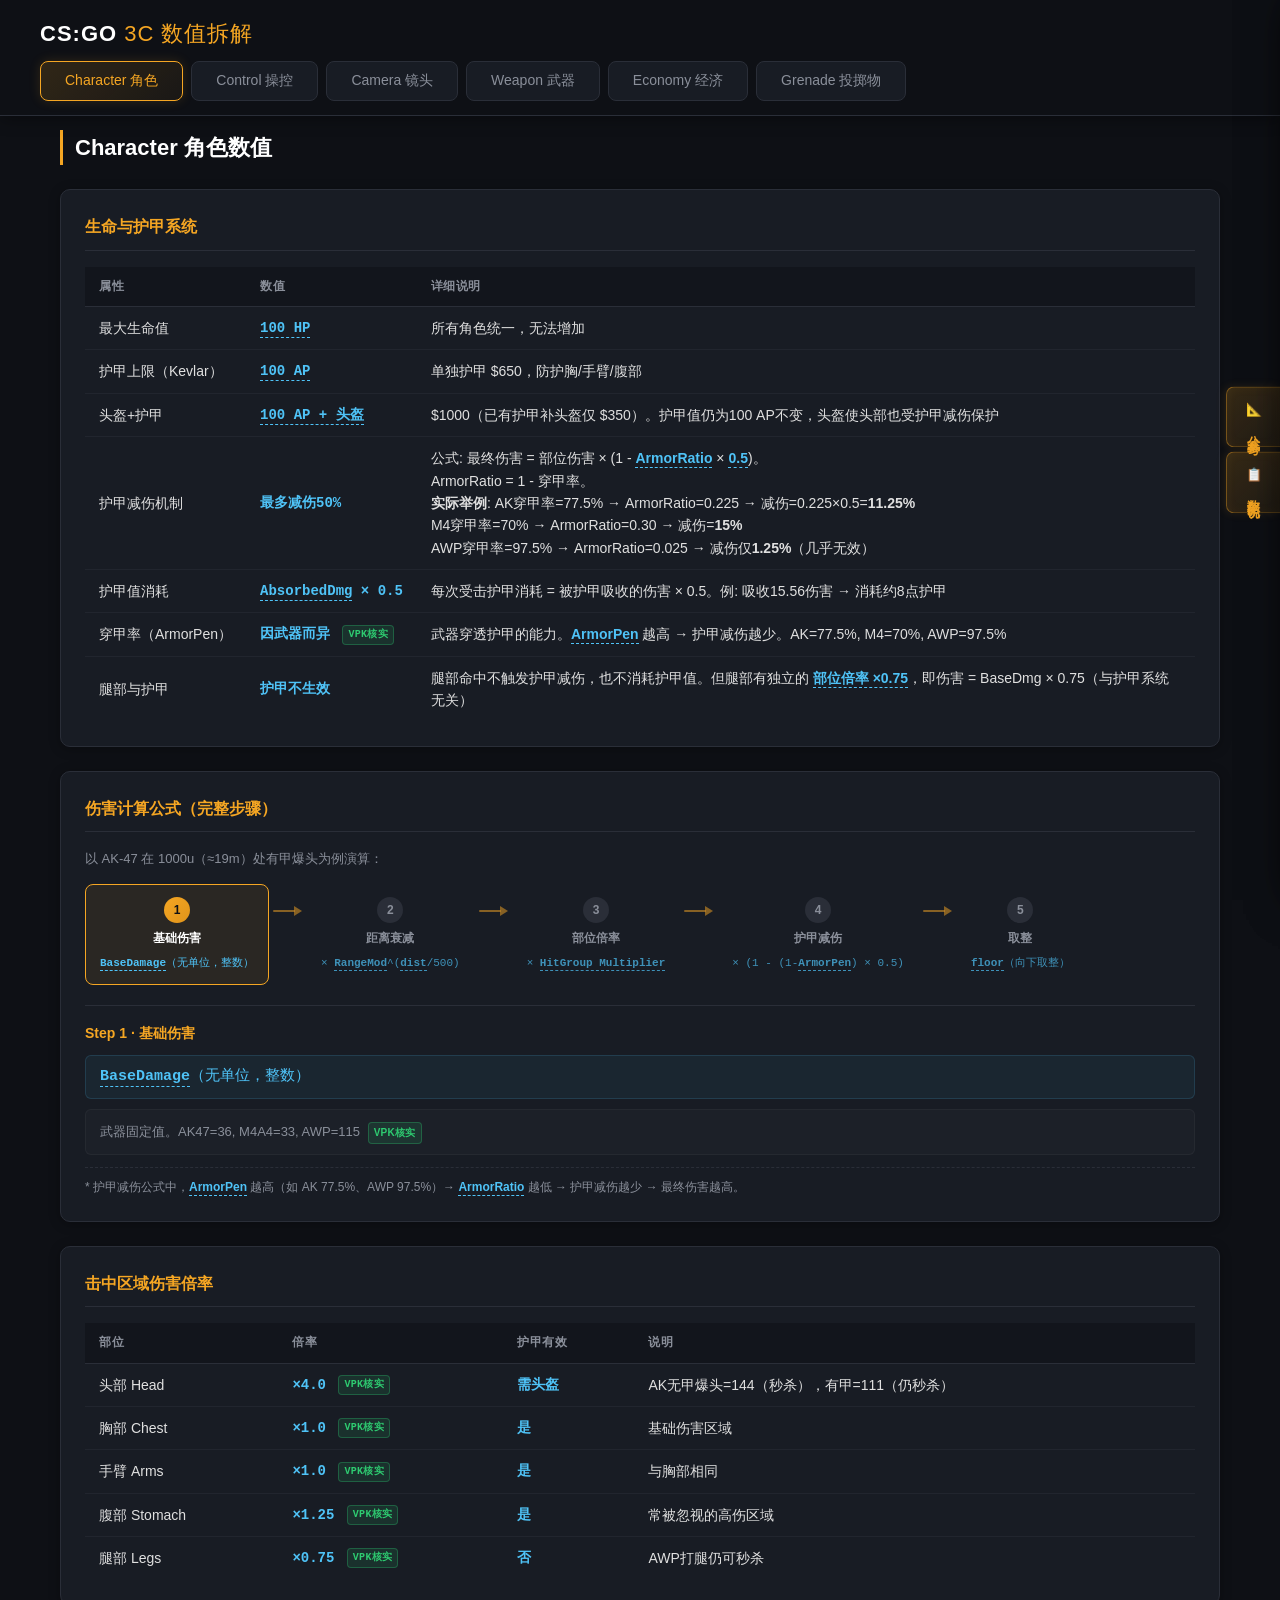
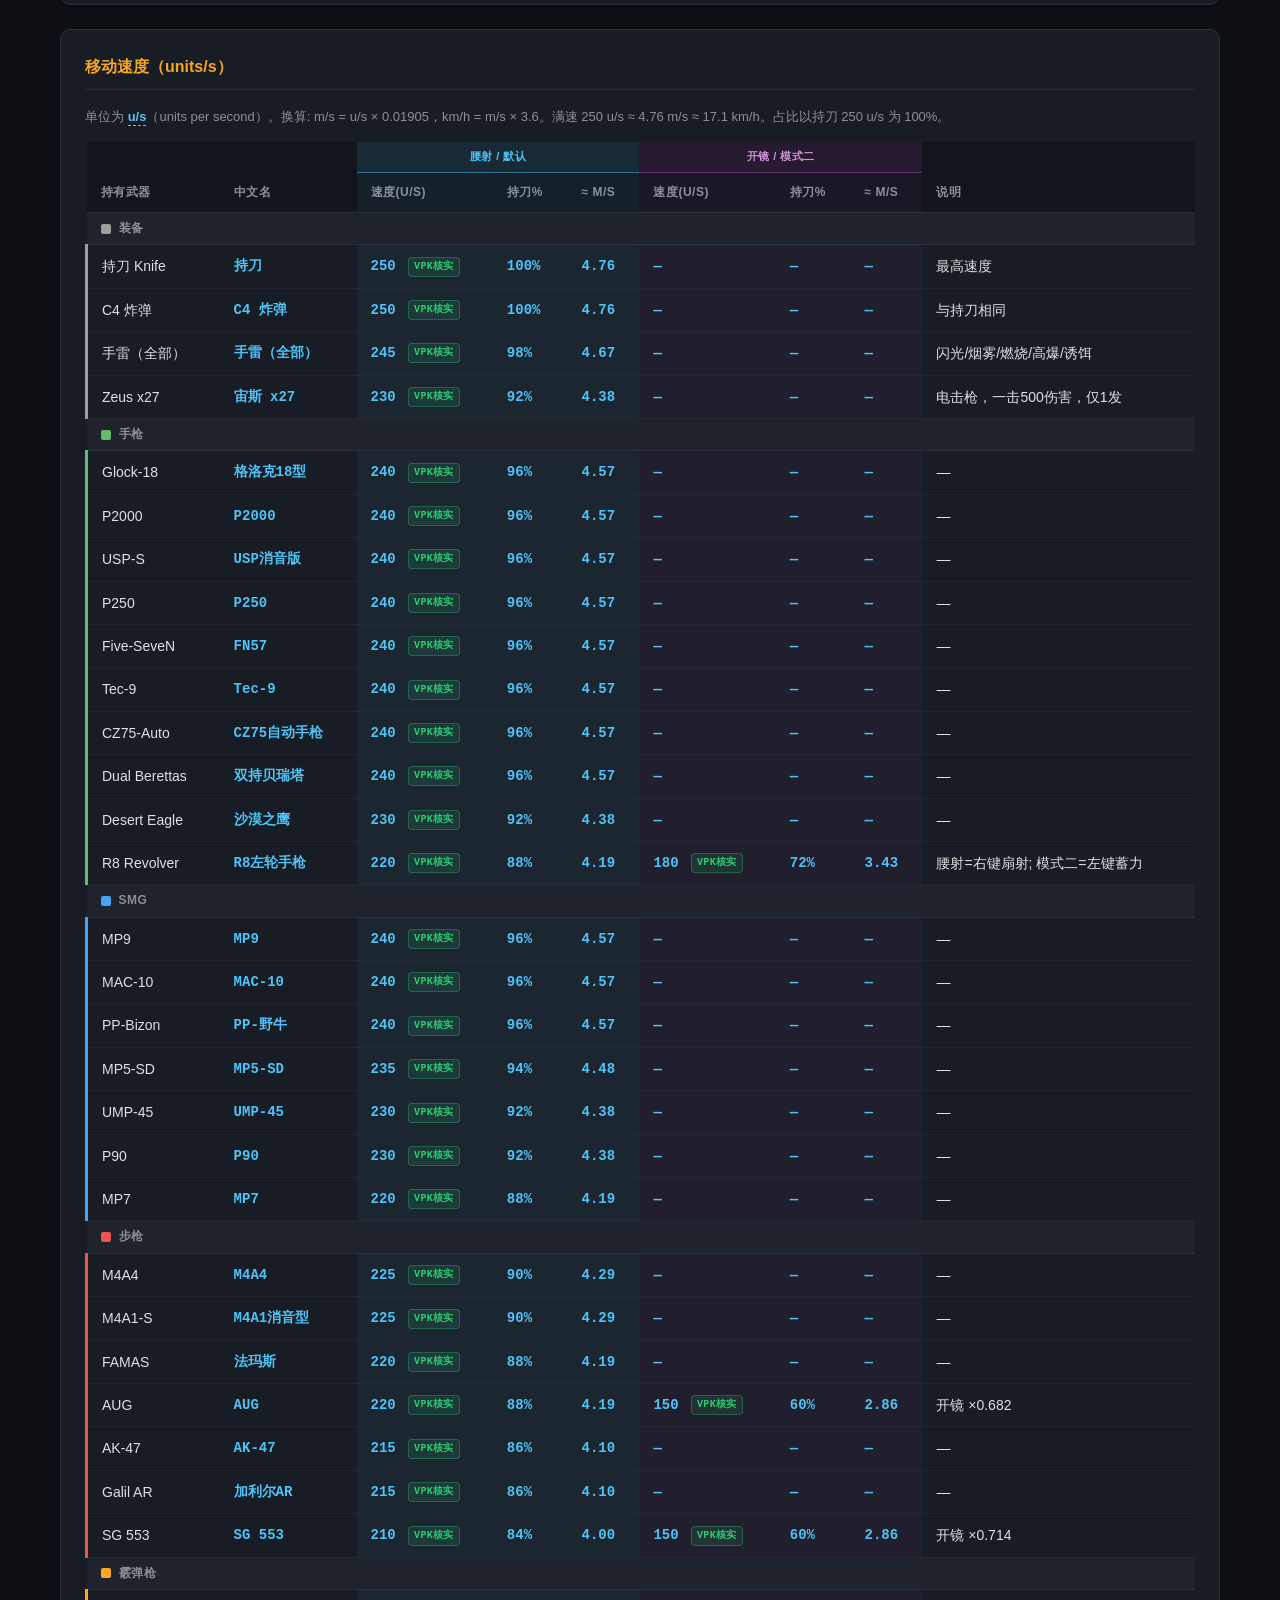
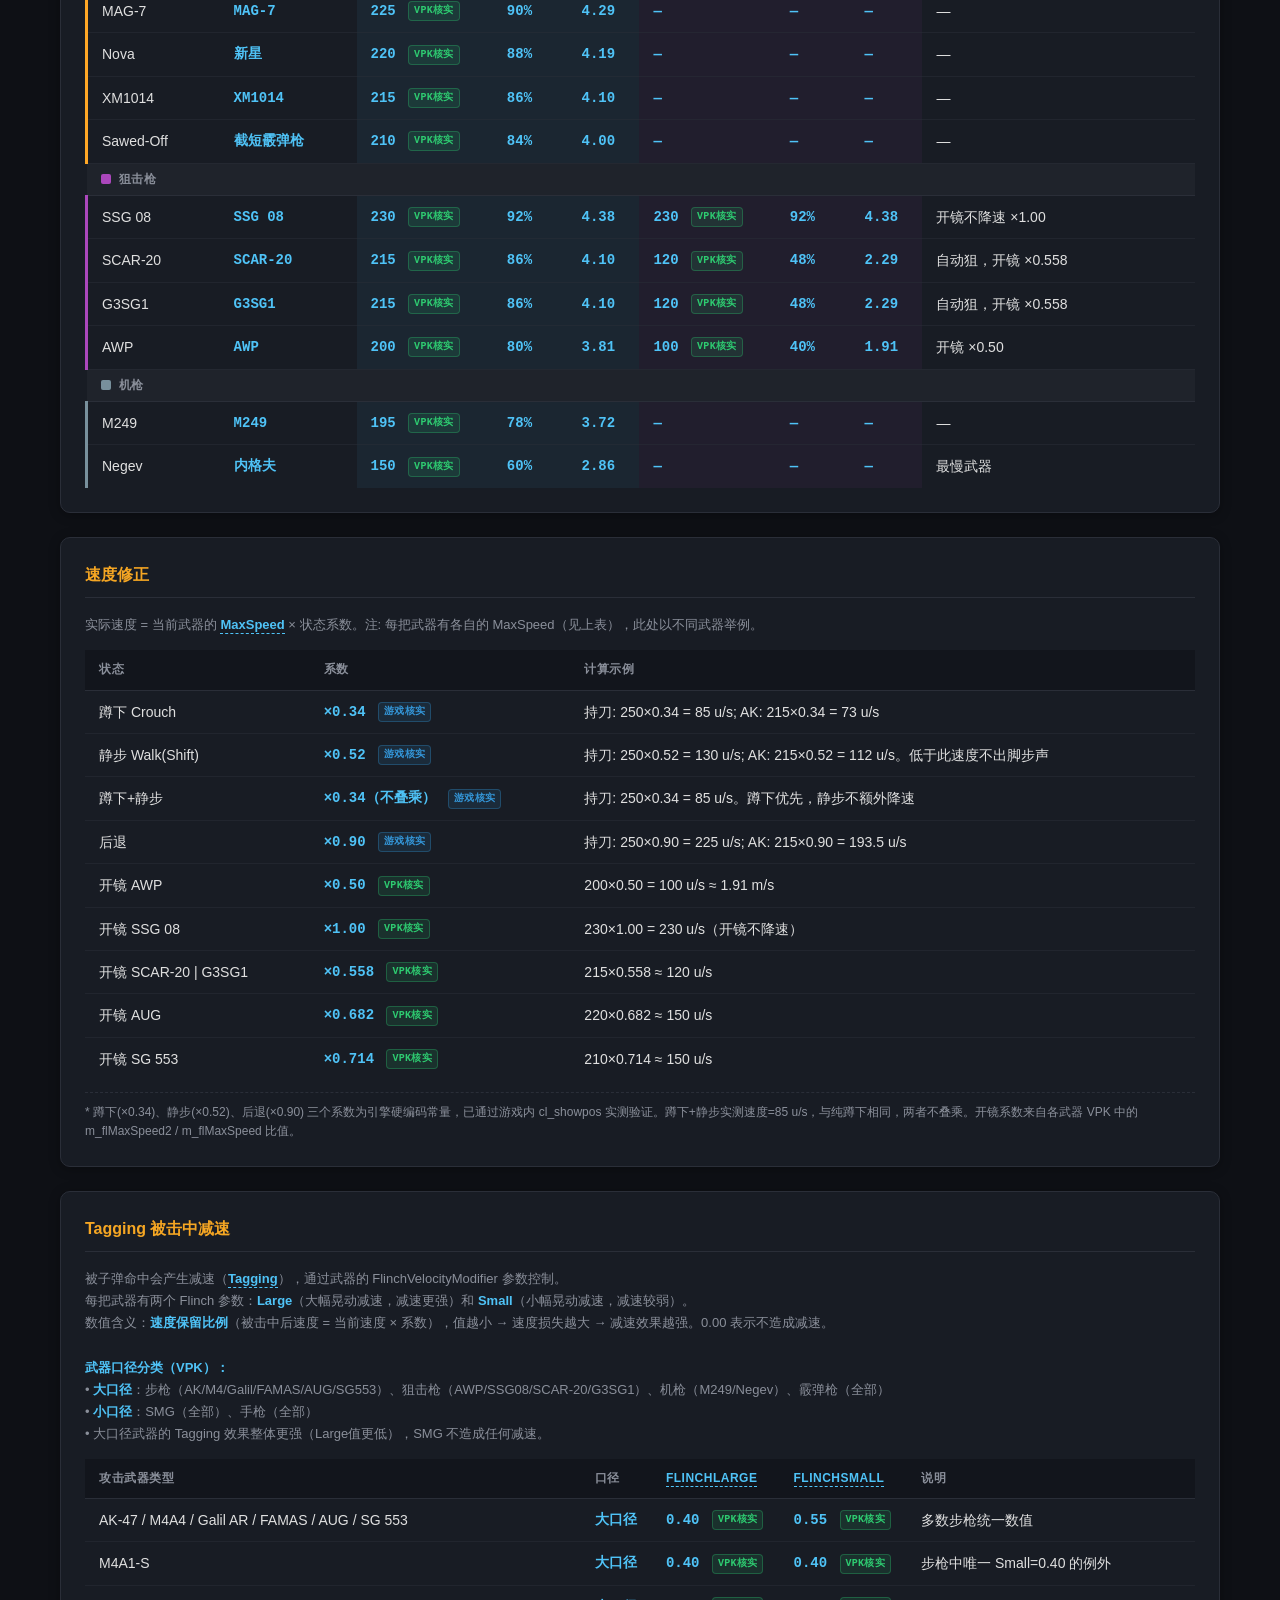
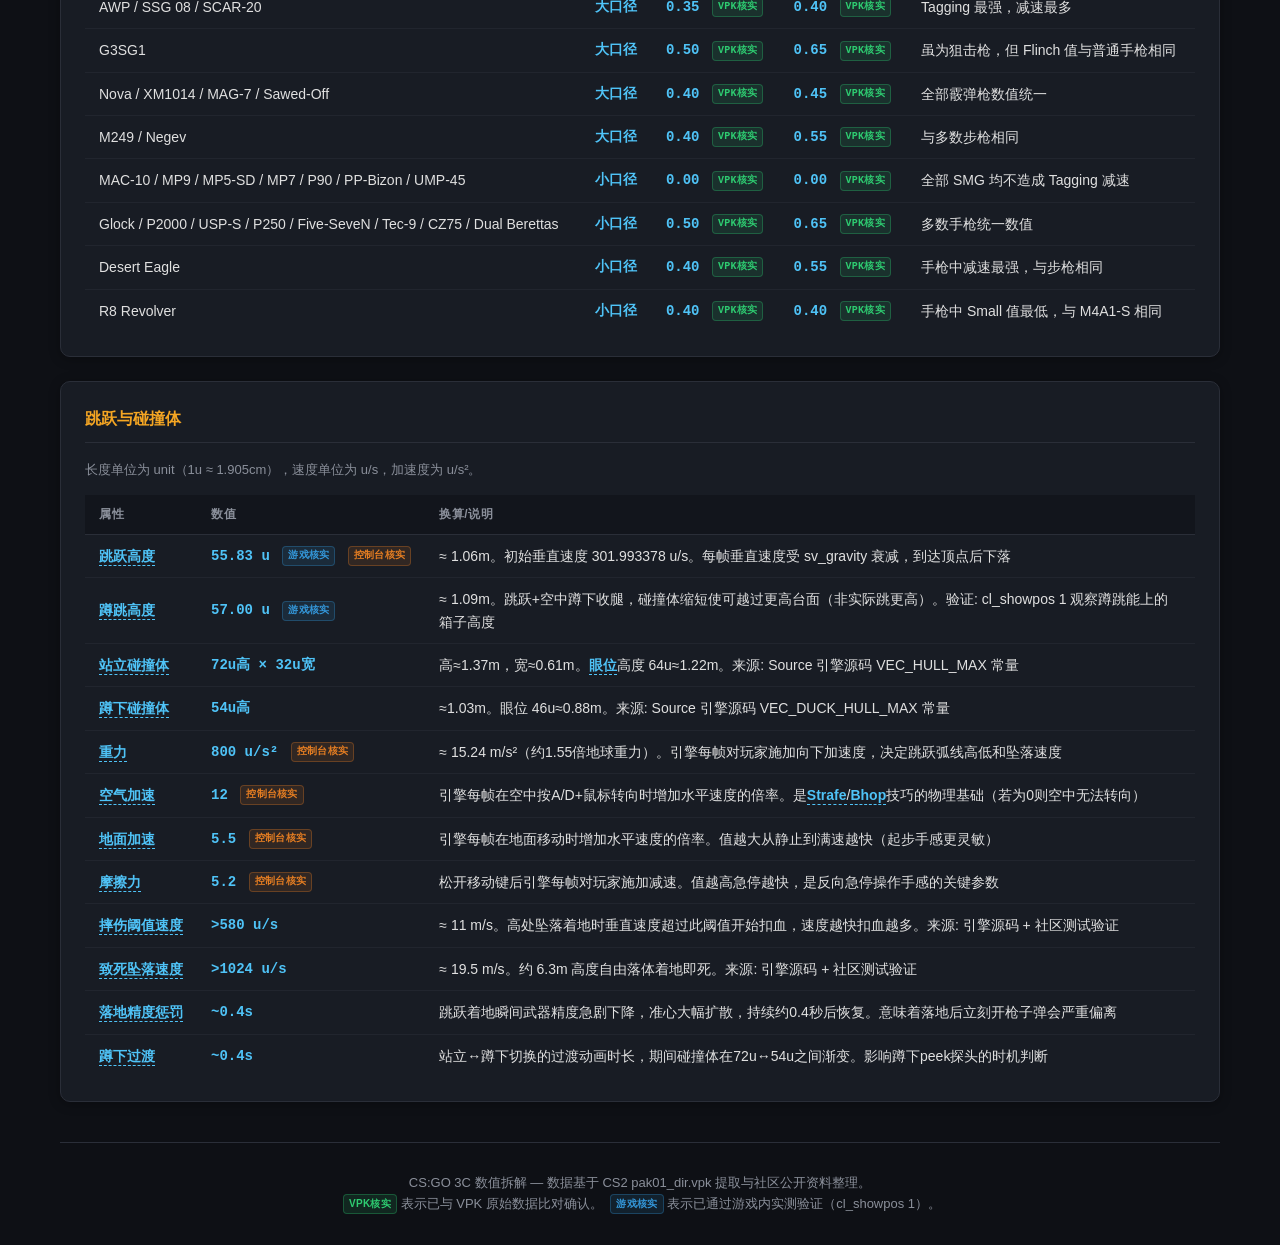
==== commit 172eb3d5: "feat: 增加左侧标题目录导航、右侧面板标签颜色增强" ====
--- a/index.html
+++ b/index.html
@@ -9,26 +9,35 @@
 <body>
     <div class="app">
         <header class="header">
-            <h1 class="logo">CS:GO <span>3C 数值拆解</span></h1>
-            <nav class="nav">
-                <button class="nav-btn active" data-tab="character">Character 角色</button>
-                <button class="nav-btn" data-tab="control">Control 操控</button>
-                <button class="nav-btn" data-tab="camera">Camera 镜头</button>
-                <button class="nav-btn" data-tab="weapon">Weapon 武器</button>
-                <button class="nav-btn" data-tab="economy">Economy 经济</button>
-                <button class="nav-btn" data-tab="grenade">Grenade 投掷物</button>
-                <button class="nav-btn formula-toggle" id="formulaToggleBtn">📐 公式参考</button>
-                <button class="nav-btn data-notes-toggle" id="dataNotesToggleBtn">📋 数据整理说明</button>
-            </nav>
+            <div class="header-inner">
+                <h1 class="logo">CS:GO <span>3C 数值拆解</span></h1>
+                <nav class="nav">
+                    <button class="nav-btn active" data-tab="character">Character 角色</button>
+                    <button class="nav-btn" data-tab="control">Control 操控</button>
+                    <button class="nav-btn" data-tab="camera">Camera 镜头</button>
+                    <button class="nav-btn" data-tab="weapon">Weapon 武器</button>
+                    <button class="nav-btn" data-tab="economy">Economy 经济</button>
+                    <button class="nav-btn" data-tab="grenade">Grenade 投掷物</button>
+                </nav>
+            </div>
         </header>
 
-        <!-- ==================== 悬浮窗：单位系统与核心公式 ==================== -->
-        <div class="formula-float" id="formulaFloat">
-            <div class="formula-float-header" id="formulaFloatHeader">
-                <span class="formula-float-title">📐 单位系统与核心公式说明</span>
-                <button class="formula-float-close" id="formulaCloseBtn">✕</button>
-            </div>
-            <div class="formula-float-body">
+        <!-- ==================== 右侧面板触发器 ==================== -->
+        <div class="side-panel-triggers">
+            <button class="side-panel-tab" id="formulaPanelTab">📐 公式参考</button>
+            <button class="side-panel-tab" id="dataNotesPanelTab">📋 数据说明</button>
+        </div>
+
+        <!-- ==================== 右侧面板遮罩 ==================== -->
+        <div class="side-panel-overlay" id="sidePanelOverlay"></div>
+
+        <!-- ==================== 右侧面板：单位系统与核心公式 ==================== -->
+        <div class="side-panel" id="formulaPanel">
+            <div class="side-panel-header">
+                <span class="side-panel-title">📐 单位系统与核心公式说明</span>
+                <button class="side-panel-close" id="formulaPanelClose">✕</button>
+            </div>
+            <div class="side-panel-body">
                 <p class="card-desc">CS:GO 使用 Source 引擎单位体系，理解这些基础概念是读懂所有数值的前提。</p>
                 <table class="data-table">
                     <thead><tr><th>概念</th><th>定义</th><th>换算/说明</th></tr></thead>
@@ -137,13 +146,13 @@
             </div>
         </div>
 
-        <!-- ==================== 悬浮窗：数据整理说明 ==================== -->
-        <div class="formula-float" id="dataNotesFloat">
-            <div class="formula-float-header" id="dataNotesFloatHeader">
-                <span class="formula-float-title">📋 数据整理说明</span>
-                <button class="formula-float-close" id="dataNotesCloseBtn">✕</button>
-            </div>
-            <div class="formula-float-body">
+        <!-- ==================== 右侧面板：数据整理说明 ==================== -->
+        <div class="side-panel" id="dataNotesPanel">
+            <div class="side-panel-header">
+                <span class="side-panel-title">📋 数据整理说明</span>
+                <button class="side-panel-close" id="dataNotesPanelClose">✕</button>
+            </div>
+            <div class="side-panel-body">
                 <p style="margin:0 0 0.8rem;color:#e0e0e0;"><strong>一、数据来源</strong></p>
                 <ul style="margin:0 0 1rem 1.2rem;padding:0;">
                     <li><strong>VPK 原始数据</strong>：所有武器数值均来自 CS2 pak01_dir.vpk 中提取的两个核心文件：
@@ -200,6 +209,9 @@
                 </ul>
             </div>
         </div>
+
+        <!-- ==================== 左侧标题导航 ==================== -->
+        <nav class="side-toc" id="sideToc"></nav>
 
         <main class="main">
             <!-- ==================== Character 角色 ==================== -->
--- a/style.css
+++ b/style.css
@@ -14,6 +14,8 @@
     --val-color: #4fc3f7;
     --radius: 10px;
     --shadow: 0 2px 12px rgba(0,0,0,0.3);
+    --font-base: 'Segoe UI', 'PingFang SC', 'Microsoft YaHei', sans-serif;
+    --font-mono: 'Consolas', 'Monaco', 'Courier New', monospace;
 }
 
 * {
@@ -23,13 +25,28 @@
 }
 
 body {
-    font-family: 'Segoe UI', 'PingFang SC', 'Microsoft YaHei', sans-serif;
+    font-family: var(--font-base);
     background: var(--bg-dark);
     color: var(--text);
     min-height: 100vh;
     line-height: 1.6;
 }
 
+/* 统一：让 button/input/select/textarea 继承 body 字体 */
+button, input, select, textarea {
+    font-family: inherit;
+}
+
+/* 统一：code 元素使用等宽字体 */
+code {
+    font-family: var(--font-mono);
+    font-size: 0.9em;
+    background: rgba(255, 255, 255, 0.06);
+    padding: 1px 5px;
+    border-radius: 3px;
+    color: var(--accent2);
+}
+
 .app {
     max-width: 1200px;
     margin: 0 auto;
@@ -38,16 +55,26 @@
 
 /* ===== Header ===== */
 .header {
-    padding: 30px 0 20px;
+    position: fixed;
+    top: 0;
+    left: 0;
+    right: 0;
+    z-index: 1000;
+    padding: 16px 20px 14px;
+    background: var(--bg-dark);
     border-bottom: 1px solid var(--border);
-    margin-bottom: 30px;
+    box-shadow: 0 2px 16px rgba(0, 0, 0, 0.4);
+}
+.header-inner {
+    max-width: 1200px;
+    margin: 0 auto;
 }
 
 .logo {
-    font-size: 28px;
+    font-size: 22px;
     font-weight: 700;
     color: #fff;
-    margin-bottom: 20px;
+    margin-bottom: 10px;
     letter-spacing: 1px;
 }
 .logo span {
@@ -87,6 +114,7 @@
 /* ===== Main ===== */
 .main {
     min-height: 60vh;
+    padding-top: 130px;  /* 为固定 header 留出空间 */
 }
 
 .tab-panel {
@@ -212,6 +240,7 @@
 
 .data-table .val {
     color: var(--val-color);
+    font-family: var(--font-mono);
     font-weight: 600;
     font-variant-numeric: tabular-nums;
     white-space: nowrap;
@@ -238,114 +267,208 @@
     .data-table th, .data-table td { padding: 8px 10px; }
     .section-title { font-size: 18px; }
 
-    .formula-float {
+    .side-panel {
         width: 95vw !important;
         max-width: 95vw !important;
-        left: 2.5vw !important;
-        right: auto !important;
-        max-height: 70vh;
+        right: -100vw;
     }
-}
-
-/* ===== Formula Float Window ===== */
-.formula-toggle {
-    background: rgba(240, 180, 41, 0.12) !important;
-    border-color: var(--accent) !important;
-    color: var(--accent) !important;
-}
-.formula-toggle:hover {
-    background: rgba(240, 180, 41, 0.25) !important;
-}
-.formula-toggle.float-active {
-    background: rgba(240, 180, 41, 0.3) !important;
-    box-shadow: 0 0 12px rgba(240, 180, 41, 0.3);
-}
-
-.formula-float {
+    .side-panel.visible {
+        right: 0;
+    }
+    .side-panel-triggers {
+        gap: 2px;
+    }
+    .side-panel-tab {
+        padding: 10px 6px;
+        font-size: 11px;
+    }
+}
+
+/* ===== 左侧标题目录导航 ===== */
+.side-toc {
+    position: fixed;
+    left: 0;
+    top: 50%;
+    transform: translateY(-50%);
+    z-index: 9998;
+    max-height: 70vh;
+    overflow-y: auto;
+    padding: 10px 0;
+    display: flex;
+    flex-direction: column;
+    gap: 2px;
+    scrollbar-width: none;
+}
+.side-toc::-webkit-scrollbar {
+    display: none;
+}
+.side-toc:empty {
+    display: none;
+}
+.side-toc-item {
+    display: block;
+    padding: 8px 14px 8px 12px;
+    font-size: 12px;
+    font-weight: 500;
+    color: var(--text-dim);
+    text-decoration: none;
+    cursor: pointer;
+    border-left: 2px solid transparent;
+    border-radius: 0 6px 6px 0;
+    background: rgba(24, 28, 36, 0.85);
+    backdrop-filter: blur(6px);
+    transition: all 0.2s ease;
+    white-space: nowrap;
+    max-width: 160px;
+    overflow: hidden;
+    text-overflow: ellipsis;
+    line-height: 1.4;
+}
+.side-toc-item:hover {
+    color: var(--accent);
+    background: rgba(245, 166, 35, 0.1);
+    border-left-color: rgba(245, 166, 35, 0.4);
+}
+.side-toc-item.active {
+    color: var(--accent);
+    font-weight: 700;
+    background: rgba(245, 166, 35, 0.15);
+    border-left-color: var(--accent);
+    box-shadow: 2px 0 8px rgba(245, 166, 35, 0.1);
+}
+
+@media (max-width: 1400px) {
+    .side-toc {
+        display: none;
+    }
+}
+
+/* ===== 右侧面板（公式参考 & 数据整理说明） ===== */
+.side-panel-triggers {
+    position: fixed;
+    right: 0;
+    top: 50%;
+    transform: translateY(-50%);
+    z-index: 9998;
+    display: flex;
+    flex-direction: column;
+    gap: 4px;
+}
+.side-panel-tab {
+    writing-mode: vertical-lr;
+    padding: 14px 10px;
+    border: 1px solid rgba(245, 166, 35, 0.4);
+    border-right: none;
+    border-radius: 8px 0 0 8px;
+    background: linear-gradient(135deg, rgba(245, 166, 35, 0.18), rgba(245, 166, 35, 0.08));
+    color: var(--accent);
+    font-size: 13px;
+    font-weight: 700;
+    cursor: pointer;
+    transition: all 0.25s ease;
+    letter-spacing: 2px;
+    box-shadow: -2px 0 10px rgba(245, 166, 35, 0.1), inset 0 0 12px rgba(245, 166, 35, 0.05);
+}
+.side-panel-tab:hover {
+    background: linear-gradient(135deg, rgba(245, 166, 35, 0.3), rgba(245, 166, 35, 0.15));
+    border-color: rgba(245, 166, 35, 0.7);
+    color: #ffc048;
+    box-shadow: -3px 0 16px rgba(245, 166, 35, 0.25), inset 0 0 16px rgba(245, 166, 35, 0.08);
+}
+.side-panel-tab.active {
+    background: linear-gradient(135deg, rgba(245, 166, 35, 0.4), rgba(245, 166, 35, 0.2));
+    border-color: var(--accent);
+    color: #ffd06a;
+    box-shadow: -4px 0 20px rgba(245, 166, 35, 0.35), inset 0 0 20px rgba(245, 166, 35, 0.1);
+}
+
+.side-panel-overlay {
     display: none;
     position: fixed;
-    top: 80px;
-    right: 40px;
-    width: 620px;
-    max-width: calc(100vw - 80px);
-    max-height: calc(100vh - 120px);
+    top: 0;
+    left: 0;
+    right: 0;
+    bottom: 0;
+    background: rgba(0, 0, 0, 0.4);
+    z-index: 9999;
+}
+.side-panel-overlay.visible {
+    display: block;
+}
+
+.side-panel {
+    position: fixed;
+    top: 0;
+    right: -520px;
+    width: 500px;
+    max-width: 90vw;
+    height: 100vh;
     background: var(--bg-card);
-    border: 1px solid var(--accent);
-    border-radius: var(--radius);
-    box-shadow: 0 8px 40px rgba(0, 0, 0, 0.6), 0 0 20px rgba(240, 180, 41, 0.1);
-    z-index: 9999;
-    overflow: hidden;
+    border-left: 1px solid var(--accent);
+    box-shadow: -8px 0 40px rgba(0, 0, 0, 0.6);
+    z-index: 10000;
+    display: flex;
     flex-direction: column;
-    animation: floatIn 0.25s ease;
-}
-.formula-float.visible {
-    display: flex;
-}
-
-@keyframes floatIn {
-    from { opacity: 0; transform: scale(0.95) translateY(-10px); }
-    to { opacity: 1; transform: scale(1) translateY(0); }
-}
-
-.formula-float-header {
+    transition: right 0.3s ease;
+}
+.side-panel.visible {
+    right: 0;
+}
+
+.side-panel-header {
     display: flex;
     align-items: center;
     justify-content: space-between;
-    padding: 12px 16px;
+    padding: 16px 20px;
     background: linear-gradient(135deg, rgba(240, 180, 41, 0.15), rgba(240, 180, 41, 0.05));
     border-bottom: 1px solid var(--border);
-    cursor: move;
-    user-select: none;
     flex-shrink: 0;
 }
-
-.formula-float-title {
-    font-size: 14px;
-    font-weight: 600;
-    color: var(--accent);
-}
-
-.formula-float-close {
-    width: 28px;
-    height: 28px;
+.side-panel-title {
+    font-size: 15px;
+    font-weight: 600;
+    color: var(--accent);
+}
+.side-panel-close {
+    width: 32px;
+    height: 32px;
     border: none;
     border-radius: 6px;
     background: rgba(255, 255, 255, 0.08);
     color: var(--text-dim);
-    font-size: 14px;
+    font-size: 16px;
     cursor: pointer;
     display: flex;
     align-items: center;
     justify-content: center;
     transition: all 0.2s;
 }
-.formula-float-close:hover {
+.side-panel-close:hover {
     background: rgba(255, 80, 80, 0.3);
     color: #ff6b6b;
 }
-
-.formula-float-body {
-    padding: 16px;
+.side-panel-body {
+    padding: 20px;
     overflow-y: auto;
     flex: 1;
     min-height: 0;
 }
-.formula-float-body .data-table {
+.side-panel-body .data-table {
     font-size: 12px;
     min-width: 0;
 }
-.formula-float-body .data-table th,
-.formula-float-body .data-table td {
+.side-panel-body .data-table th,
+.side-panel-body .data-table td {
     padding: 7px 10px;
 }
-.formula-float-body .data-table .val {
+.side-panel-body .data-table .val {
     white-space: normal;
     word-break: break-word;
 }
-.formula-float-body h4 {
+.side-panel-body h4 {
     font-size: 13px;
 }
-.formula-float-body .card-desc {
+.side-panel-body .card-desc {
     font-size: 12px;
     margin-bottom: 10px;
 }
@@ -447,7 +570,7 @@
 .pl-formula {
     font-size: 11px;
     color: var(--accent2);
-    font-family: 'Consolas', 'Monaco', 'Courier New', monospace;
+    font-family: var(--font-mono);
     opacity: 0.7;
     white-space: nowrap;
     max-width: 180px;
@@ -462,12 +585,26 @@
     flex-shrink: 0;
     display: flex;
     align-items: center;
-    color: var(--accent);
-    font-size: 16px;
-    opacity: 0.4;
-    padding: 0 2px;
-    margin-top: 14px;
+    padding: 0 4px;
+    margin-top: 14px;              /* 与 pl-num 圆圈垂直居中对齐 */
     user-select: none;
+    height: 26px;                  /* 与 pl-num 等高 */
+}
+.pl-arrow-line {
+    width: 22px;
+    height: 2px;
+    background: var(--accent);
+    opacity: 0.5;
+    border-radius: 1px;
+}
+.pl-arrow-head {
+    width: 0;
+    height: 0;
+    border-top: 5px solid transparent;
+    border-bottom: 5px solid transparent;
+    border-left: 8px solid var(--accent);
+    opacity: 0.5;
+    margin-left: -1px;
 }
 
 /* 演算面板 */
@@ -500,7 +637,7 @@
     border: 1px solid rgba(79, 195, 247, 0.15);
     border-radius: 6px;
     padding: 10px 14px;
-    font-family: 'Consolas', 'Monaco', 'Courier New', monospace;
+    font-family: var(--font-mono);
     line-height: 1.5;
     margin-bottom: 10px;
 }
@@ -558,32 +695,34 @@
     white-space: nowrap;
 }
 
-/* ===== 数据整理说明按钮 ===== */
-.data-notes-toggle {
-    background: rgba(240, 180, 41, 0.12) !important;
-    border-color: var(--accent) !important;
-    color: var(--accent) !important;
-}
-.data-notes-toggle:hover {
-    background: rgba(240, 180, 41, 0.25) !important;
-}
-.data-notes-toggle.float-active {
-    background: rgba(240, 180, 41, 0.3) !important;
-    box-shadow: 0 0 12px rgba(240, 180, 41, 0.3);
+/* ===== 控制台核实标记 ===== */
+.console-verified {
+    display: inline-block;
+    font-size: 10px;
+    font-weight: 600;
+    color: #e67e22;
+    background: rgba(230, 126, 34, 0.12);
+    border: 1px solid rgba(230, 126, 34, 0.3);
+    border-radius: 4px;
+    padding: 1px 5px;
+    margin-left: 4px;
+    vertical-align: middle;
+    letter-spacing: 0.3px;
+    white-space: nowrap;
 }
 
 /* ===== 置顶按钮 ===== */
 .back-to-top {
     position: fixed;
     bottom: 32px;
-    right: 32px;
-    width: 44px;
-    height: 44px;
-    border-radius: 50%;
-    border: 1px solid var(--border);
-    background: var(--bg-card);
-    color: var(--accent);
-    font-size: 20px;
+    right: 56px;
+    width: 48px;
+    height: 48px;
+    border-radius: 12px;
+    border: 1px solid var(--accent);
+    background: linear-gradient(135deg, rgba(245, 166, 35, 0.25), rgba(245, 166, 35, 0.1));
+    color: var(--accent);
+    font-size: 22px;
     font-weight: 700;
     cursor: pointer;
     z-index: 9998;
@@ -592,9 +731,19 @@
     transform: translateY(10px);
     transition: all 0.3s ease;
     display: flex;
+    flex-direction: column;
     align-items: center;
     justify-content: center;
-    box-shadow: 0 4px 16px rgba(0, 0, 0, 0.4);
+    gap: 0;
+    box-shadow: 0 4px 20px rgba(245, 166, 35, 0.2), 0 2px 8px rgba(0, 0, 0, 0.4);
+}
+.back-to-top::after {
+    content: 'TOP';
+    font-size: 9px;
+    font-weight: 700;
+    letter-spacing: 1px;
+    line-height: 1;
+    margin-top: -2px;
 }
 .back-to-top.visible {
     opacity: 1;
@@ -602,9 +751,10 @@
     transform: translateY(0);
 }
 .back-to-top:hover {
-    background: rgba(245, 166, 35, 0.15);
+    background: linear-gradient(135deg, rgba(245, 166, 35, 0.4), rgba(245, 166, 35, 0.2));
     border-color: var(--accent);
-    box-shadow: 0 4px 20px rgba(245, 166, 35, 0.2);
+    box-shadow: 0 6px 28px rgba(245, 166, 35, 0.35), 0 2px 8px rgba(0, 0, 0, 0.4);
+    transform: translateY(-2px);
 }
 
 /* ===== 分类色块 ===== */
